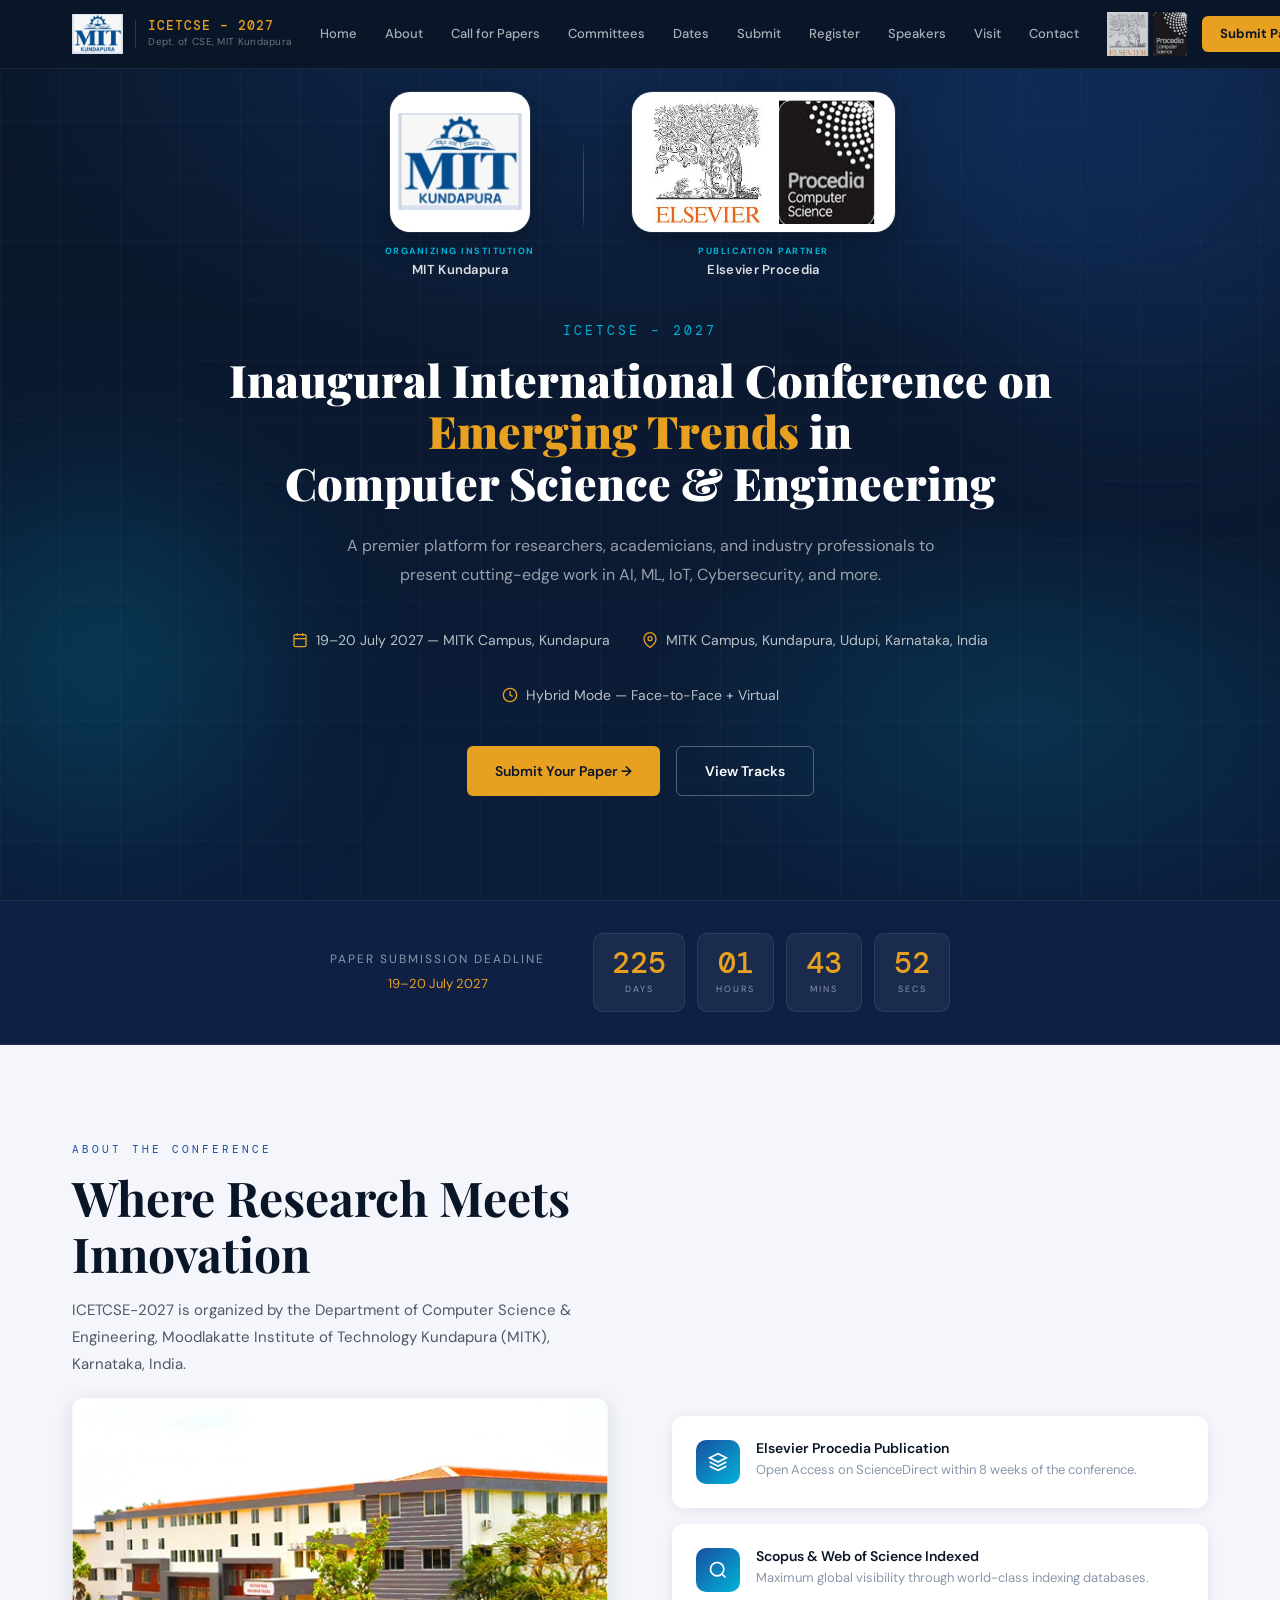
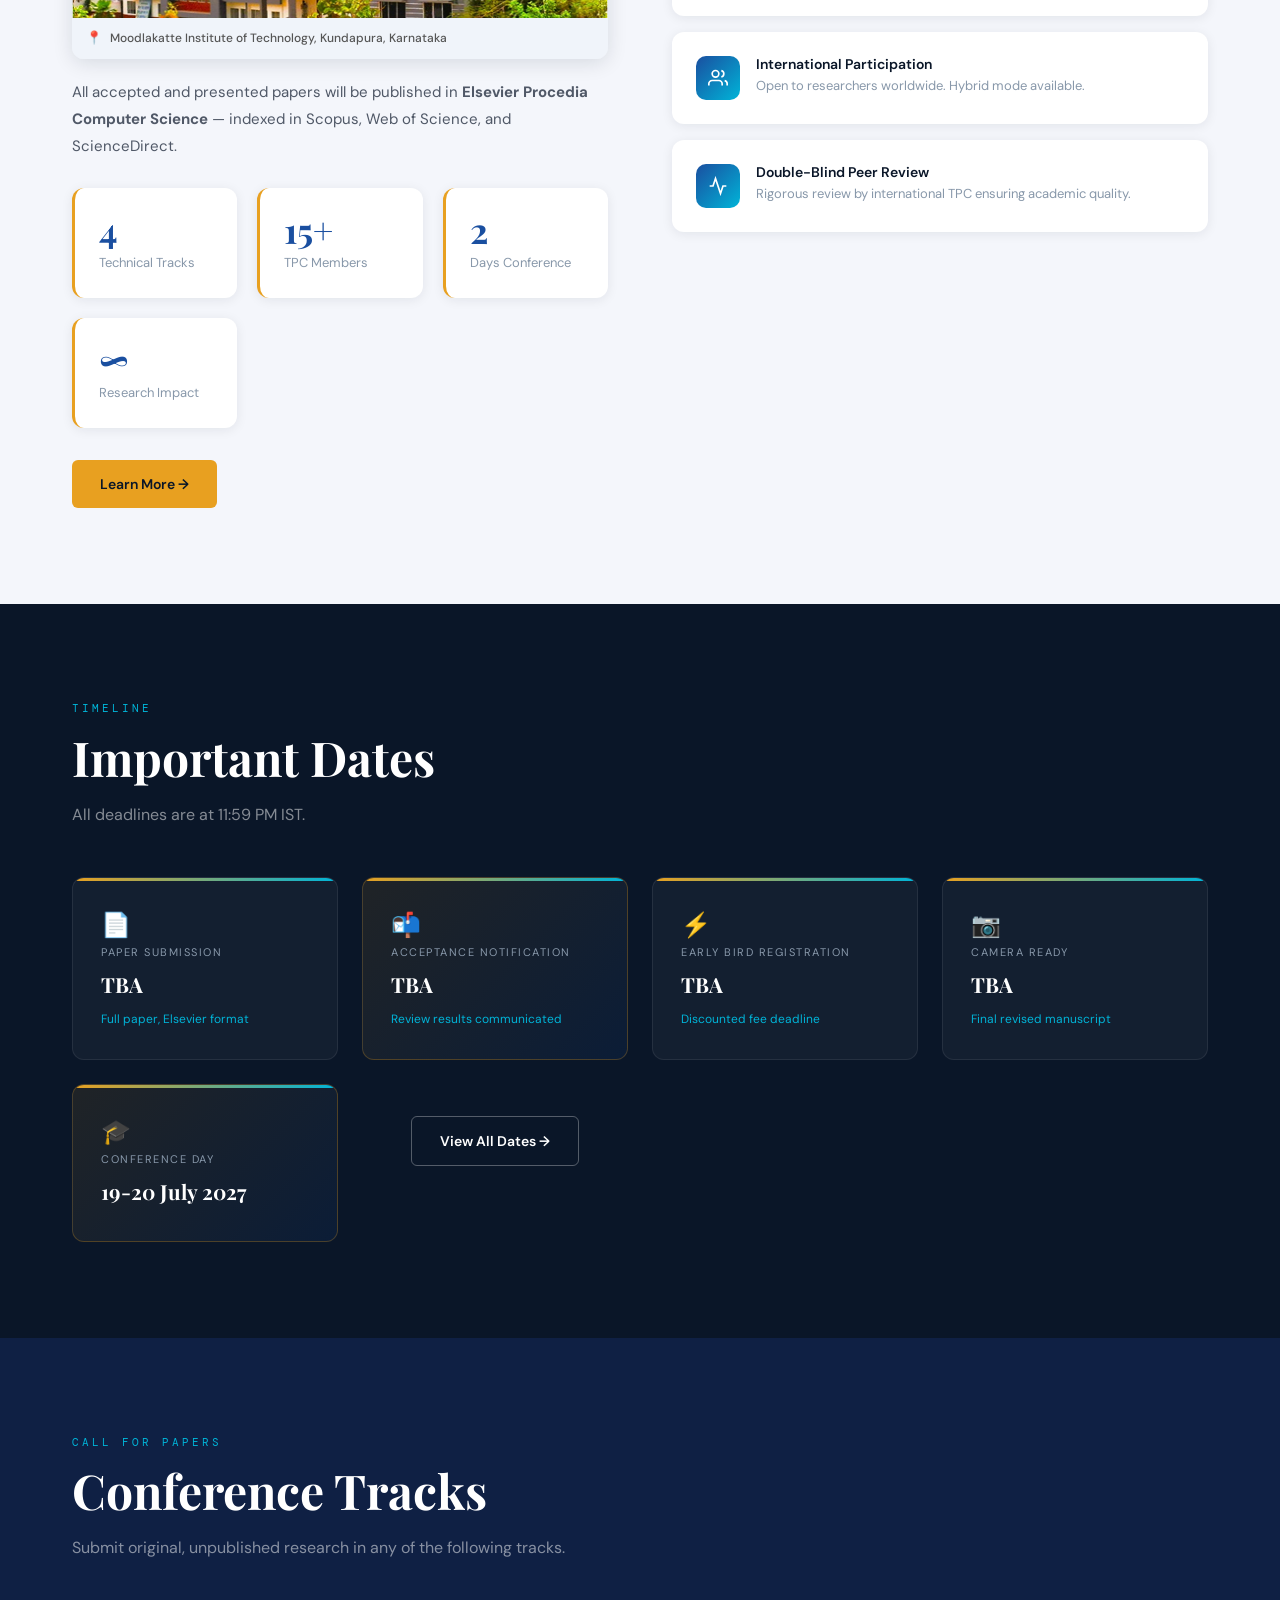
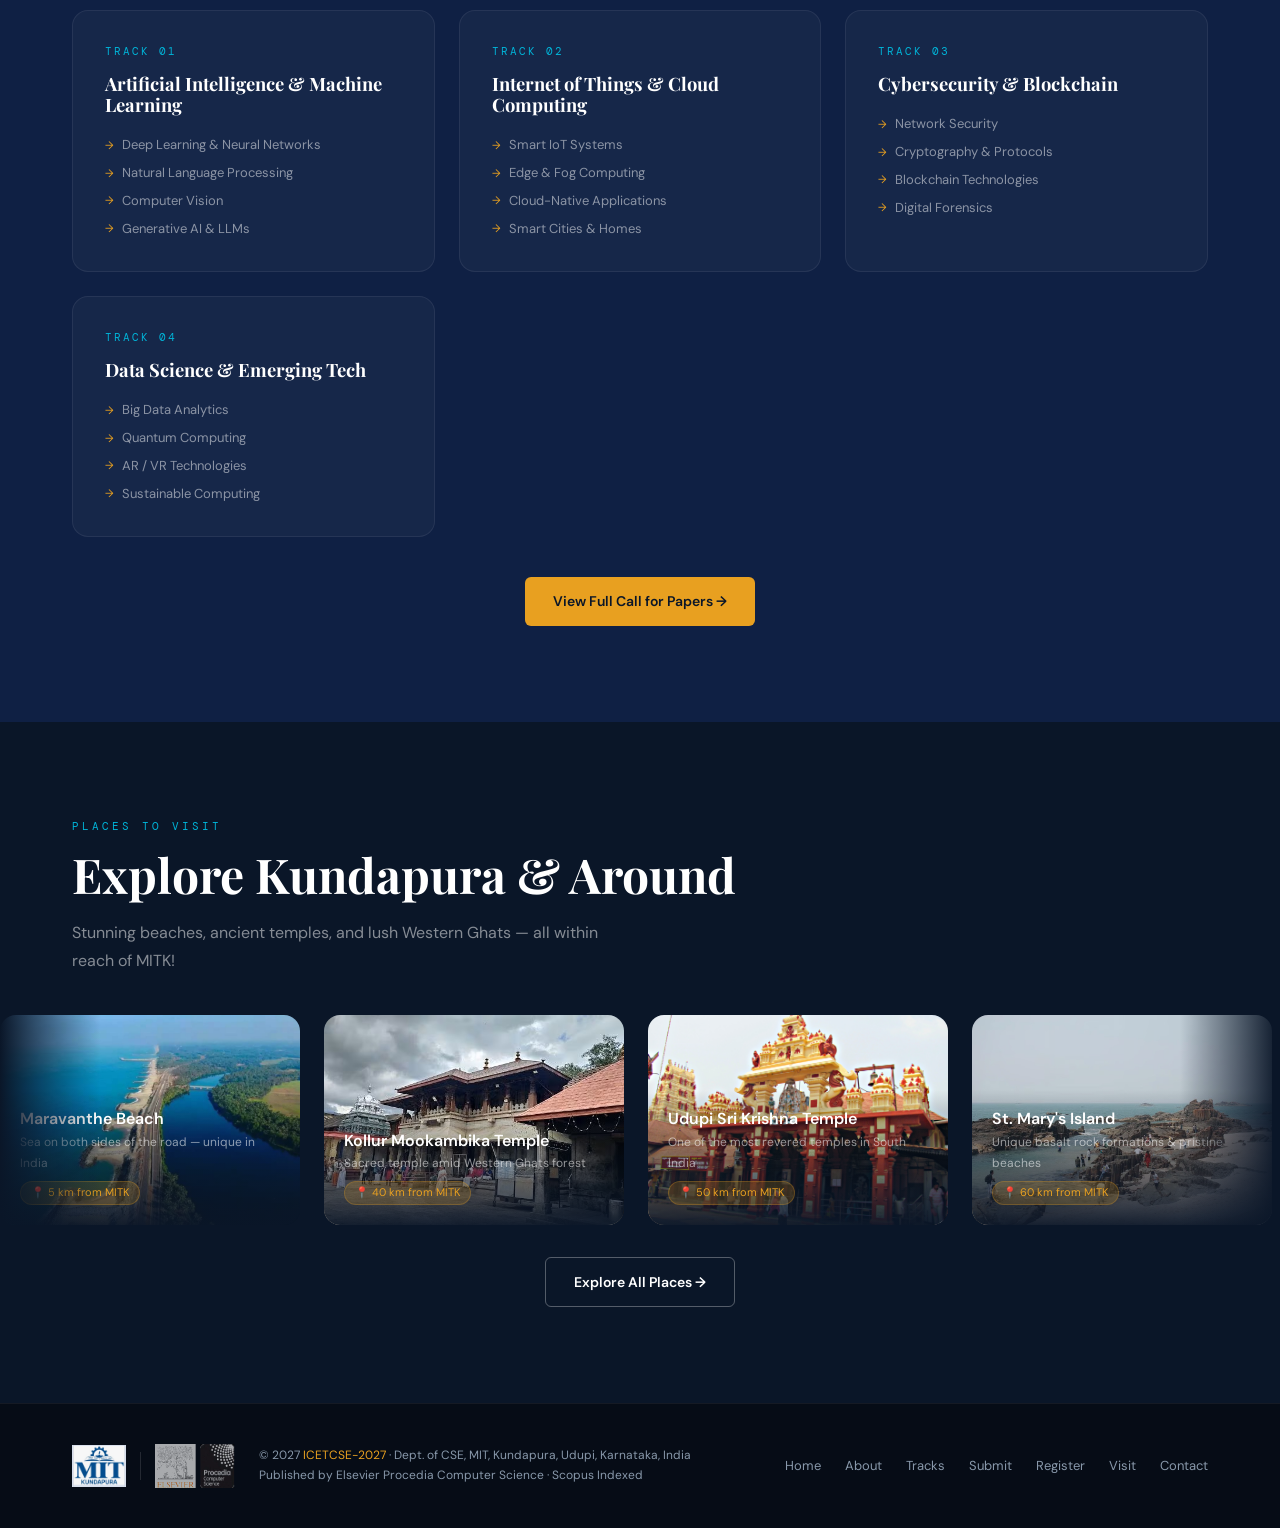
==== index.html @ ea771470 "Update the date" ====
<!DOCTYPE html>
<html lang="en">
<head>
  <meta charset="UTF-8">
  <meta name="viewport" content="width=device-width, initial-scale=1.0">
  <title>ICETCSE-2027 | International Conference on Emerging Trends in CSE</title>
  <meta name="description" content="International Conference on Emerging Trends in Computer Science & Engineering — MITK Kundapura. Published by Elsevier Procedia Computer Science (Scopus Indexed).">
  <link rel="stylesheet" href="assets/css/style.css">
  <link rel="stylesheet" href="assets/css/navbar.css">
  <link rel="stylesheet" href="assets/css/components.css">
  <style>
    /* ── HERO ── */
    #hero {
      min-height: 100vh;
      display: flex;
      align-items: center;
      justify-content: center;
      position: relative;
      overflow: hidden;
      padding-top: 68px;
    }
    .hero-bg {
      position: absolute; inset: 0;
      background:
        radial-gradient(ellipse 80% 60% at 50% 0%, rgba(26,79,160,0.35) 0%, transparent 70%),
        radial-gradient(ellipse 50% 40% at 80% 80%, rgba(0,180,216,0.15) 0%, transparent 60%),
        linear-gradient(180deg, #0a1628 0%, #0b1d3a 100%);
    }
    .hero-grid {
      position: absolute; inset: 0;
      background-image:
        linear-gradient(rgba(255,255,255,0.025) 1px, transparent 1px),
        linear-gradient(90deg, rgba(255,255,255,0.025) 1px, transparent 1px);
      background-size: 60px 60px;
    }
    .hero-orb {
      position: absolute; border-radius: 50%;
      filter: blur(80px);
      animation: pulse 6s ease-in-out infinite;
    }
    .orb1 { width:500px; height:500px; background:rgba(26,79,160,0.28); top:-120px; right:-120px; }
    .orb2 { width:320px; height:320px; background:rgba(0,180,216,0.18); bottom:80px; left:-60px; animation-delay:3s; }
    @keyframes pulse { 0%,100%{transform:scale(1);opacity:.6;} 50%{transform:scale(1.1);opacity:1;} }

    .hero-content {
      position: relative; z-index: 2;
      text-align: center;
      max-width: 940px;
      padding: 0 2rem;
    }

.hero-top-brands {
  display: flex;
  align-items: center;
  justify-content: center;
  gap: 3rem;
  margin-top: 1rem; 
  margin-bottom: 2.5rem; 
  opacity: 0;
  animation: fadeUp 0.8s cubic-bezier(0.16, 1, 0.3, 1) 0.1s forwards;
}

.hero-top-brands .brand-card {
  display: flex;
  flex-direction: column;
  align-items: center;
  gap: 12px;
  transition: transform 0.3s ease;
}

.hero-top-brands .brand-card:hover {
  transform: translateY(-5px);
}

.hero-top-brands .brand-logo-wrapper {
  height: 140px;
  background: #ffffff;
  border-radius: 20px;
  box-shadow: 0 10px 30px rgba(0, 0, 0, 0.25), 0 0 0 1px rgba(255, 255, 255, 0.1);
  display: flex;
  align-items: center;
  justify-content: center;
  transition: all 0.3s ease;
}

.hero-top-brands .brand-logo-wrapper:hover {
  box-shadow: 0 15px 40px rgba(0, 0, 0, 0.35), 0 0 20px rgba(0, 180, 216, 0.2);
}

.hero-top-brands .mitk-wrapper {
  aspect-ratio: 1 / 1;
  padding: 8px;
}

.hero-top-brands .elsevier-wrapper {
  padding: 8px 18px;
  width: auto;
}

.hero-top-brands .brand-img {
  height: 100%;
  width: auto;
  object-fit: contain;
}

.hero-top-brands .brand-meta {
  display: flex;
  flex-direction: column;
  align-items: center;
  text-align: center;
}

.hero-top-brands .brand-role {
  font-size: 9px;
  text-transform: uppercase;
  letter-spacing: 1.5px;
  color: var(--teal);
  font-weight: 700;
  margin-bottom: 2px;
}

.hero-top-brands .brand-name {
  font-size: 13px;
  font-weight: 600;
  color: rgba(255, 255, 255, 0.85);
  letter-spacing: 0.3px;
}

.hero-top-brands .brand-divider {
  width: 1px;
  height: 90px;
  background: linear-gradient(180deg, transparent, rgba(255, 255, 255, 0.18) 20%, rgba(255, 255, 255, 0.18) 80%, transparent);
  flex-shrink: 0;
}

/* Tablet Media Query */
@media (max-width: 768px) {
  .hero-top-brands {
    gap: 1.5rem;
    margin-top: 0.75rem;
    margin-bottom: 1.5rem;
  }
  .hero-top-brands .brand-logo-wrapper {
    height: 100px;
    border-radius: 14px;
  }
  .hero-top-brands .mitk-wrapper {
    padding: 6px;
  }
  .hero-top-brands .elsevier-wrapper {
    padding: 6px 12px;
  }
  .hero-top-brands .brand-divider {
    height: 70px;
  }
  .hero-top-brands .brand-name {
    font-size: 11px;
  }
}

/* Mobile Media Query */
@media (max-width: 480px) {
  .hero-top-brands {
    flex-direction: column;
    gap: 1.5rem;
  }
  .hero-top-brands .brand-divider {
    width: 60px;
    height: 1px;
    background: linear-gradient(90deg, transparent, rgba(255, 255, 255, 0.18) 20%, rgba(255, 255, 255, 0.18) 80%, transparent);
  }
}

    .hero-tag {
      display: inline-flex; align-items: center; gap: 8px;
      background: rgba(232,160,32,0.14); border: 1px solid rgba(232,160,32,0.28);
      color: var(--accent); padding: 6px 16px; border-radius: 100px;
      font-size: 12px; font-weight: 600; letter-spacing: 1.5px; text-transform: uppercase;
      margin-bottom: 1.25rem;
      opacity: 0; animation: fadeUp .8s ease .1s forwards;
    }
    .hero-tag::before { content:''; width:6px; height:6px; background:var(--accent); border-radius:50%; animation:blink 1.5s ease infinite; }
    @keyframes blink { 0%,100%{opacity:1;} 50%{opacity:.25;} }

    .hero-conf {
      font-family: var(--font-mono); font-size: 13px; letter-spacing: 3px;
      color: var(--teal); text-transform: uppercase; margin-bottom: .75rem;
      opacity: 0; animation: fadeUp .8s ease .2s forwards;
    }
    .hero-title {
      margin-bottom: 1.5rem;
      opacity: 0; animation: fadeUp .8s ease .35s forwards;
        font-size: clamp(1.8rem, 3.5vw, 3rem);

    }
    
    .hero-title em { color: var(--accent); font-style: normal; }
    .hero-sub {
      font-size: 16px; color: rgba(255,255,255,0.58);
      max-width: 600px; margin: 0 auto 2.5rem; line-height: 1.78;
      opacity: 0; animation: fadeUp .8s ease .5s forwards;
    }
    .hero-meta {
      display: flex; align-items: center; justify-content: center;
      gap: 2rem; flex-wrap: wrap; margin-bottom: 2.5rem;
      opacity: 0; animation: fadeUp .8s ease .65s forwards;
    }
    .hero-meta-item { display: flex; align-items: center; gap: 8px; font-size: 14px; color: rgba(255,255,255,.72); }
    .hero-meta-item svg { color: var(--accent); flex-shrink: 0; }
    .hero-btns {
      display: flex; gap: 1rem; justify-content: center; flex-wrap: wrap;
      opacity: 0; animation: fadeUp .8s ease .8s forwards;
    }
    @keyframes fadeUp { from{opacity:0;transform:translateY(20px);} to{opacity:1;transform:translateY(0);} }

    /* ── HOME ABOUT STRIP ── */
    #home-about { background: var(--off); }
    .about-grid  { display: grid; grid-template-columns: 1fr 1fr; gap: 4rem; align-items: center; }
    .info-cards-col { display: flex; flex-direction: column; gap: 1rem; }

    /* ── HOME DATES STRIP ── */
    #home-dates { background: var(--navy); }

    /* ── HOME TRACKS ── */
    #home-tracks { background: var(--navy2); }

    /* ── HOME TOURISM ── */
    #home-tourism { background: var(--navy); overflow: hidden; }

    @media(max-width:768px){
      .about-grid { grid-template-columns: 1fr; gap: 2.5rem; }
      .hero-meta { gap: 1rem; }
    }
  </style>
</head>
<body>

<!-- navbar injected by navbar.js -->

<!-- ══════════════════════════════
     HERO
══════════════════════════════ -->
<section id="hero">
  <div class="hero-bg"></div>
  <div class="hero-grid"></div>
  <div class="hero-orb orb1"></div>
  <div class="hero-orb orb2"></div>
  <div class="hero-content">
    <div class="hero-top-brands">
      <!-- MITK Brand Card -->
      <div class="brand-card">
        <div class="brand-logo-wrapper mitk-wrapper">
          <img src="assets/images/logo-mitk.png" alt="MIT Kundapura" class="brand-img">
        </div>
        <div class="brand-meta">
          <span class="brand-role">Organizing Institution</span>
          <span class="brand-name">MIT Kundapura</span>
        </div>
      </div>
      
      <!-- Sleek Vertical Divider -->
      <div class="brand-divider"></div>
      
      <!-- Elsevier Brand Card -->
      <div class="brand-card">
        <div class="brand-logo-wrapper elsevier-wrapper">
          <img src="assets/images/logo-elsevier.png" alt="Elsevier Procedia" class="brand-img">
        </div>
        <div class="brand-meta">
          <span class="brand-role">Publication Partner</span>
          <span class="brand-name">Elsevier Procedia</span>
        </div>
      </div>
    </div>
    <!-- <div class="hero-tag">✦ Call for Papers Open</div> -->
    <div class="hero-conf">ICETCSE – 2027</div>
    <h1 class="hero-title">
    Inaugural   International Conference on<br>
      <em>Emerging Trends</em> in<br>
      Computer Science & Engineering
    </h1>
    <p class="hero-sub">A premier platform for researchers, academicians, and industry professionals to present cutting-edge work in AI, ML, IoT, Cybersecurity, and more.</p>
   


    <div class="hero-meta">
      <div class="hero-meta-item">
        <svg width="16" height="16" viewBox="0 0 24 24" fill="none" stroke="currentColor" stroke-width="2"><rect x="3" y="4" width="18" height="18" rx="2"/><line x1="16" y1="2" x2="16" y2="6"/><line x1="8" y1="2" x2="8" y2="6"/><line x1="3" y1="10" x2="21" y2="10"/></svg>
<span>19–20 July 2027 — MITK Campus, Kundapura</span>
      </div>
      <div class="hero-meta-item">
        <svg width="16" height="16" viewBox="0 0 24 24" fill="none" stroke="currentColor" stroke-width="2"><path d="M21 10c0 7-9 13-9 13s-9-6-9-13a9 9 0 0 1 18 0z"/><circle cx="12" cy="10" r="3"/></svg>
        <span>MITK Campus, Kundapura, Udupi, Karnataka, India</span>
      </div>
      <div class="hero-meta-item">
        <svg width="16" height="16" viewBox="0 0 24 24" fill="none" stroke="currentColor" stroke-width="2"><circle cx="12" cy="12" r="10"/><polyline points="12 6 12 12 16 14"/></svg>
        <span>Hybrid Mode — Face-to-Face + Virtual</span>
      </div>
    </div>
    <div class="hero-btns">
      <a href="pages/submission.html" class="btn btn-primary">Submit Your Paper →</a>
      <a href="pages/call-for-papers.html" class="btn btn-outline">View Tracks</a>
    </div>
  </div>
</section>

<!-- ══════════════════════════════
     COUNTDOWN
══════════════════════════════ -->
<div class="countdown-bar">
  <div class="countdown-inner">
    <div class="countdown-label">
      <span class="label-text">Paper Submission Deadline</span>
<span class="label-sub">19–20 July 2027</span>
    </div>
    <div class="countdown-boxes">
      <div class="cd-box"><span class="cd-num" id="cd-days">--</span><span class="cd-unit">Days</span></div>
      <div class="cd-box"><span class="cd-num" id="cd-hrs">--</span><span class="cd-unit">Hours</span></div>
      <div class="cd-box"><span class="cd-num" id="cd-min">--</span><span class="cd-unit">Mins</span></div>
      <div class="cd-box"><span class="cd-num" id="cd-sec">--</span><span class="cd-unit">Secs</span></div>
    </div>
  </div>
</div>

<!-- ══════════════════════════════
     ABOUT STRIP
══════════════════════════════ -->
<section id="home-about" class="section-light">
  <div class="container">
    <div class="about-grid reveal">
      <div>
        <span class="section-tag">About the Conference</span>
        <h2 class="section-title" style="color:var(--navy);">Where Research Meets Innovation</h2>
        <p style="color:rgba(10,22,40,0.7);margin-bottom:1rem;">ICETCSE-2027 is organized by the Department of Computer Science & Engineering, Moodlakatte Institute of Technology Kundapura (MITK), Karnataka, India.</p>
        
        <div style="margin:1.25rem 0;border-radius:12px;overflow:hidden;box-shadow:0 4px 20px rgba(10,22,40,0.12);">
  <img 
    src="assets/images/mitk-campus.png" 
    alt="MITK Campus, Kundapura"
    style="width:100%;height:220px;object-fit:cover;display:block;"
  >
  <div style="background:#f0f4fa;padding:10px 14px;display:flex;align-items:center;gap:8px;">
    <span style="font-size:13px;">📍</span>
    <span style="font-size:12px;color:#555;font-weight:500;">Moodlakatte Institute of Technology, Kundapura, Karnataka</span>
  </div>
</div>
        <p style="color:rgba(10,22,40,0.7);margin-bottom:1rem;">All accepted and presented papers will be published in <strong>Elsevier Procedia Computer Science</strong> — indexed in Scopus, Web of Science, and ScienceDirect.</p>
        <div class="stats-grid" style="margin-top:1.75rem;">
          <div class="stat-card"><div class="stat-num">4</div><div class="stat-label">Technical Tracks</div></div>
          <div class="stat-card"><div class="stat-num">15+</div><div class="stat-label">TPC Members</div></div>
          <div class="stat-card"><div class="stat-num">2</div><div class="stat-label">Days Conference</div></div>
          <div class="stat-card"><div class="stat-num">∞</div><div class="stat-label">Research Impact</div></div>
        </div>
        <a href="pages/about.html" class="btn btn-primary" style="margin-top:2rem;">Learn More →</a>
      </div>
      <div class="info-cards-col">
        <div class="info-card">
          <div class="info-icon"><svg width="20" height="20" viewBox="0 0 24 24" fill="none" stroke="white" stroke-width="2"><path d="M12 2L2 7l10 5 10-5-10-5z"/><path d="M2 17l10 5 10-5"/><path d="M2 12l10 5 10-5"/></svg></div>
          <div><h4>Elsevier Procedia Publication</h4><p>Open Access on ScienceDirect within 8 weeks of the conference.</p></div>
        </div>
        <div class="info-card">
          <div class="info-icon"><svg width="20" height="20" viewBox="0 0 24 24" fill="none" stroke="white" stroke-width="2"><circle cx="11" cy="11" r="8"/><line x1="21" y1="21" x2="16.65" y2="16.65"/></svg></div>
          <div><h4>Scopus & Web of Science Indexed</h4><p>Maximum global visibility through world-class indexing databases.</p></div>
        </div>
        <div class="info-card">
          <div class="info-icon"><svg width="20" height="20" viewBox="0 0 24 24" fill="none" stroke="white" stroke-width="2"><path d="M17 21v-2a4 4 0 0 0-4-4H5a4 4 0 0 0-4 4v2"/><circle cx="9" cy="7" r="4"/><path d="M23 21v-2a4 4 0 0 0-3-3.87"/><path d="M16 3.13a4 4 0 0 1 0 7.75"/></svg></div>
          <div><h4>International Participation</h4><p>Open to researchers worldwide. Hybrid mode available.</p></div>
        </div>
        <div class="info-card">
          <div class="info-icon"><svg width="20" height="20" viewBox="0 0 24 24" fill="none" stroke="white" stroke-width="2"><polyline points="22 12 18 12 15 21 9 3 6 12 2 12"/></svg></div>
          <div><h4>Double-Blind Peer Review</h4><p>Rigorous review by international TPC ensuring academic quality.</p></div>
        </div>
      </div>
    </div>
  </div>
</section>

<!-- ══════════════════════════════
     DATES STRIP
══════════════════════════════ -->
<section id="home-dates">
  <div class="container">
    <div class="reveal">
      <span class="section-tag">Timeline</span>
      <h2 class="section-title">Important Dates</h2>
      <p class="section-sub">All deadlines are at 11:59 PM IST.</p>
    </div>
    <div class="timeline reveal">
      <div class="timeline-card"><span class="t-icon">📄</span><span class="t-label">Paper Submission</span><span class="t-date">TBA</span><span class="t-note">Full paper, Elsevier format</span></div>
      <div class="timeline-card highlight"><span class="t-icon">📬</span><span class="t-label">Acceptance Notification</span><span class="t-date">TBA</span><span class="t-note">Review results communicated</span></div>
      <div class="timeline-card"><span class="t-icon">⚡</span><span class="t-label">Early Bird Registration</span><span class="t-date">TBA</span><span class="t-note">Discounted fee deadline</span></div>
      <div class="timeline-card"><span class="t-icon">📷</span><span class="t-label">Camera Ready</span><span class="t-date">TBA</span><span class="t-note">Final revised manuscript</span></div>
<div class="timeline-card highlight"><span class="t-icon">🎓</span><span class="t-label">Conference Day</span><span class="t-date">19-20 July 2027</span>
    </div>
    <div style="text-align:center;margin-top:2rem;" class="reveal">
      <a href="pages/important-dates.html" class="btn btn-outline">View All Dates →</a>
    </div>
  </div>
</section>

<!-- ══════════════════════════════
     TRACKS STRIP
══════════════════════════════ -->
<section id="home-tracks">
  <div class="container">
    <div class="reveal">
      <span class="section-tag">Call for Papers</span>
      <h2 class="section-title">Conference Tracks</h2>
      <p class="section-sub">Submit original, unpublished research in any of the following tracks.</p>
    </div>
    <div class="tracks-grid reveal">
      <div class="track-card">
        <span class="track-num">TRACK 01</span>
        <h3>Artificial Intelligence & Machine Learning</h3>
        <ul class="track-topics">
          <li>Deep Learning & Neural Networks</li>
          <li>Natural Language Processing</li>
          <li>Computer Vision</li>
          <li>Generative AI & LLMs</li>
        </ul>
      </div>
      <div class="track-card">
        <span class="track-num">TRACK 02</span>
        <h3>Internet of Things & Cloud Computing</h3>
        <ul class="track-topics">
          <li>Smart IoT Systems</li>
          <li>Edge & Fog Computing</li>
          <li>Cloud-Native Applications</li>
          <li>Smart Cities & Homes</li>
        </ul>
      </div>
      <div class="track-card">
        <span class="track-num">TRACK 03</span>
        <h3>Cybersecurity & Blockchain</h3>
        <ul class="track-topics">
          <li>Network Security</li>
          <li>Cryptography & Protocols</li>
          <li>Blockchain Technologies</li>
          <li>Digital Forensics</li>
        </ul>
      </div>
      <div class="track-card">
        <span class="track-num">TRACK 04</span>
        <h3>Data Science & Emerging Tech</h3>
        <ul class="track-topics">
          <li>Big Data Analytics</li>
          <li>Quantum Computing</li>
          <li>AR / VR Technologies</li>
          <li>Sustainable Computing</li>
        </ul>
      </div>
    </div>
    <div style="text-align:center;margin-top:2.5rem;" class="reveal">
      <a href="pages/call-for-papers.html" class="btn btn-primary">View Full Call for Papers →</a>
    </div>
  </div>
</section>

<!-- ══════════════════════════════
     TOURISM STRIP
══════════════════════════════ -->
<section id="home-tourism">
  <div class="container reveal">
    <span class="section-tag">Places to Visit</span>
    <h2 class="section-title">Explore Kundapura & Around</h2>
    <p class="section-sub">Stunning beaches, ancient temples, and lush Western Ghats — all within reach of MITK!</p>
  </div>
  <div class="tourism-slider-wrap" style="margin-top:2.5rem;">
    <div class="tourism-slides" id="tourSlides"></div>
  </div>
  <div style="text-align:center;margin-top:2rem;" class="container reveal">
    <a href="pages/tourism.html" class="btn btn-outline">Explore All Places →</a>
  </div>
</section>

<!-- footer injected by navbar.js -->

<script src="assets/js/navbar.js"></script>
<script src="assets/js/main.js"></script>
</body>
</html>
---- assets/css/style.css ----
/* ═══════════════════════════════════════════
   ICETCSE-2027 | Global Stylesheet
   style.css — variables, reset, typography
═══════════════════════════════════════════ */

@import url('https://fonts.googleapis.com/css2?family=Playfair+Display:wght@400;700;900&family=DM+Sans:wght@300;400;500;600&family=DM+Mono:wght@400;500&display=swap');

/* ── CSS VARIABLES ── */
:root {
  --navy:        #0a1628;
  --navy2:       #0f2044;
  --navy3:       #0d1a35;
  --blue:        #1a4fa0;
  --blue-light:  #2563c4;
  --accent:      #e8a020;
  --accent2:     #f0c040;
  --teal:        #00b4d8;
  --teal-dark:   #007a94;
  --white:       #ffffff;
  --off:         #f4f6fb;
  --gray:        #8898aa;
  --light:       #e2e8f4;
  --red:         #c0392b;
  --green:       #27ae60;

  --font-display: 'Playfair Display', serif;
  --font-body:    'DM Sans', sans-serif;
  --font-mono:    'DM Mono', monospace;

  --shadow-sm:  0 2px 12px rgba(10,22,40,0.08);
  --shadow-md:  0 4px 24px rgba(10,22,40,0.12);
  --shadow-lg:  0 8px 40px rgba(10,22,40,0.18);
  --radius-sm:  6px;
  --radius-md:  12px;
  --radius-lg:  16px;
  --radius-xl:  24px;

  --transition: all 0.25s ease;
}

/* ── RESET ── */
*, *::before, *::after { margin: 0; padding: 0; box-sizing: border-box; }
html { scroll-behavior: smooth; font-size: 16px; }
body {
  font-family: var(--font-body);
  background: var(--navy);
  color: var(--white);
  overflow-x: hidden;
  line-height: 1.6;
}
img { max-width: 100%; height: auto; display: block; }
a { color: inherit; text-decoration: none; }
ul { list-style: none; }
button { cursor: pointer; font-family: inherit; border: none; background: none; }

/* ── TYPOGRAPHY ── */
h1, h2, h3, h4, h5 { font-family: var(--font-display); line-height: 1.15; }
h1 { font-size: clamp(2.4rem, 5.5vw, 4.5rem); font-weight: 900; }
h2 { font-size: clamp(1.8rem, 3.5vw, 2.8rem); font-weight: 700; }
h3 { font-size: clamp(1.2rem, 2vw, 1.5rem); font-weight: 700; }
h4 { font-size: 1rem; font-weight: 600; font-family: var(--font-body); }
p  { font-size: 15px; color: rgba(255,255,255,0.65); line-height: 1.8; }

/* ── LAYOUT ── */
.container {
  max-width: 1200px;
  margin: 0 auto;
  padding: 0 2rem;
}
section { padding: 6rem 0; }

/* ── SECTION LABELS ── */
.section-tag {
  font-family: var(--font-mono);
  font-size: 11px;
  letter-spacing: 3px;
  color: var(--teal);
  text-transform: uppercase;
  margin-bottom: 0.75rem;
  display: block;
}
.section-title {
  font-family: var(--font-display);
  font-size: clamp(2rem, 4vw, 3rem);
  font-weight: 700;
  margin-bottom: 1rem;
  color: var(--white);
}
.section-sub {
  color: rgba(255,255,255,0.5);
  font-size: 16px;
  max-width: 560px;
  line-height: 1.75;
}

/* Light section overrides */
.section-light .section-title { color: var(--navy); }
.section-light .section-tag   { color: var(--blue); }
.section-light .section-sub   { color: rgba(10,22,40,0.55); }
.section-light p               { color: rgba(10,22,40,0.7); }

/* ── BUTTONS ── */
.btn {
  display: inline-flex;
  align-items: center;
  gap: 8px;
  padding: 13px 28px;
  border-radius: var(--radius-sm);
  font-size: 14px;
  font-weight: 600;
  transition: var(--transition);
  cursor: pointer;
  border: none;
}
.btn-primary {
  background: var(--accent);
  color: var(--navy);
}
.btn-primary:hover {
  background: var(--accent2);
  transform: translateY(-2px);
  box-shadow: 0 8px 30px rgba(232,160,32,0.3);
}
.btn-outline {
  border: 1.5px solid rgba(255,255,255,0.3);
  color: var(--white);
  background: transparent;
}
.btn-outline:hover {
  border-color: var(--teal);
  color: var(--teal);
}
.btn-teal {
  background: var(--teal);
  color: var(--navy);
}
.btn-teal:hover {
  background: #00c8f0;
  transform: translateY(-2px);
}

/* ── BADGES ── */
.badge {
  display: inline-block;
  padding: 3px 12px;
  border-radius: 100px;
  font-size: 11px;
  font-weight: 600;
  letter-spacing: 0.5px;
}
.badge-blue  { background: rgba(26,79,160,0.15); color: var(--blue-light); }
.badge-gold  { background: rgba(232,160,32,0.15); color: #c88010; }
.badge-teal  { background: rgba(0,180,216,0.12);  color: var(--teal-dark); }
.badge-green { background: rgba(39,174,96,0.15);  color: var(--green); }

/* ── CARDS ── */
.card {
  background: rgba(255,255,255,0.04);
  border: 1px solid rgba(255,255,255,0.08);
  border-radius: var(--radius-lg);
  padding: 1.75rem;
  transition: var(--transition);
}
.card:hover {
  background: rgba(255,255,255,0.07);
  border-color: rgba(0,180,216,0.25);
  transform: translateY(-4px);
}
.card-light {
  background: var(--white);
  border: none;
  box-shadow: var(--shadow-sm);
  border-radius: var(--radius-md);
  padding: 1.5rem;
}

/* ── DIVIDER ── */
.divider {
  border: none;
  border-top: 1px solid rgba(255,255,255,0.07);
  margin: 3rem 0;
}
.divider-light {
  border-top: 1px solid rgba(10,22,40,0.08);
}

/* ── REVEAL ANIMATION ── */
.reveal {
  opacity: 0;
  transform: translateY(28px);
  transition: opacity 0.65s ease, transform 0.65s ease;
}
.reveal.visible {
  opacity: 1;
  transform: translateY(0);
}
.reveal-delay-1 { transition-delay: 0.1s; }
.reveal-delay-2 { transition-delay: 0.2s; }
.reveal-delay-3 { transition-delay: 0.3s; }
.reveal-delay-4 { transition-delay: 0.4s; }

/* ── PAGE HERO (inner pages) ── */
.page-hero {
  background: linear-gradient(135deg, var(--navy2) 0%, var(--navy) 100%);
  padding: 9rem 0 4rem;
  border-bottom: 1px solid rgba(255,255,255,0.06);
  position: relative;
  overflow: hidden;
}
.page-hero::before {
  content: '';
  position: absolute;
  inset: 0;
  background: radial-gradient(ellipse 60% 80% at 80% 50%, rgba(26,79,160,0.2) 0%, transparent 70%);
  pointer-events: none;
}
.page-hero-grid {
  position: absolute;
  inset: 0;
  background-image:
    linear-gradient(rgba(255,255,255,0.025) 1px, transparent 1px),
    linear-gradient(90deg, rgba(255,255,255,0.025) 1px, transparent 1px);
  background-size: 60px 60px;
  pointer-events: none;
}
.page-hero-content { position: relative; z-index: 2; }
.page-hero .breadcrumb {
  display: flex;
  align-items: center;
  gap: 8px;
  font-size: 13px;
  color: rgba(255,255,255,0.45);
  margin-bottom: 1.25rem;
}
.page-hero .breadcrumb a:hover { color: var(--teal); }
.page-hero .breadcrumb span   { color: var(--teal); }
.page-hero h1 {
  font-size: clamp(2rem, 4.5vw, 3.5rem);
  font-weight: 900;
  margin-bottom: 1rem;
}
.page-hero h1 em { color: var(--accent); font-style: normal; }
.page-hero p {
  font-size: 16px;
  color: rgba(255,255,255,0.55);
  max-width: 560px;
}

/* ── TABLE ── */
.data-table {
  width: 100%;
  border-collapse: collapse;
  background: var(--white);
  border-radius: var(--radius-md);
  overflow: hidden;
  box-shadow: var(--shadow-sm);
}
.data-table thead tr { background: var(--navy); }
.data-table th {
  padding: 14px 20px;
  text-align: left;
  font-size: 11px;
  font-weight: 600;
  color: rgba(255,255,255,0.75);
  letter-spacing: 1.5px;
  text-transform: uppercase;
}
.data-table td {
  padding: 14px 20px;
  font-size: 14px;
  color: rgba(10,22,40,0.75);
  border-bottom: 1px solid rgba(10,22,40,0.06);
}
.data-table tr:last-child td { border-bottom: none; }
.data-table tbody tr:nth-child(even) td { background: rgba(10,22,40,0.02); }
.data-table tbody tr:hover td { background: rgba(26,79,160,0.04); }

/* ── NOTICE BOX ── */
.notice {
  border-radius: var(--radius-md);
  padding: 1.25rem 1.5rem;
  font-size: 14px;
  display: flex;
  gap: 12px;
  align-items: flex-start;
  margin: 1.5rem 0;
}
.notice-info   { background: rgba(0,180,216,0.1);  border: 1px solid rgba(0,180,216,0.2);  color: #b0eaf8; }
.notice-warn   { background: rgba(232,160,32,0.1); border: 1px solid rgba(232,160,32,0.2); color: #f5d98a; }
.notice-success{ background: rgba(39,174,96,0.1);  border: 1px solid rgba(39,174,96,0.2);  color: #a8edbe; }

/* ── RESPONSIVE ── */
@media (max-width: 1024px) {
  .container { padding: 0 1.5rem; }
}
@media (max-width: 768px) {
  section { padding: 4rem 0; }
  .container { padding: 0 1.25rem; }
  h2 { font-size: 1.75rem; }
}
@media (max-width: 480px) {
  section { padding: 3rem 0; }
}
---- assets/css/navbar.css ----
/* ═══════════════════════════════════════════
   ICETCSE-2027 | Navbar Styles
   navbar.css
═══════════════════════════════════════════ */

/* ── NAVBAR ── */
#navbar {
  position: fixed;
  top: 0; left: 0;
  width: 100%;
  z-index: 1000;
  background: rgba(10,22,40,0.96);
  backdrop-filter: blur(14px);
  -webkit-backdrop-filter: blur(14px);
  border-bottom: 1px solid rgba(255,255,255,0.07);
  transition: all 0.3s ease;
}
#navbar.scrolled {
  background: rgba(10,22,40,0.99);
  box-shadow: 0 4px 30px rgba(0,0,0,0.3);
}
.nav-inner {
  max-width: 1200px;
  margin: 0 auto;
  padding: 0 2rem;
  display: flex;
  align-items: center;
  justify-content: space-between;
  height: 68px;
  gap: 1rem;
}

/* Brand */
.nav-brand {
  display: flex;
  align-items: center;
  gap: 12px;
  flex-shrink: 0;
}
.nav-mitk-logo {
  height: 40px;
  width: auto;
  object-fit: contain;
}
.nav-brand-sep {
  width: 1px;
  height: 28px;
  background: rgba(255,255,255,0.15);
}
.nav-brand-text { display: flex; flex-direction: column; }
.nav-brand-name {
  font-family: var(--font-mono);
  font-size: 13px;
  font-weight: 500;
  color: var(--accent);
  letter-spacing: 1px;
  line-height: 1.2;
}
.nav-brand-sub {
  font-size: 10px;
  color: rgba(255,255,255,0.4);
  letter-spacing: 0.3px;
}

/* Links */
.nav-links {
  display: flex;
  align-items: center;
  gap: 0.25rem;
  flex: 1;
  justify-content: center;
}
.nav-links a {
  color: rgba(255,255,255,0.65);
  font-size: 13px;
  font-weight: 500;
  padding: 6px 12px;
  border-radius: 6px;
  transition: all 0.2s ease;
  white-space: nowrap;
}
.nav-links a:hover,
.nav-links a.active {
  color: var(--accent);
  background: rgba(232,160,32,0.08);
}

/* Right side */
.nav-right {
  display: flex;
  align-items: center;
  gap: 14px;
  flex-shrink: 0;
}
.nav-elsevier-logo {
  height: 44px;
  width: auto;
  object-fit: contain;
  opacity: 0.8;
  filter: brightness(1.15);
  transition: opacity 0.2s;
}
.nav-elsevier-logo:hover { opacity: 1; }
.nav-cta {
  background: var(--accent);
  color: var(--navy) !important;
  padding: 8px 18px !important;
  border-radius: 6px !important;
  font-weight: 700 !important;
  font-size: 13px !important;
  white-space: nowrap;
}
.nav-cta:hover {
  background: var(--accent2) !important;
  color: var(--navy) !important;
}

/* Mobile hamburger */
.nav-hamburger {
  display: none;
  flex-direction: column;
  gap: 5px;
  cursor: pointer;
  padding: 6px;
}
.nav-hamburger span {
  display: block;
  width: 22px;
  height: 2px;
  background: var(--white);
  border-radius: 2px;
  transition: all 0.3s ease;
}
.nav-hamburger.open span:nth-child(1) { transform: rotate(45deg) translate(5px, 5px); }
.nav-hamburger.open span:nth-child(2) { opacity: 0; }
.nav-hamburger.open span:nth-child(3) { transform: rotate(-45deg) translate(5px, -5px); }

/* Mobile menu */
.nav-mobile {
  display: none;
  flex-direction: column;
  background: rgba(10,22,40,0.99);
  border-top: 1px solid rgba(255,255,255,0.07);
  padding: 1rem 2rem 1.5rem;
  gap: 0.25rem;
}
.nav-mobile.open { display: flex; }
.nav-mobile a {
  color: rgba(255,255,255,0.7);
  font-size: 14px;
  font-weight: 500;
  padding: 10px 0;
  border-bottom: 1px solid rgba(255,255,255,0.05);
  transition: color 0.2s;
}
.nav-mobile a:hover { color: var(--accent); }
.nav-mobile .nav-cta {
  background: var(--accent);
  color: var(--navy) !important;
  text-align: center;
  border-radius: 6px !important;
  padding: 12px !important;
  margin-top: 0.5rem;
  border-bottom: none !important;
}

/* ── RESPONSIVE ── */
@media (max-width: 1024px) {
  .nav-links { gap: 0; }
  .nav-links a { font-size: 12px; padding: 6px 8px; }
}
@media (max-width: 768px) {
  .nav-links, .nav-right { display: none; }
  .nav-hamburger { display: flex; }
  .nav-inner { height: 60px; }
}
---- assets/css/components.css ----
/* ═══════════════════════════════════════════
   ICETCSE-2027 | Components CSS
   components.css — reusable UI components
═══════════════════════════════════════════ */

/* ── COUNTDOWN BAR ── */
.countdown-bar {
  background: var(--navy2);
  border-top: 1px solid rgba(255,255,255,0.06);
  border-bottom: 1px solid rgba(255,255,255,0.06);
  padding: 2rem 0;
}
.countdown-inner {
  max-width: 1200px;
  margin: 0 auto;
  padding: 0 2rem;
  display: flex;
  align-items: center;
  justify-content: center;
  gap: 3rem;
  flex-wrap: wrap;
}
.countdown-label {
  text-align: center;
}
.countdown-label .label-text {
  font-size: 12px;
  color: var(--gray);
  letter-spacing: 2px;
  text-transform: uppercase;
  display: block;
}
.countdown-label .label-sub {
  font-size: 13px;
  color: var(--accent);
  margin-top: 4px;
  display: block;
}
.countdown-boxes {
  display: flex;
  gap: 0.75rem;
}
.cd-box {
  text-align: center;
  background: rgba(255,255,255,0.05);
  border: 1px solid rgba(255,255,255,0.08);
  border-radius: 10px;
  padding: 14px 18px;
  min-width: 76px;
}
.cd-num {
  font-family: var(--font-mono);
  font-size: 1.9rem;
  font-weight: 500;
  color: var(--accent);
  line-height: 1;
  display: block;
}
.cd-unit {
  font-size: 9px;
  color: var(--gray);
  letter-spacing: 2px;
  text-transform: uppercase;
  margin-top: 4px;
  display: block;
}

/* ── COMMITTEE TABS ── */
.tab-group {
  display: flex;
  gap: 0.5rem;
  flex-wrap: wrap;
  margin: 2rem 0 2.5rem;
}
.tab-btn {
  padding: 8px 20px;
  border-radius: 100px;
  font-size: 13px;
  font-weight: 500;
  cursor: pointer;
  border: 1px solid rgba(10,22,40,0.15);
  background: transparent;
  color: rgba(10,22,40,0.55);
  transition: all 0.2s ease;
}
.tab-btn:hover { border-color: var(--blue); color: var(--blue); }
.tab-btn.active { background: var(--blue); color: var(--white); border-color: var(--blue); }
.tab-panel { display: none; }
.tab-panel.active { display: block; }

/* ── TIMELINE (dates) ── */
.timeline {
  display: grid;
  grid-template-columns: repeat(auto-fit, minmax(210px, 1fr));
  gap: 1.5rem;
  margin-top: 3rem;
}
.timeline-card {
  background: rgba(255,255,255,0.04);
  border: 1px solid rgba(255,255,255,0.08);
  border-radius: var(--radius-md);
  padding: 1.75rem;
  position: relative;
  overflow: hidden;
  transition: var(--transition);
}
.timeline-card::before {
  content: '';
  position: absolute;
  top: 0; left: 0; right: 0;
  height: 3px;
  background: linear-gradient(90deg, var(--accent), var(--teal));
}
.timeline-card:hover {
  border-color: rgba(232,160,32,0.4);
  transform: translateY(-4px);
}
.timeline-card.highlight {
  background: linear-gradient(135deg, rgba(232,160,32,0.1), rgba(26,79,160,0.12));
  border-color: rgba(232,160,32,0.25);
}
.timeline-card .t-icon { font-size: 24px; margin-bottom: 1rem; }
.timeline-card .t-label {
  font-size: 11px;
  color: var(--gray);
  letter-spacing: 1.5px;
  text-transform: uppercase;
  margin-bottom: 0.4rem;
  display: block;
}
.timeline-card .t-date {
  font-family: var(--font-display);
  font-size: 1.3rem;
  font-weight: 700;
  color: var(--white);
  margin-bottom: 0.25rem;
  display: block;
}
.timeline-card .t-note {
  font-size: 12px;
  color: var(--teal);
}

/* ── TRACK CARDS ── */
.tracks-grid {
  display: grid;
  grid-template-columns: repeat(auto-fit, minmax(280px, 1fr));
  gap: 1.5rem;
  margin-top: 3rem;
}
.track-card {
  background: rgba(255,255,255,0.03);
  border: 1px solid rgba(255,255,255,0.07);
  border-radius: var(--radius-lg);
  padding: 2rem;
  transition: var(--transition);
}
.track-card:hover {
  background: rgba(255,255,255,0.06);
  border-color: rgba(0,180,216,0.3);
  transform: translateY(-4px);
}
.track-num {
  font-family: var(--font-mono);
  font-size: 11px;
  color: var(--teal);
  letter-spacing: 2px;
  margin-bottom: 0.75rem;
  display: block;
}
.track-card h3 {
  font-family: var(--font-display);
  font-size: 1.15rem;
  margin-bottom: 1.25rem;
}
.track-topics { display: flex; flex-direction: column; gap: 7px; }
.track-topics li {
  font-size: 13px;
  color: rgba(255,255,255,0.5);
  display: flex;
  align-items: center;
  gap: 8px;
}
.track-topics li::before {
  content: '→';
  color: var(--accent);
  font-size: 11px;
  flex-shrink: 0;
}

/* ── INFO CARD (about page) ── */
.info-card {
  background: var(--white);
  border-radius: var(--radius-md);
  padding: 1.5rem;
  box-shadow: var(--shadow-sm);
  display: flex;
  gap: 1rem;
  align-items: flex-start;
}
.info-icon {
  width: 44px;
  height: 44px;
  background: linear-gradient(135deg, var(--blue), var(--teal));
  border-radius: 10px;
  display: flex;
  align-items: center;
  justify-content: center;
  flex-shrink: 0;
}
.info-card h4 { font-size: 14px; font-weight: 600; color: var(--navy); margin-bottom: 4px; }
.info-card p  { font-size: 13px; color: var(--gray); line-height: 1.55; }

/* ── STAT CARDS ── */
.stats-grid {
  display: grid;
  grid-template-columns: repeat(auto-fit, minmax(150px, 1fr));
  gap: 1.25rem;
  margin-top: 2rem;
}
.stat-card {
  background: var(--white);
  border-radius: var(--radius-md);
  padding: 1.5rem;
  box-shadow: var(--shadow-sm);
  border-left: 3px solid var(--accent);
}
.stat-num {
  font-family: var(--font-display);
  font-size: 2.2rem;
  font-weight: 700;
  color: var(--blue);
  line-height: 1;
}
.stat-label { font-size: 13px; color: var(--gray); margin-top: 6px; }

/* ── REGISTRATION CARDS ── */
.reg-grid {
  display: grid;
  grid-template-columns: repeat(auto-fit, minmax(240px, 1fr));
  gap: 1.5rem;
  margin-top: 3rem;
}
.reg-card {
  background: rgba(255,255,255,0.04);
  border: 1px solid rgba(255,255,255,0.08);
  border-radius: var(--radius-lg);
  padding: 2rem;
  text-align: center;
  transition: var(--transition);
  position: relative;
}
.reg-card:hover { transform: translateY(-4px); }
.reg-card.featured {
  background: linear-gradient(135deg, rgba(26,79,160,0.25), rgba(0,180,216,0.12));
  border-color: rgba(0,180,216,0.35);
}
.reg-card.featured::before {
  content: 'POPULAR';
  position: absolute;
  top: -12px;
  left: 50%;
  transform: translateX(-50%);
  background: var(--teal);
  color: var(--navy);
  font-size: 10px;
  font-weight: 700;
  padding: 3px 14px;
  border-radius: 100px;
  letter-spacing: 1px;
}
.reg-category { font-size: 11px; color: var(--gray); letter-spacing: 1px; text-transform: uppercase; margin-bottom: 0.4rem; }
.reg-type     { font-size: 14px; font-weight: 600; color: var(--white); margin-bottom: 1.25rem; }
.reg-price    { font-family: var(--font-display); font-size: 2.4rem; font-weight: 700; color: var(--accent); line-height: 1; }
.reg-currency { font-size: 15px; vertical-align: top; margin-top: 8px; display: inline-block; }
.reg-note     { font-size: 12px; color: var(--gray); margin-top: 0.5rem; }
.reg-divider  { border: none; border-top: 1px solid rgba(255,255,255,0.08); margin: 1.25rem 0; }
.reg-detail   { font-size: 12px; color: rgba(255,255,255,0.35); }

/* ── TOURISM SLIDER ── */
.tourism-slider-wrap {
  position: relative;
  overflow: hidden;
  margin-top: 3rem;
}
.tourism-slider-wrap::before,
.tourism-slider-wrap::after {
  content: '';
  position: absolute;
  top: 0; bottom: 0;
  width: 100px;
  z-index: 2;
  pointer-events: none;
}
.tourism-slider-wrap::before { left: 0;  background: linear-gradient(90deg,  var(--navy), transparent); }
.tourism-slider-wrap::after  { right: 0; background: linear-gradient(270deg, var(--navy), transparent); }
.tourism-slides {
  display: flex;
  gap: 1.5rem;
  animation: tourSlide 35s linear infinite;
  width: max-content;
}
.tourism-slides:hover { animation-play-state: paused; }
@keyframes tourSlide {
  0%   { transform: translateX(0); }
  100% { transform: translateX(-50%); }
}
.tour-card {
  flex-shrink: 0;
  width: 300px;
  border-radius: var(--radius-lg);
  overflow: hidden;
  position: relative;
  cursor: pointer;
  transition: transform 0.3s ease;
}
.tour-card:hover { transform: scale(1.04); }
.tour-img {
  width: 100%;
  height: 210px;
  object-fit: cover;
  display: flex;
  align-items: center;
  justify-content: center;
  font-size: 4.5rem;
}
.tour-overlay {
  position: absolute;
  bottom: 0; left: 0; right: 0;
  padding: 1.25rem;
  background: linear-gradient(0deg, rgba(10,22,40,0.95) 0%, transparent 100%);
}
.tour-overlay h4 { font-size: 16px; font-weight: 600; color: var(--white); font-family: var(--font-body); }
.tour-overlay p  { font-size: 12px; color: rgba(255,255,255,0.55); margin-top: 3px; }
.tour-dist {
  display: inline-block;
  margin-top: 6px;
  font-size: 11px;
  background: rgba(232,160,32,0.18);
  color: var(--accent);
  padding: 2px 10px;
  border-radius: 100px;
  border: 1px solid rgba(232,160,32,0.25);
}

/* ── SPEAKER CARD ── */
.speaker-card {
  background: rgba(255,255,255,0.04);
  border: 1px solid rgba(255,255,255,0.08);
  border-radius: var(--radius-lg);
  padding: 2rem;
  text-align: center;
  transition: var(--transition);
}
.speaker-card:hover { border-color: rgba(232,160,32,0.3); transform: translateY(-4px); }
.speaker-avatar {
  width: 90px;
  height: 90px;
  border-radius: 50%;
  background: linear-gradient(135deg, var(--blue), var(--teal));
  display: flex;
  align-items: center;
  justify-content: center;
  font-size: 2rem;
  margin: 0 auto 1rem;
}
.speaker-card h4 { font-size: 16px; font-weight: 600; margin-bottom: 4px; }
.speaker-card .designation { font-size: 13px; color: var(--teal); margin-bottom: 4px; }
.speaker-card .affiliation { font-size: 12px; color: var(--gray); }
.speaker-card .topic {
  margin-top: 1rem;
  font-size: 12px;
  background: rgba(232,160,32,0.1);
  color: var(--accent);
  padding: 6px 12px;
  border-radius: 6px;
  border: 1px solid rgba(232,160,32,0.15);
}

/* ── STEPS (submission) ── */
.steps { display: flex; flex-direction: column; gap: 1.5rem; }
.step  { display: flex; gap: 1.25rem; align-items: flex-start; }
.step-num {
  width: 38px;
  height: 38px;
  background: linear-gradient(135deg, var(--blue), var(--teal));
  border-radius: 50%;
  display: flex;
  align-items: center;
  justify-content: center;
  font-family: var(--font-mono);
  font-size: 13px;
  font-weight: 500;
  flex-shrink: 0;
  color: var(--white);
}
.step-content h4 { font-size: 15px; font-weight: 600; margin-bottom: 4px; color: var(--white); }
.step-content p  { font-size: 13px; color: rgba(255,255,255,0.5); line-height: 1.6; }

/* ── INFO BOX ── */
.info-box {
  background: rgba(255,255,255,0.04);
  border: 1px solid rgba(255,255,255,0.08);
  border-radius: var(--radius-md);
  padding: 1.75rem;
}
.info-box h4 {
  font-size: 14px;
  font-weight: 600;
  color: var(--accent);
  margin-bottom: 1rem;
  display: flex;
  align-items: center;
  gap: 8px;
}
.info-box ul { display: flex; flex-direction: column; gap: 8px; }
.info-box li {
  font-size: 13px;
  color: rgba(255,255,255,0.6);
  display: flex;
  gap: 8px;
  align-items: flex-start;
}
.info-box li::before { content: '✓'; color: var(--teal); flex-shrink: 0; }

/* ── CONTACT CARDS ── */
.contact-card {
  display: flex;
  gap: 1rem;
  align-items: flex-start;
  padding: 1.25rem;
  background: rgba(255,255,255,0.03);
  border: 1px solid rgba(255,255,255,0.07);
  border-radius: var(--radius-md);
  transition: var(--transition);
}
.contact-card:hover { border-color: rgba(0,180,216,0.25); }
.contact-icon {
  width: 44px;
  height: 44px;
  background: rgba(255,255,255,0.06);
  border-radius: 10px;
  display: flex;
  align-items: center;
  justify-content: center;
  font-size: 18px;
  flex-shrink: 0;
}
.contact-card h4 { font-size: 13px; font-weight: 600; color: var(--white); margin-bottom: 4px; }
.contact-card p, .contact-card a {
  font-size: 13px;
  color: rgba(255,255,255,0.5);
  line-height: 1.55;
}
.contact-card a:hover { color: var(--teal); }

/* ── PUBLISHER BADGE ── */
.publisher-badge {
  display: inline-flex;
  align-items: center;
  gap: 12px;
  background: rgba(255,255,255,0.05);
  border: 1px solid rgba(255,255,255,0.1);
  padding: 10px 20px;
  border-radius: 10px;
}
.scopus-tag {
  background: #e8630a;
  color: white;
  font-size: 10px;
  font-weight: 700;
  padding: 2px 8px;
  border-radius: 3px;
  letter-spacing: 1px;
}

/* ── FOOTER ── */
#footer {
  background: rgba(0,0,0,0.45);
  border-top: 1px solid rgba(255,255,255,0.06);
  padding: 2.5rem 0;
}
.footer-inner {
  max-width: 1200px;
  margin: 0 auto;
  padding: 0 2rem;
  display: flex;
  align-items: center;
  justify-content: space-between;
  flex-wrap: wrap;
  gap: 1.5rem;
}
.footer-brand {
  display: flex;
  align-items: center;
  gap: 14px;
}
.footer-mitk  { height: 42px; width: auto; object-fit: contain; }
.footer-sep   { width: 1px; height: 28px; background: rgba(255,255,255,0.12); }
.footer-elsevier { height: 44px; width: auto; object-fit: contain; opacity: 0.65; filter: brightness(1.2); }
.footer-text  { font-size: 12px; color: var(--gray); line-height: 1.65; }
.footer-text span { color: var(--accent); }
.footer-links { display: flex; gap: 1.5rem; flex-wrap: wrap; }
.footer-links a { font-size: 13px; color: var(--gray); transition: color 0.2s; }
.footer-links a:hover { color: var(--white); }

/* ── RESPONSIVE ── */
@media (max-width: 768px) {
  .countdown-inner { gap: 1.5rem; flex-direction: column; }
  .reg-card.featured::before { top: -10px; }
  .footer-inner { flex-direction: column; text-align: center; }
  .footer-links { justify-content: center; }
}
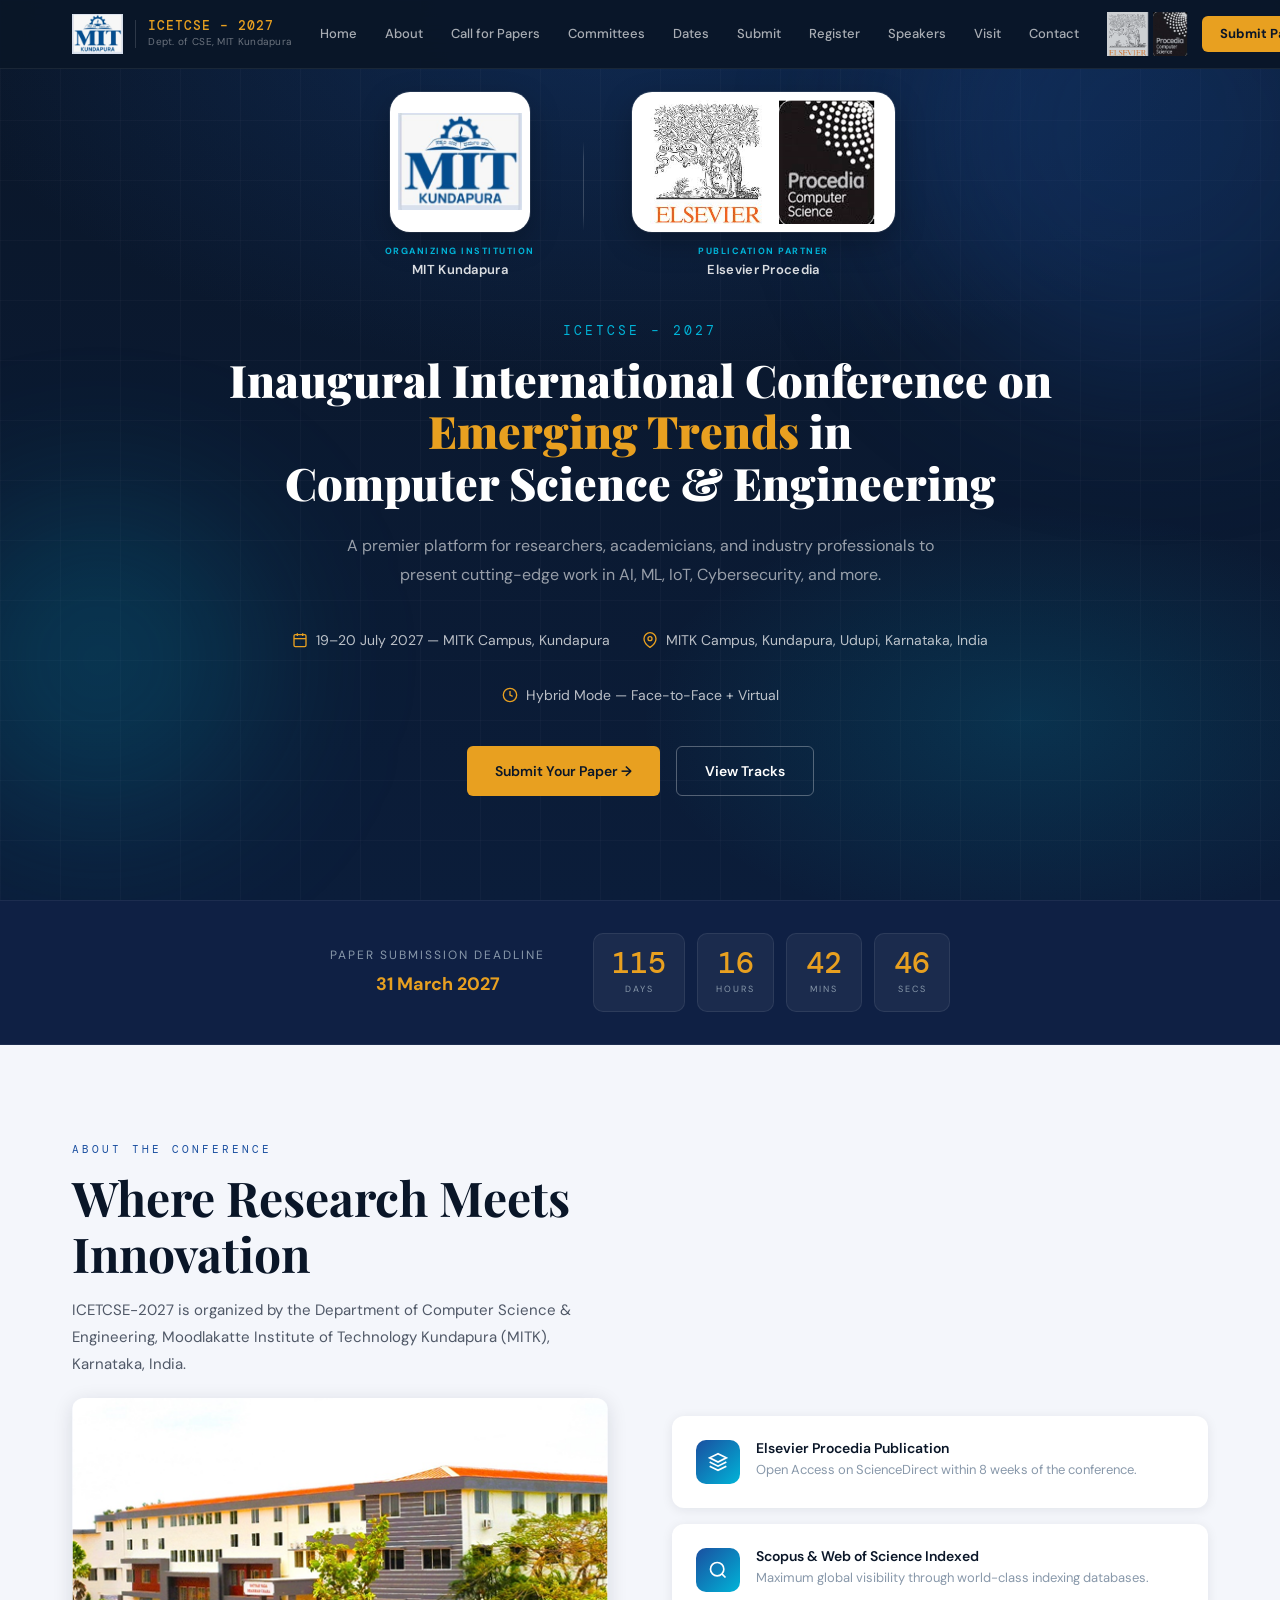
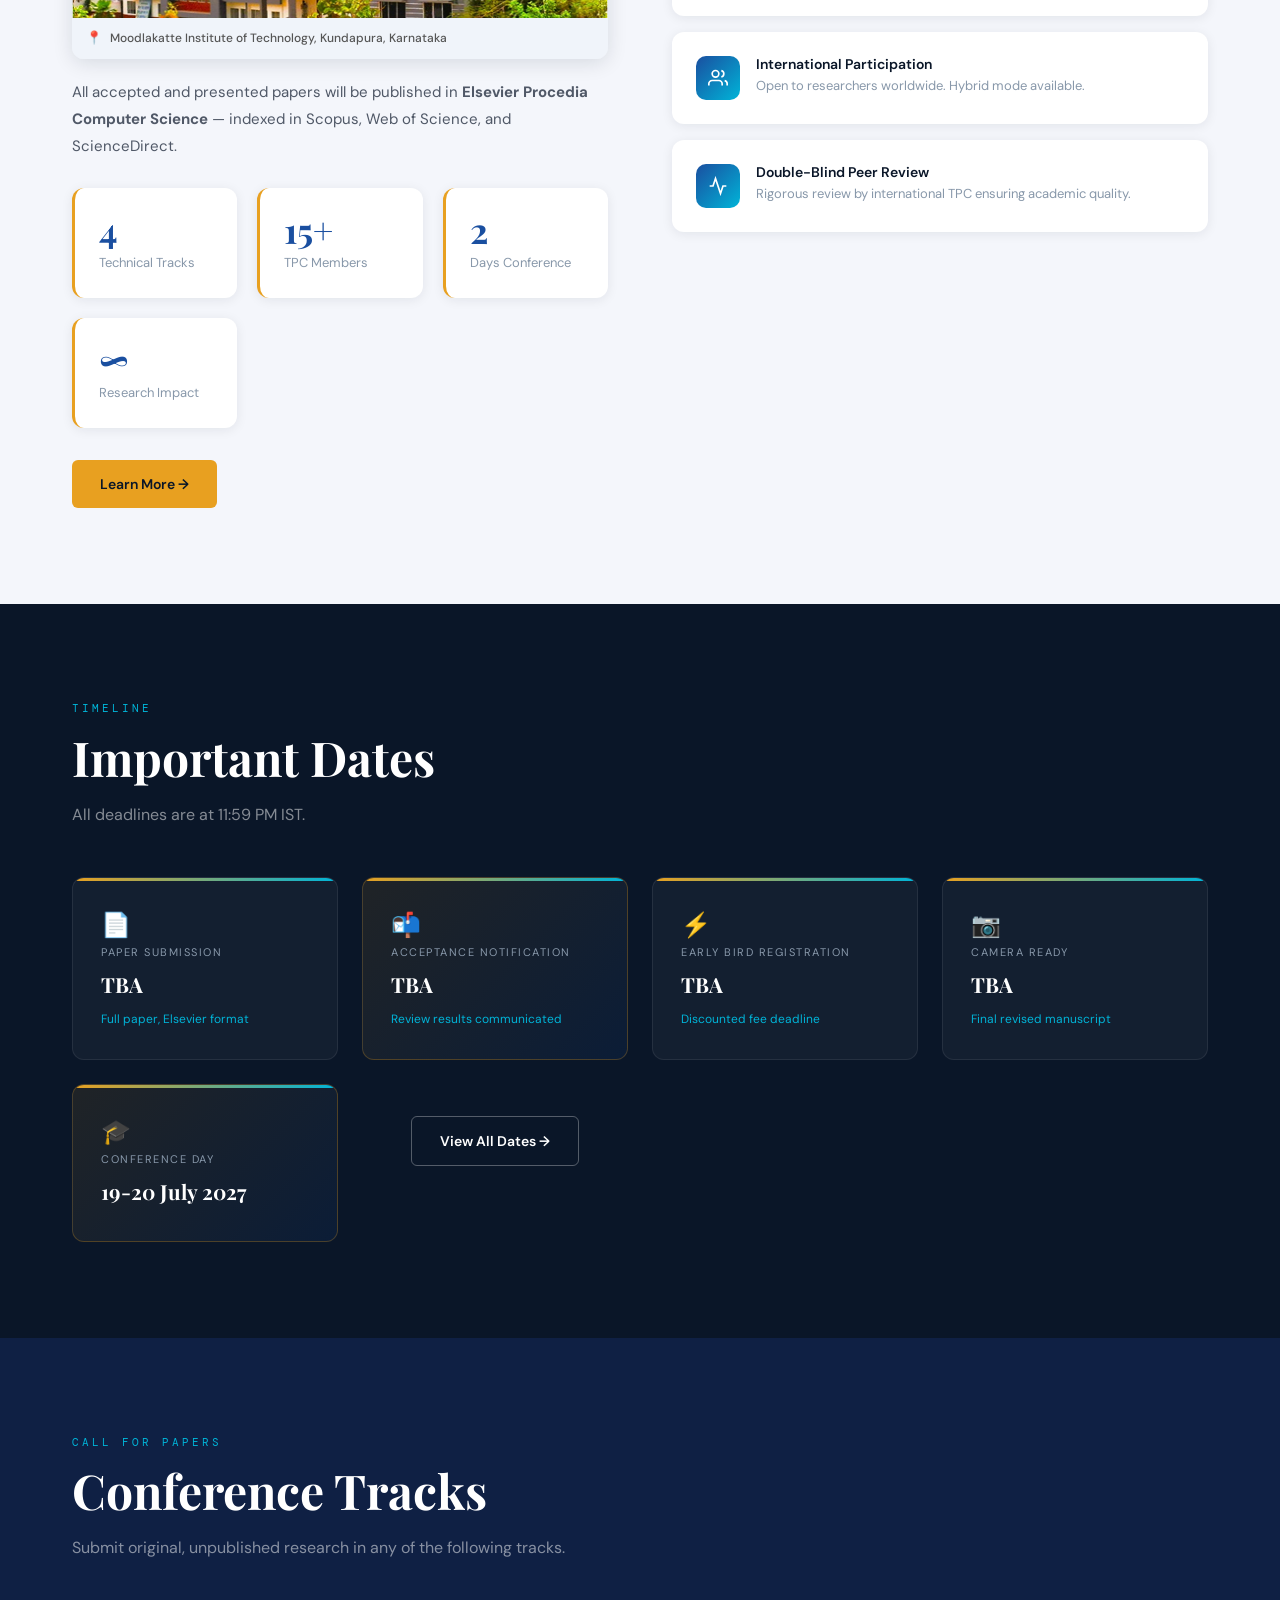
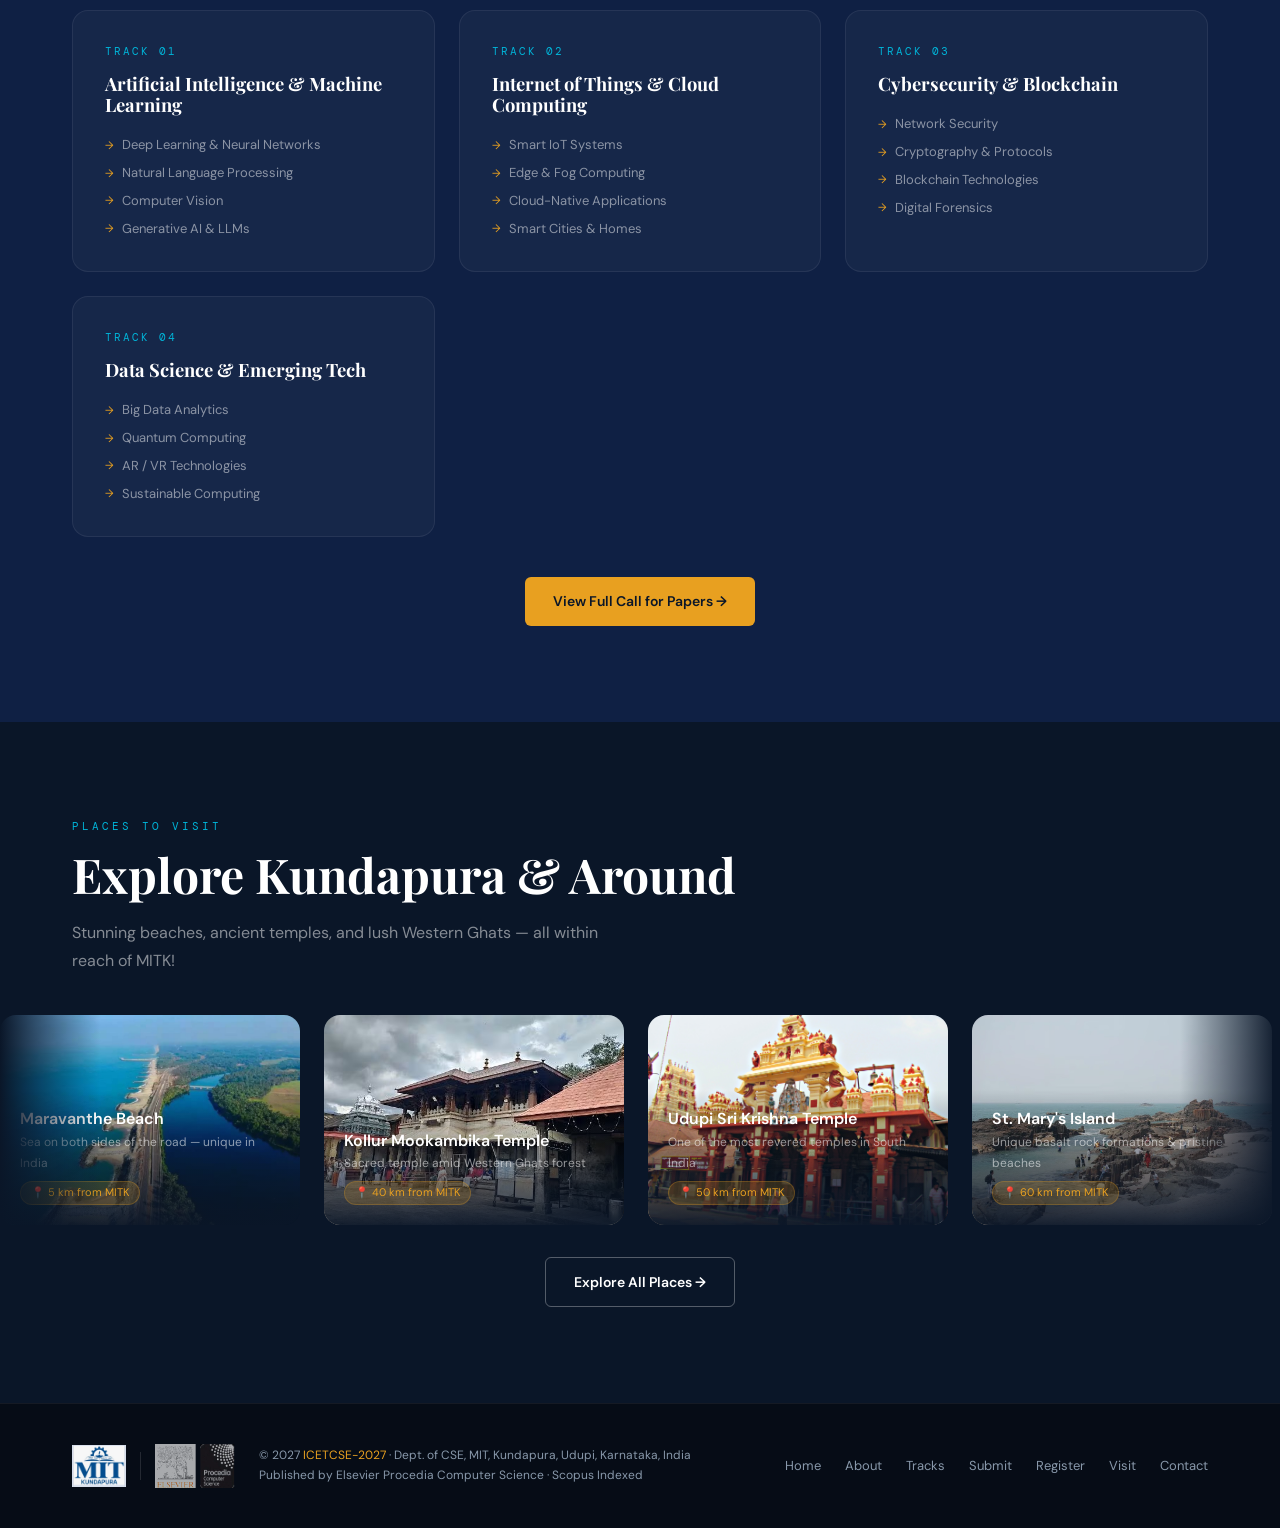
==== commit 51ee4ffb: "Update font" ====
--- a/index.html
+++ b/index.html
@@ -311,7 +311,7 @@
   <div class="countdown-inner">
     <div class="countdown-label">
       <span class="label-text">Paper Submission Deadline</span>
-<span class="label-sub">19–20 July 2027</span>
+<span class="label-sub" style="font-size:18px;font-weight:700;color:#e8a020;">31 March 2027</span>
     </div>
     <div class="countdown-boxes">
       <div class="cd-box"><span class="cd-num" id="cd-days">--</span><span class="cd-unit">Days</span></div>
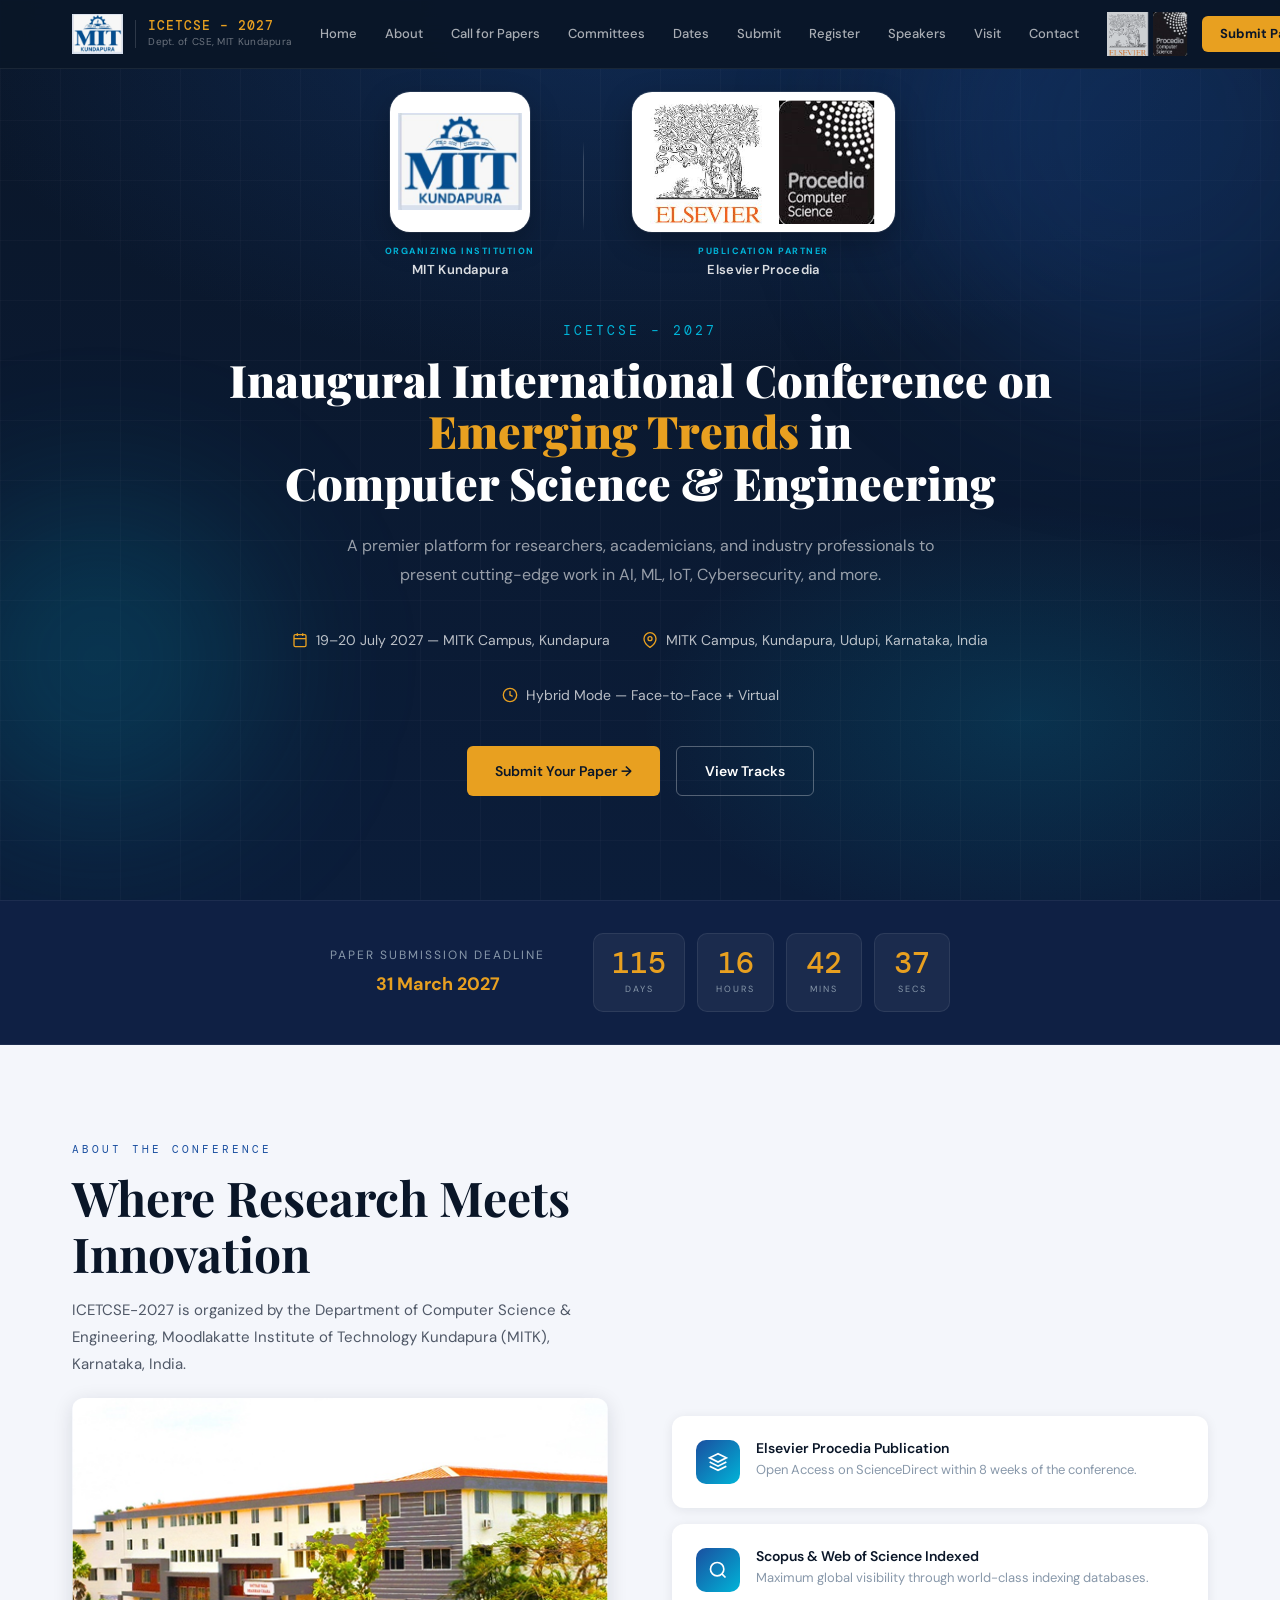
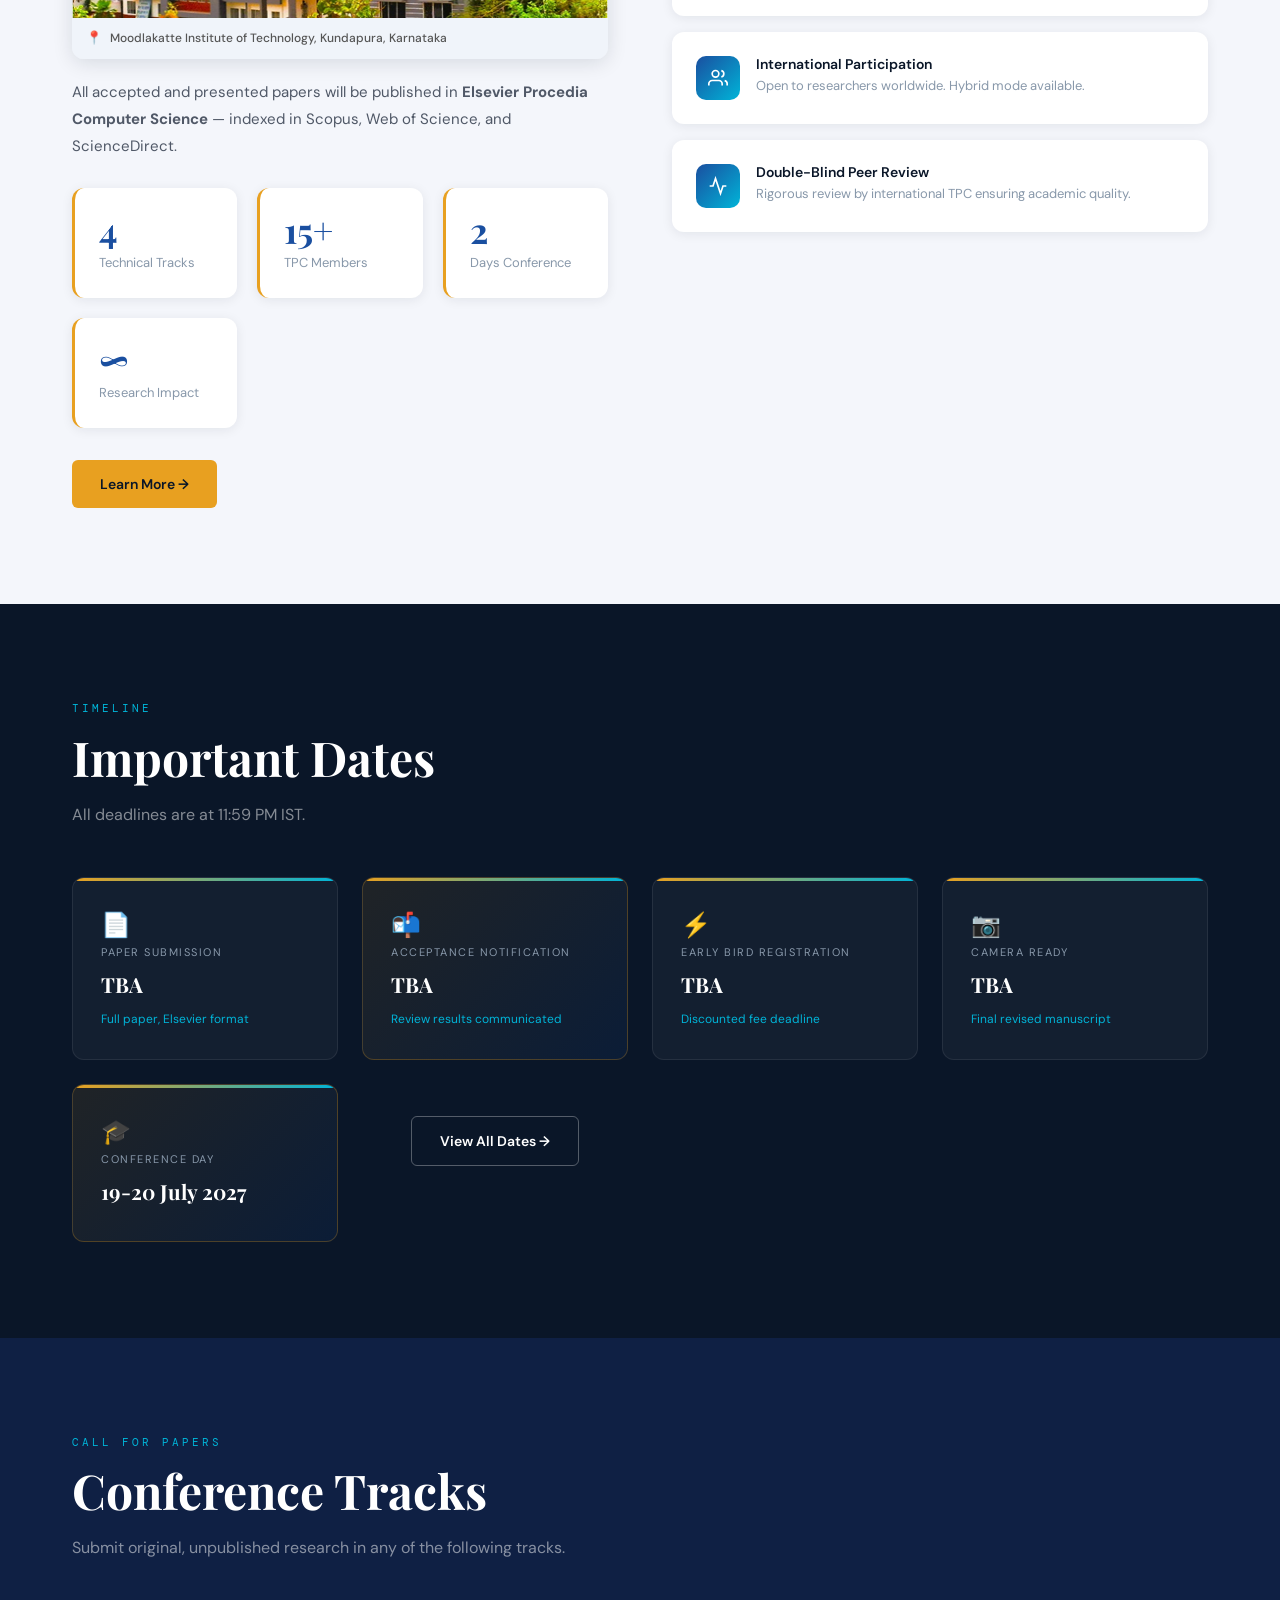
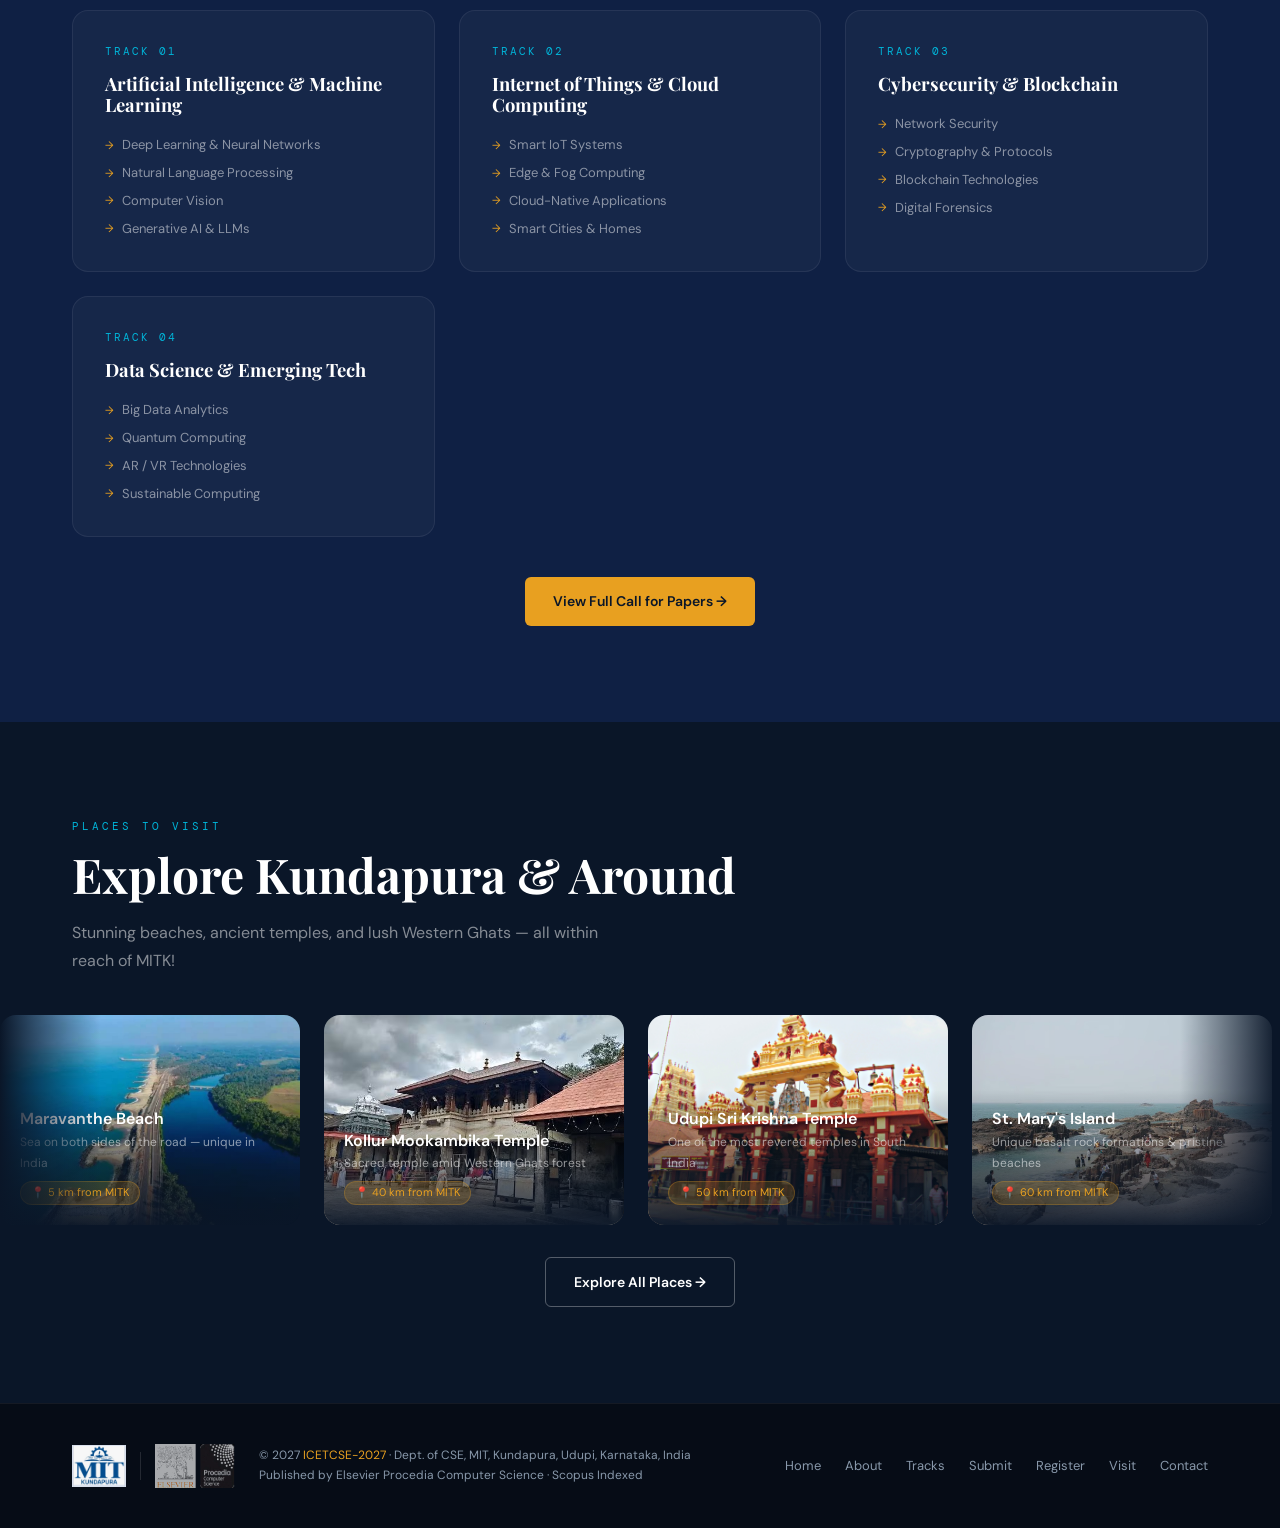
==== commit a57c3f7d: "Update the link" ====
--- a/index.html
+++ b/index.html
@@ -298,8 +298,9 @@
       </div>
     </div>
     <div class="hero-btns">
-      <a href="pages/submission.html" class="btn btn-primary">Submit Your Paper →</a>
-      <a href="pages/call-for-papers.html" class="btn btn-outline">View Tracks</a>
+<a href="https://easychair.org/conferences/?conf=icetcse2027" 
+   target="_blank" class="btn btn-primary">Submit Your Paper →</a>
+    <a href="pages/call-for-papers.html" class="btn btn-outline">View Tracks</a>
     </div>
   </div>
 </section>
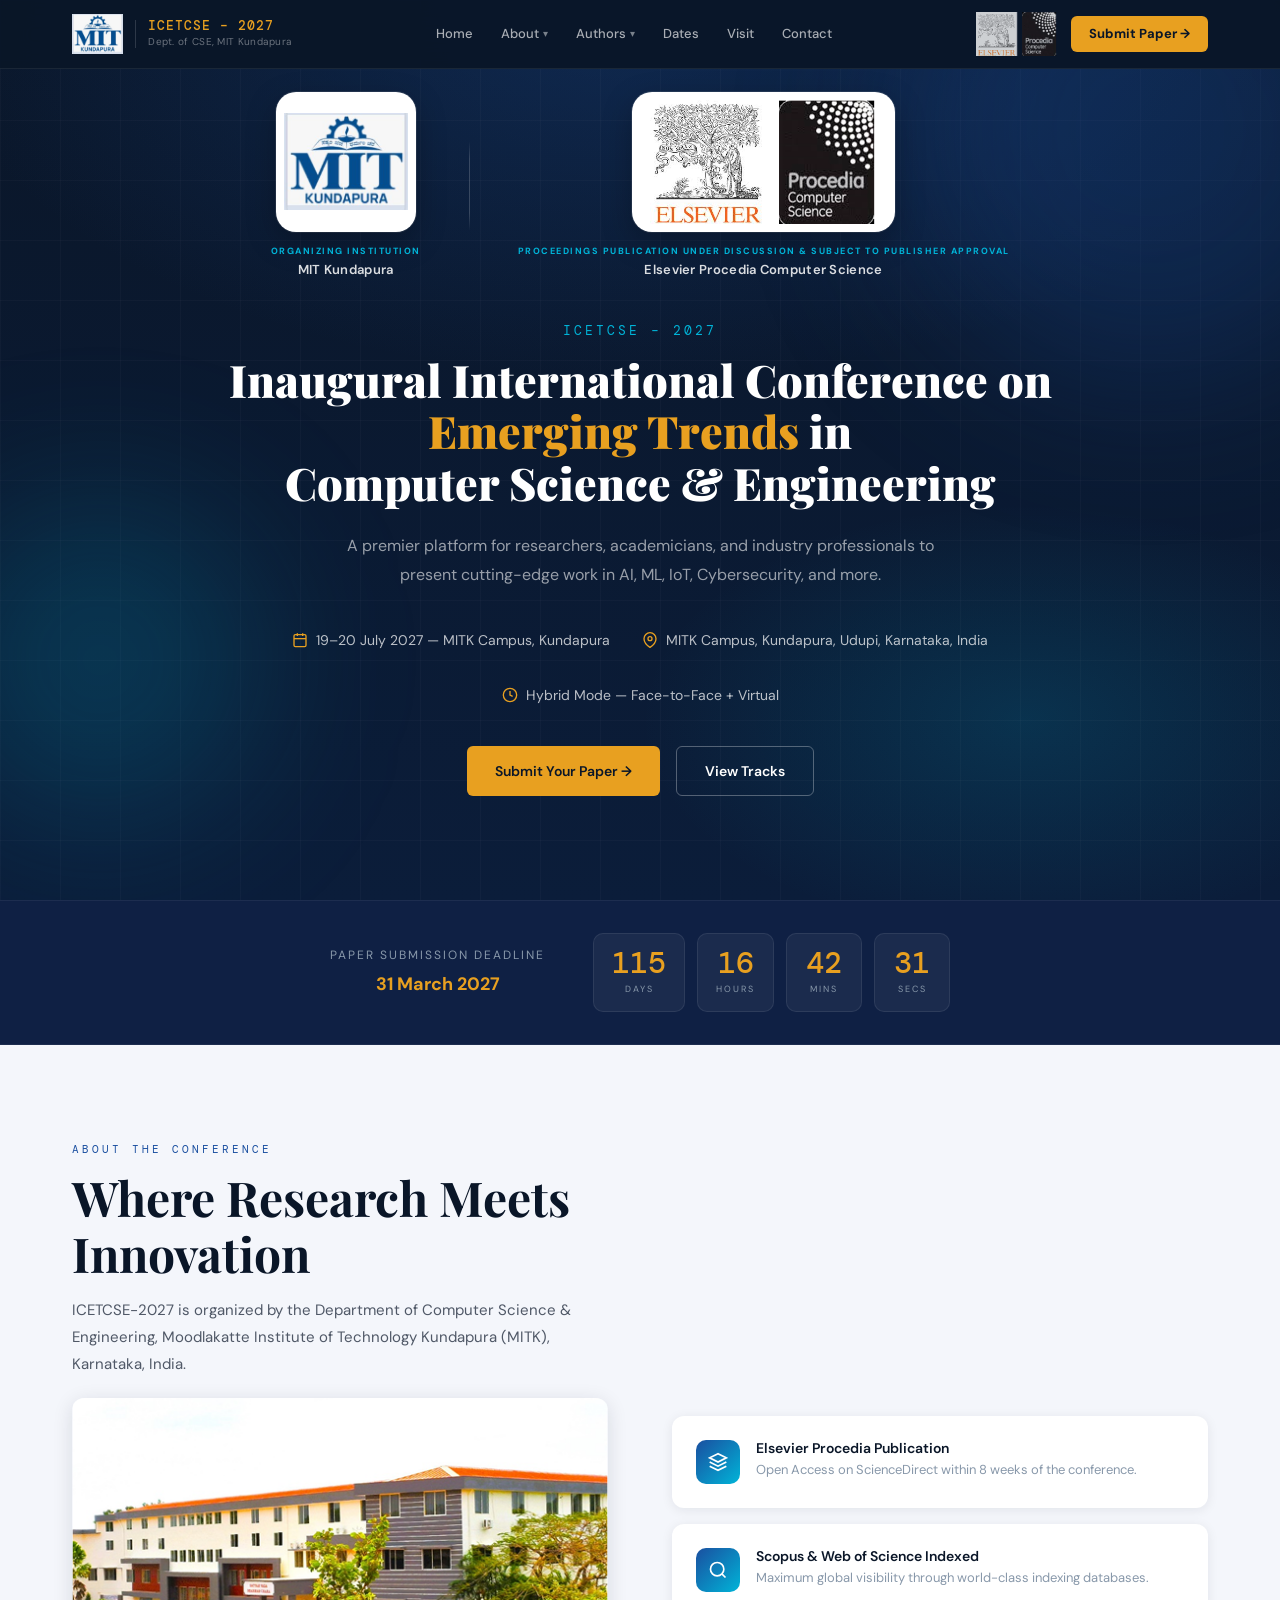
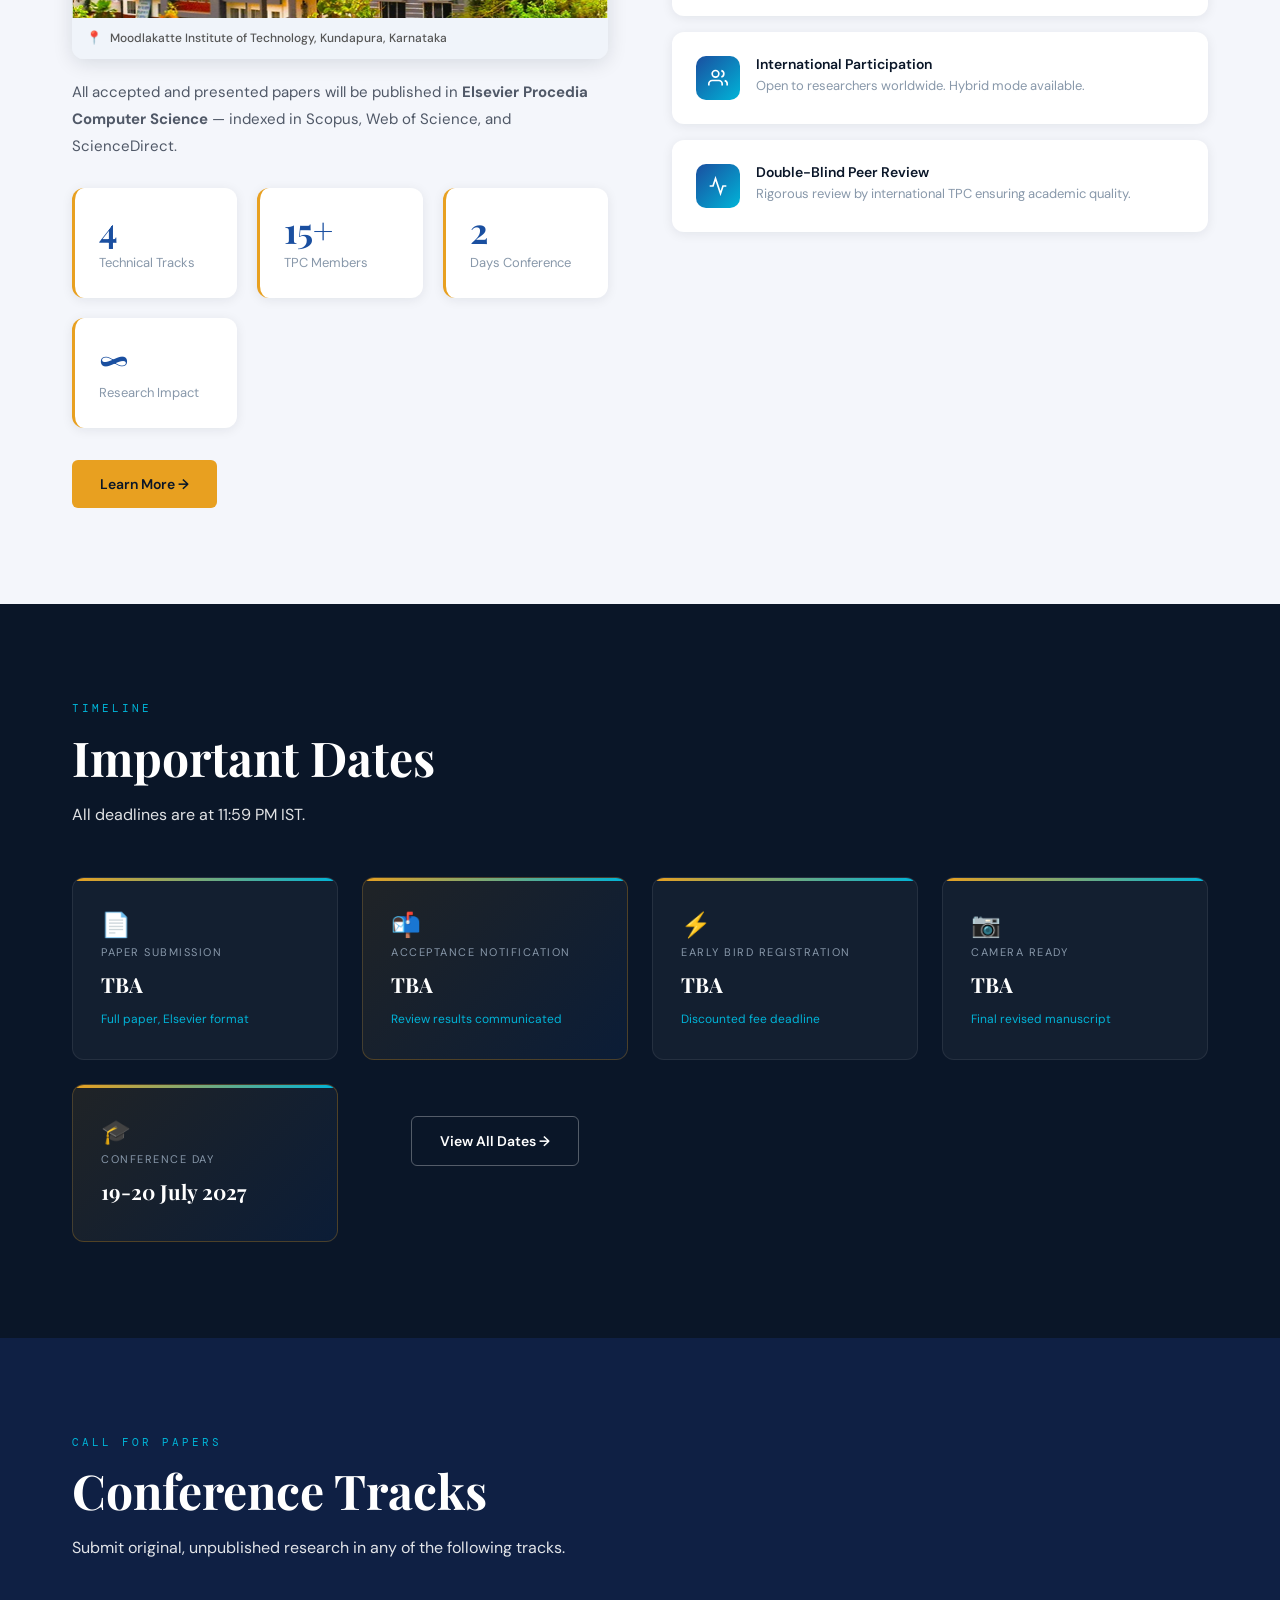
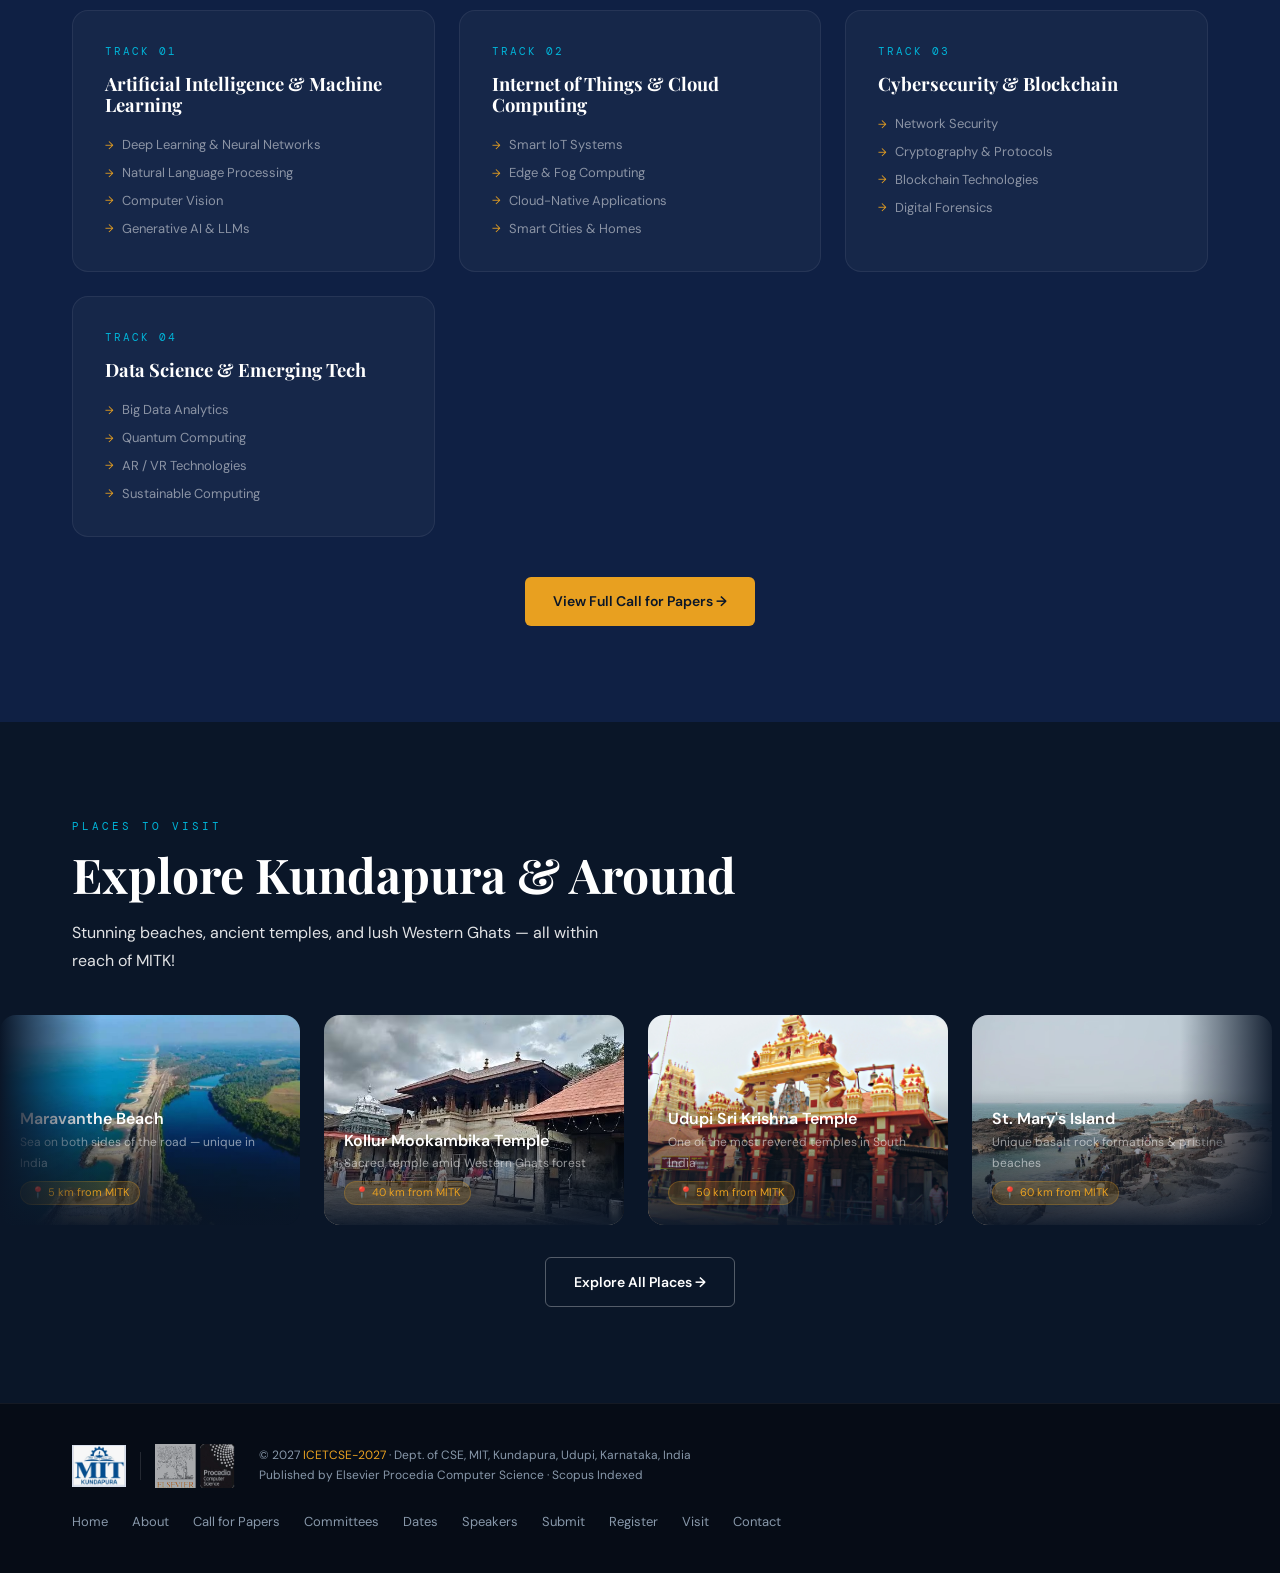
==== commit 6b026512: "Update committee" ====
--- a/index.html
+++ b/index.html
@@ -267,8 +267,11 @@
           <img src="assets/images/logo-elsevier.png" alt="Elsevier Procedia" class="brand-img">
         </div>
         <div class="brand-meta">
-          <span class="brand-role">Publication Partner</span>
-          <span class="brand-name">Elsevier Procedia</span>
+          <!-- <span class="brand-role">Publication Partner</span> -->
+               <span class="brand-role">PROCEEDINGS PUBLICATION UNDER DISCUSSION & SUBJECT TO PUBLISHER APPROVAL</span>
+    <span class="brand-name">Elsevier Procedia Computer Science</span>
+
+          <!-- <span class="brand-name">Elsevier Procedia</span> -->
         </div>
       </div>
     </div>
--- a/assets/css/style.css
+++ b/assets/css/style.css
@@ -59,8 +59,11 @@
 h2 { font-size: clamp(1.8rem, 3.5vw, 2.8rem); font-weight: 700; }
 h3 { font-size: clamp(1.2rem, 2vw, 1.5rem); font-weight: 700; }
 h4 { font-size: 1rem; font-weight: 600; font-family: var(--font-body); }
-p  { font-size: 15px; color: rgba(255,255,255,0.65); line-height: 1.8; }
-
+p  { 
+  font-size: 15px; 
+  color: rgba(255,255,255,0.92); 
+  line-height: 1.8; 
+}
 /* ── LAYOUT ── */
 .container {
   max-width: 1200px;
@@ -87,7 +90,7 @@
   color: var(--white);
 }
 .section-sub {
-  color: rgba(255,255,255,0.5);
+  color: rgba(255,255,255,0.88);
   font-size: 16px;
   max-width: 560px;
   line-height: 1.75;
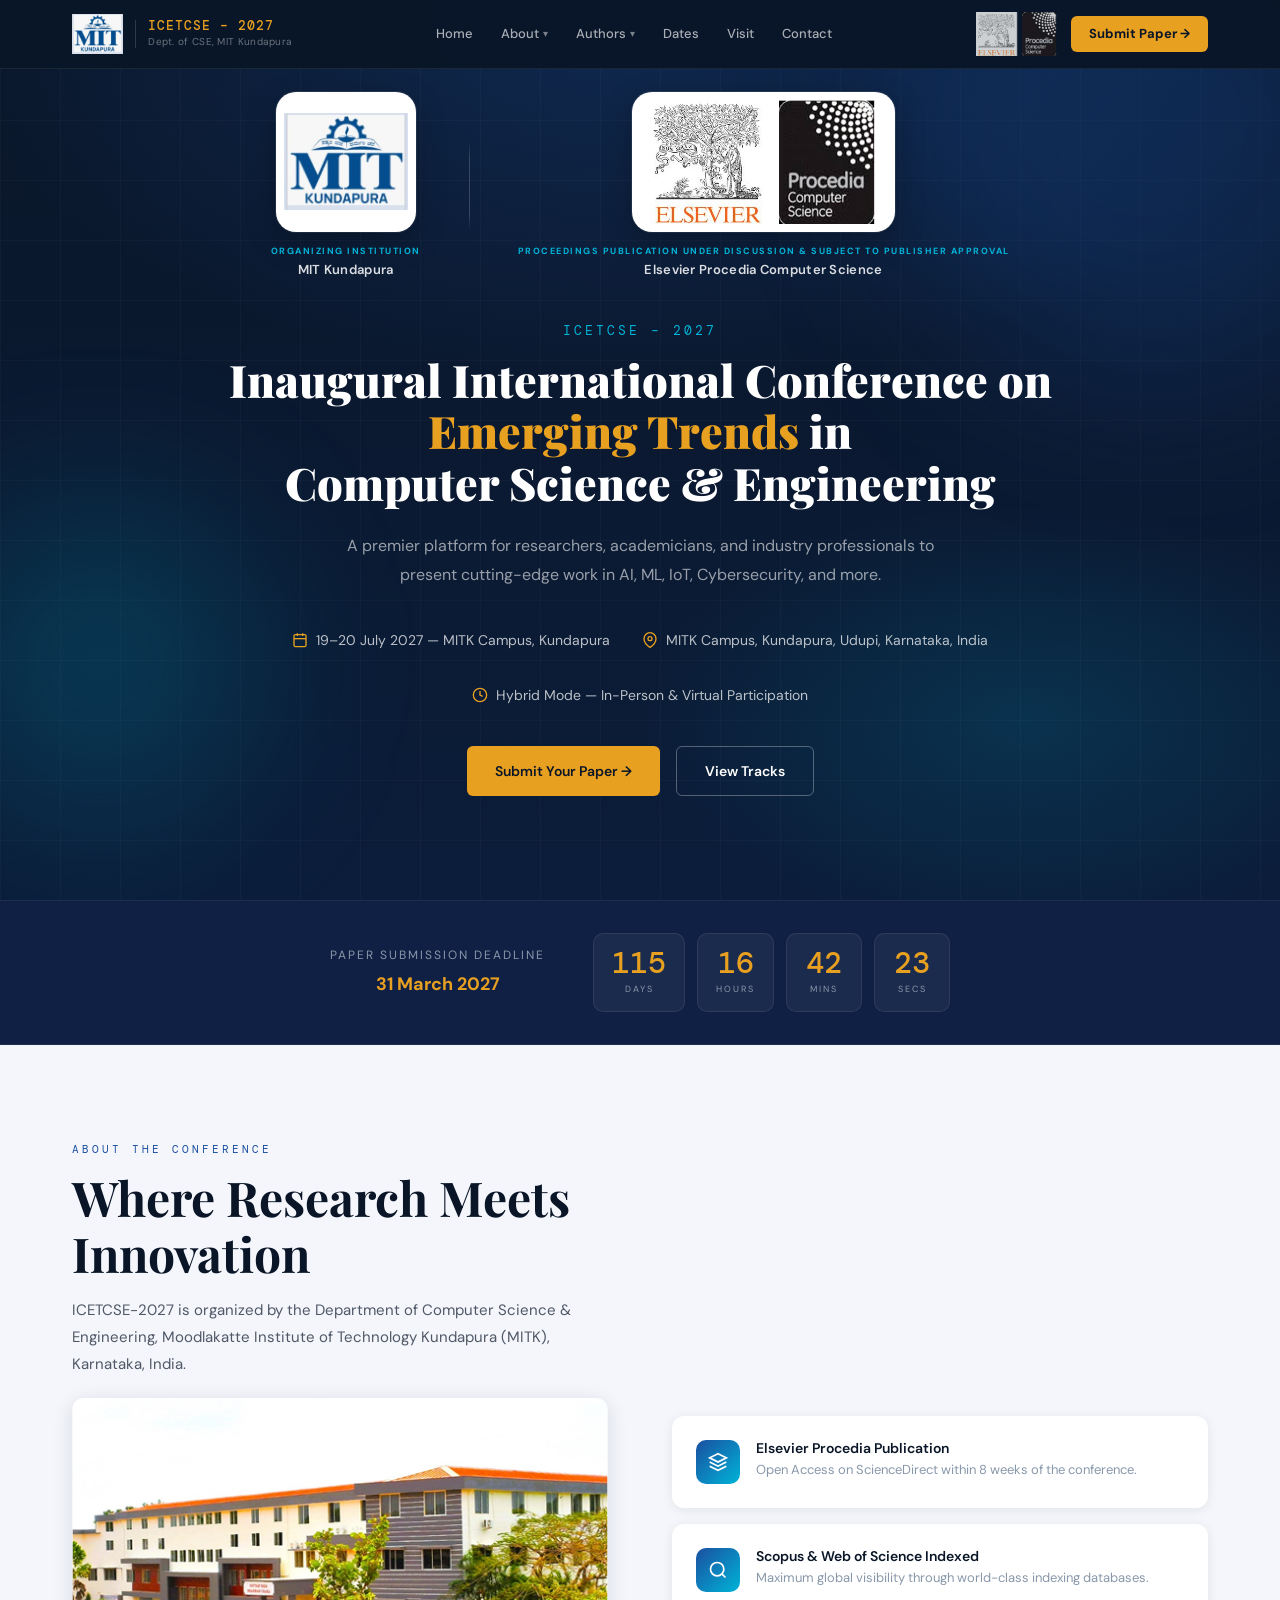
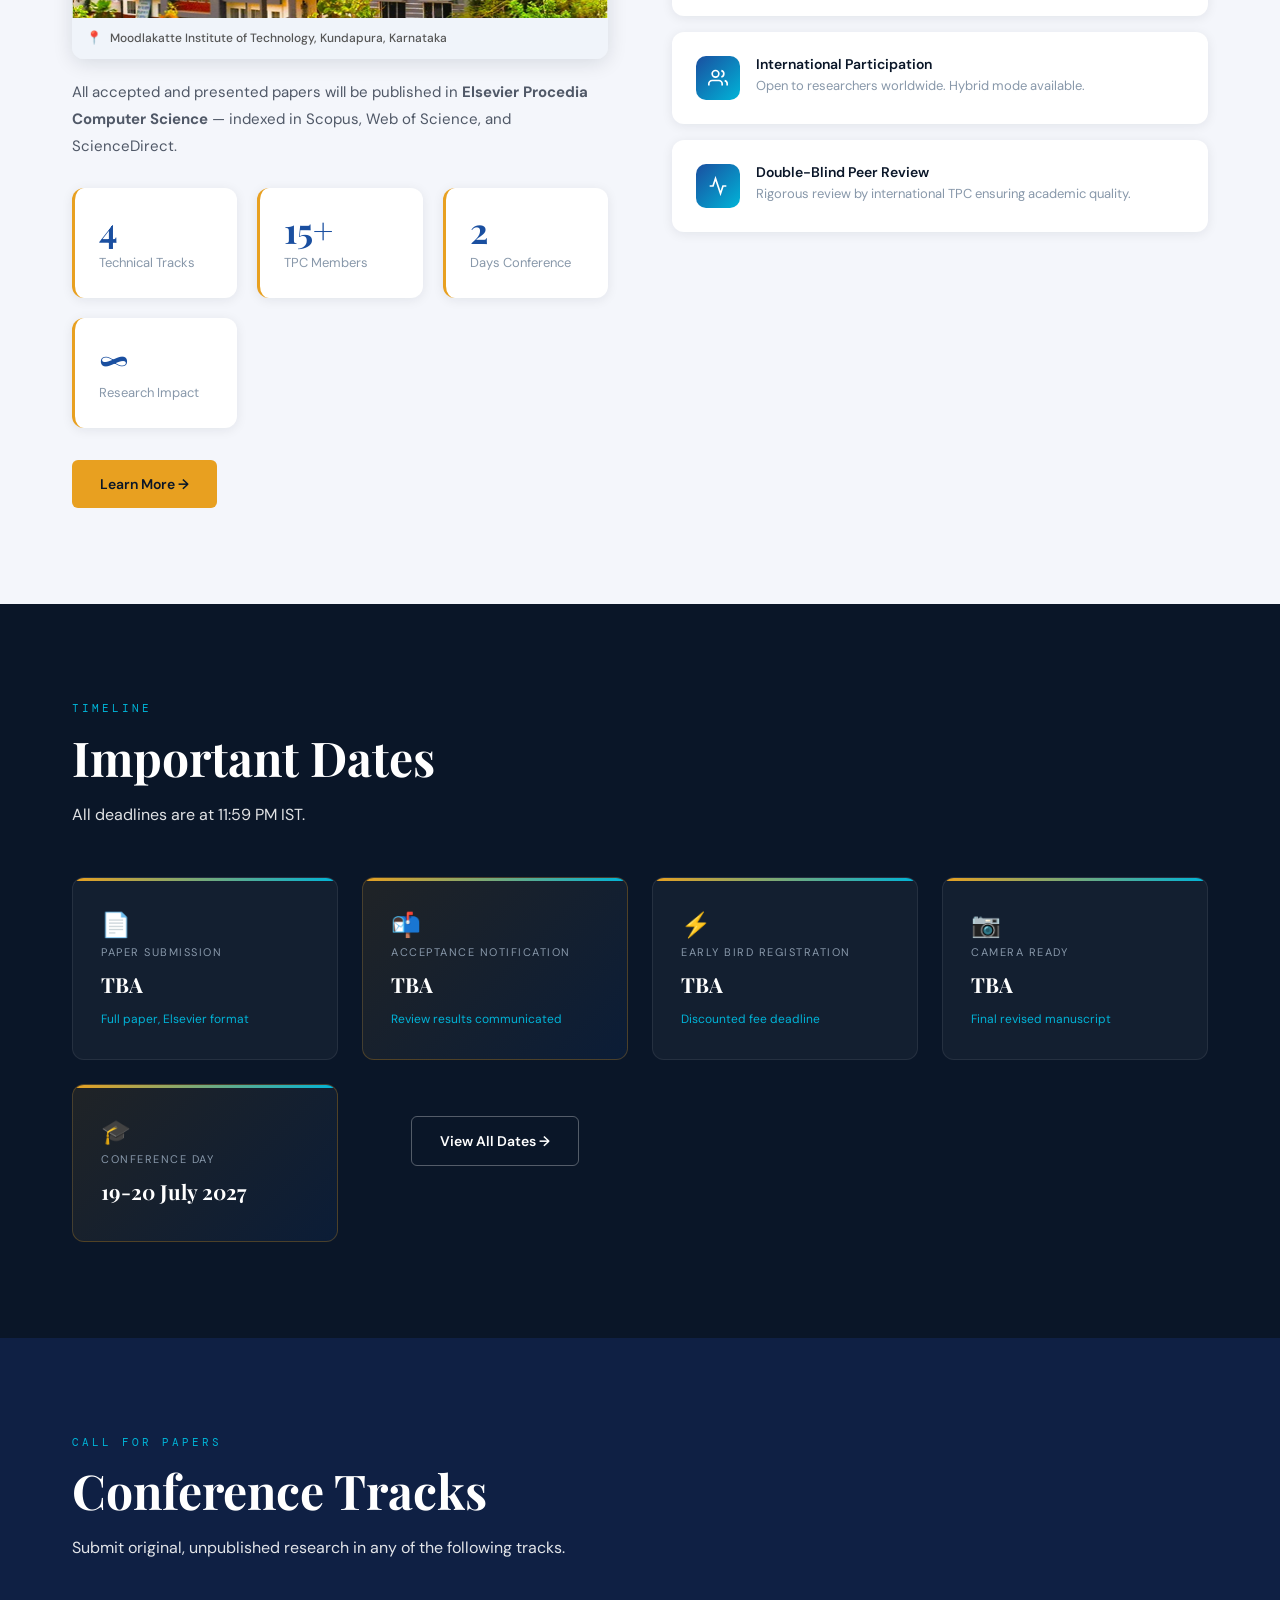
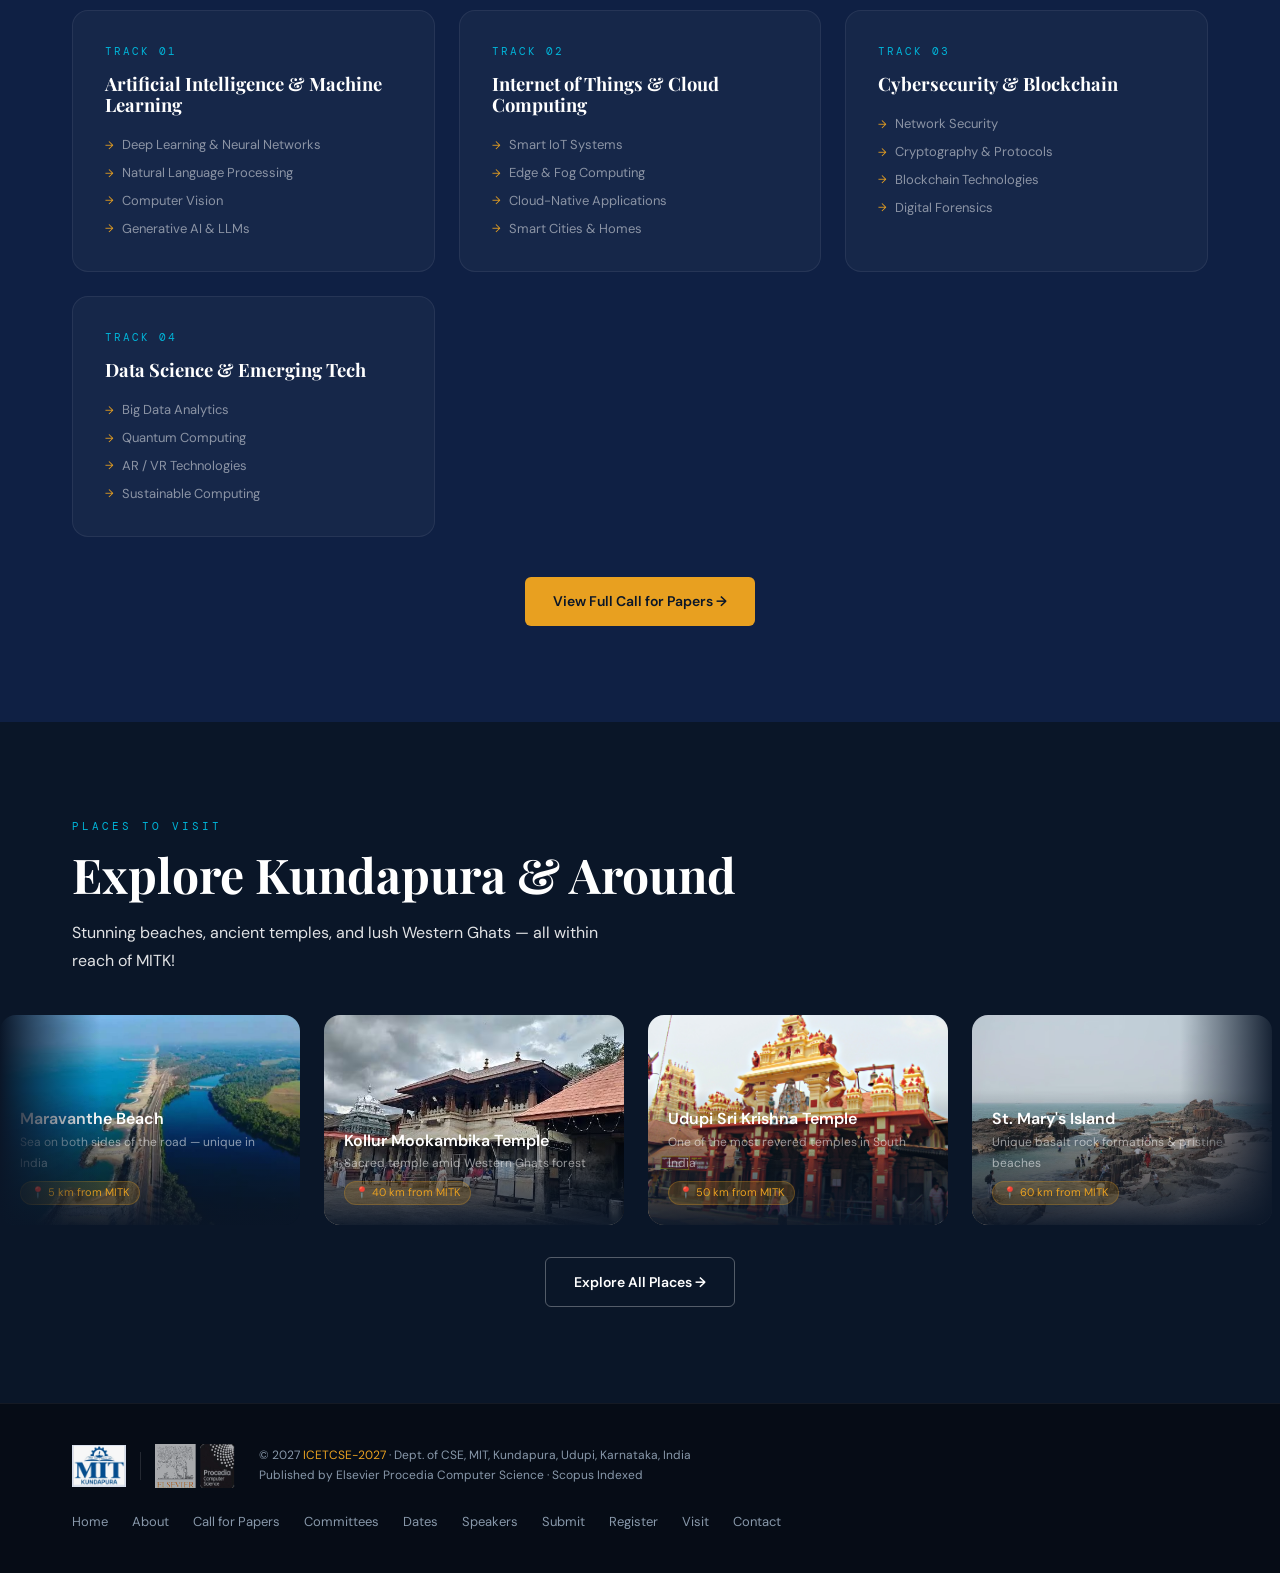
==== commit 8534040a: "Update committee" ====
--- a/index.html
+++ b/index.html
@@ -297,7 +297,7 @@
       </div>
       <div class="hero-meta-item">
         <svg width="16" height="16" viewBox="0 0 24 24" fill="none" stroke="currentColor" stroke-width="2"><circle cx="12" cy="12" r="10"/><polyline points="12 6 12 12 16 14"/></svg>
-        <span>Hybrid Mode — Face-to-Face + Virtual</span>
+        <span>Hybrid Mode — In-Person & Virtual Participation</span>
       </div>
     </div>
     <div class="hero-btns">
--- a/assets/css/style.css
+++ b/assets/css/style.css
@@ -304,3 +304,22 @@
 @media (max-width: 480px) {
   section { padding: 3rem 0; }
 }
+
+
+/* Mobile dropdown fix */
+@media (max-width: 768px) {
+  .nav-dropdown .dropdown-menu {
+    position: static;
+    transform: none !important;
+    opacity: 1 !important;
+    visibility: visible !important;
+    display: none;
+    background: rgba(255,255,255,0.05);
+    border-radius: 8px;
+    margin: 4px 0 4px 16px;
+    box-shadow: none;
+  }
+  .nav-dropdown .dropdown-menu::before {
+    display: none;
+  }
+}
--- a/assets/css/navbar.css
+++ b/assets/css/navbar.css
@@ -174,3 +174,4 @@
   .nav-hamburger { display: flex; }
   .nav-inner { height: 60px; }
 }
+
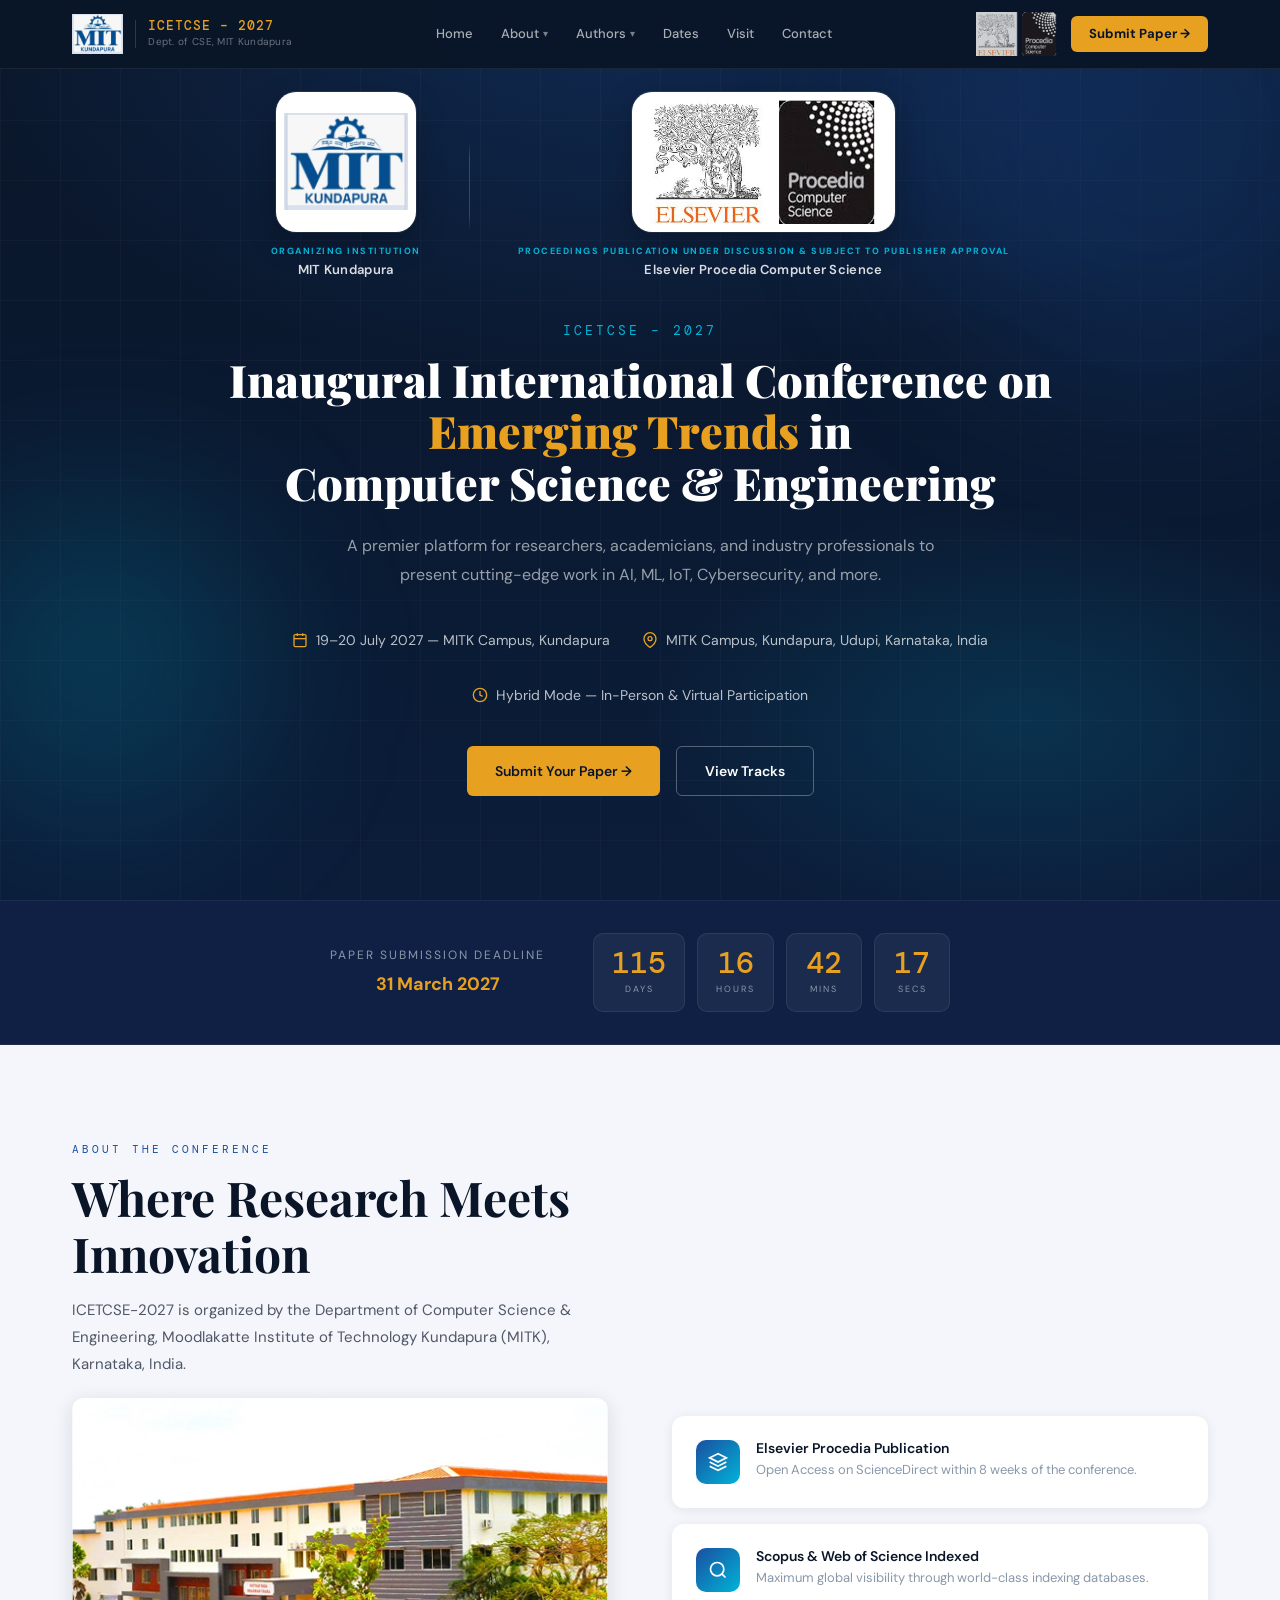
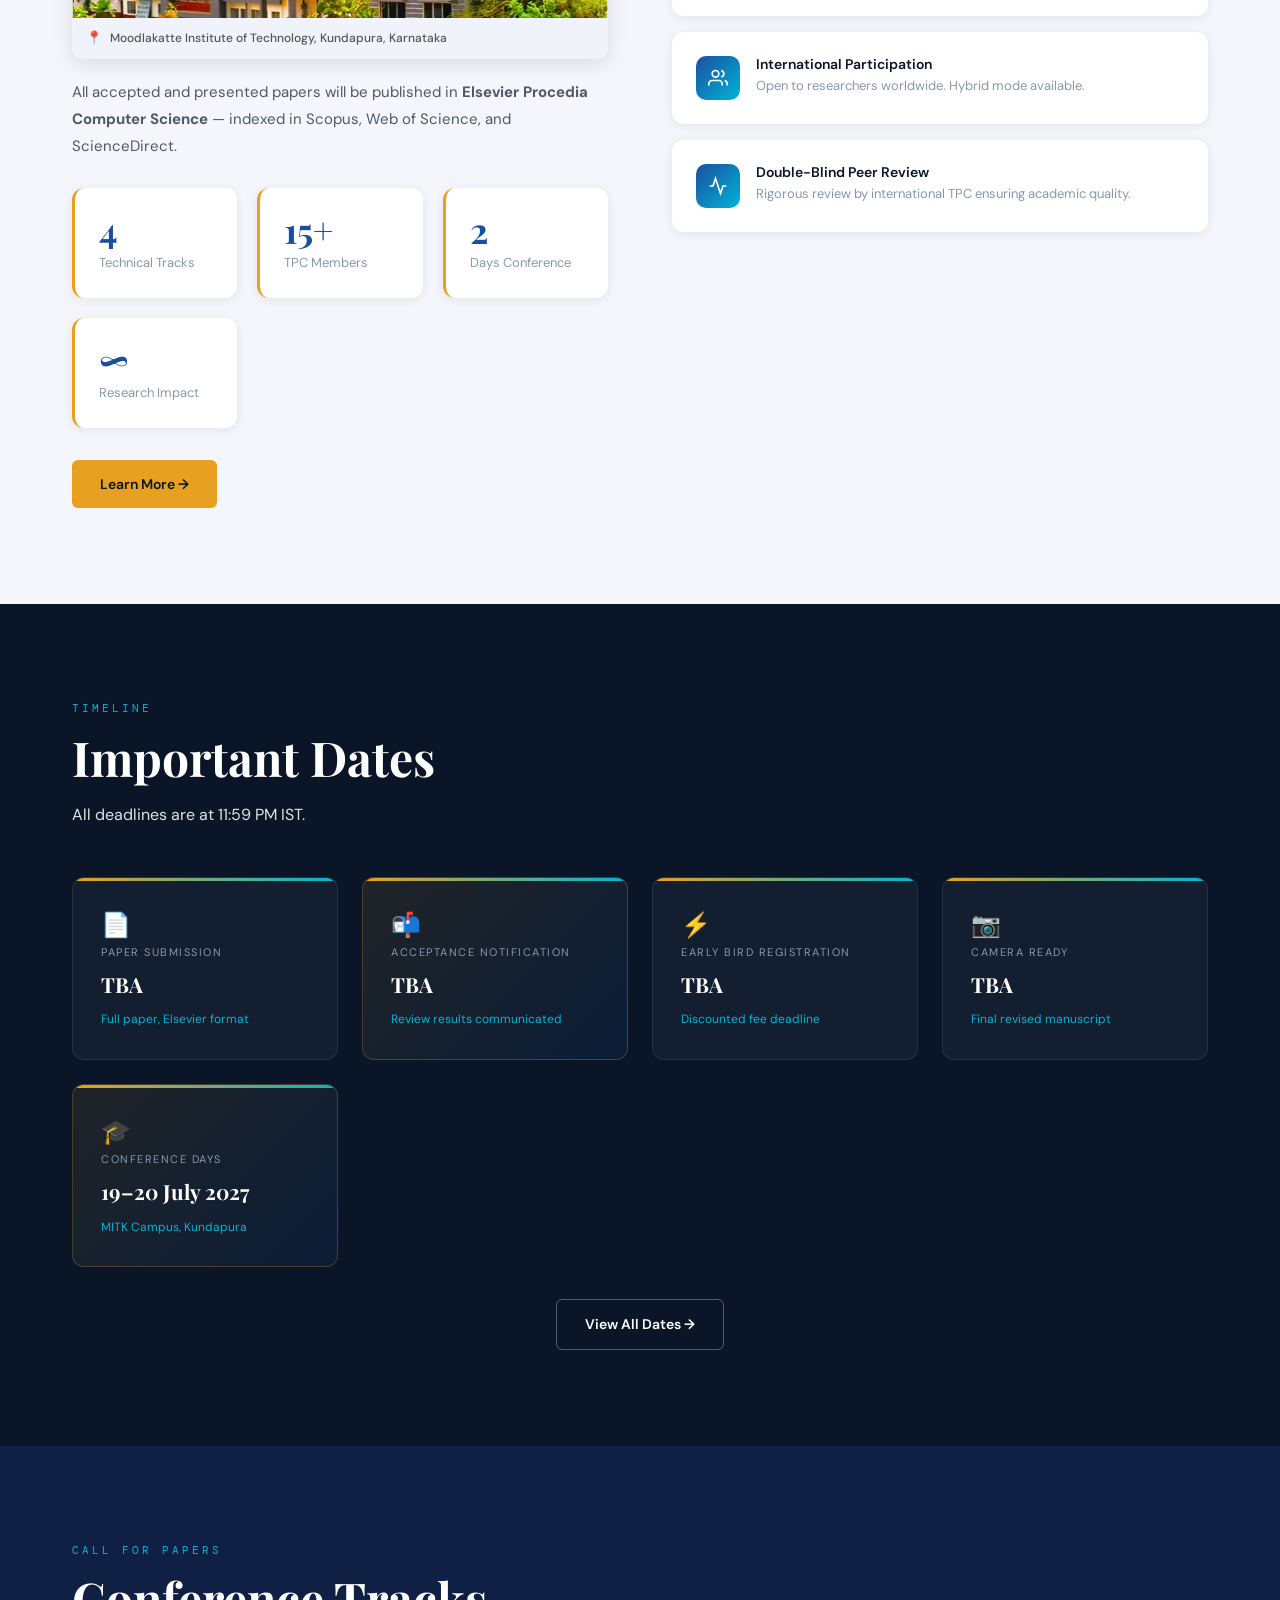
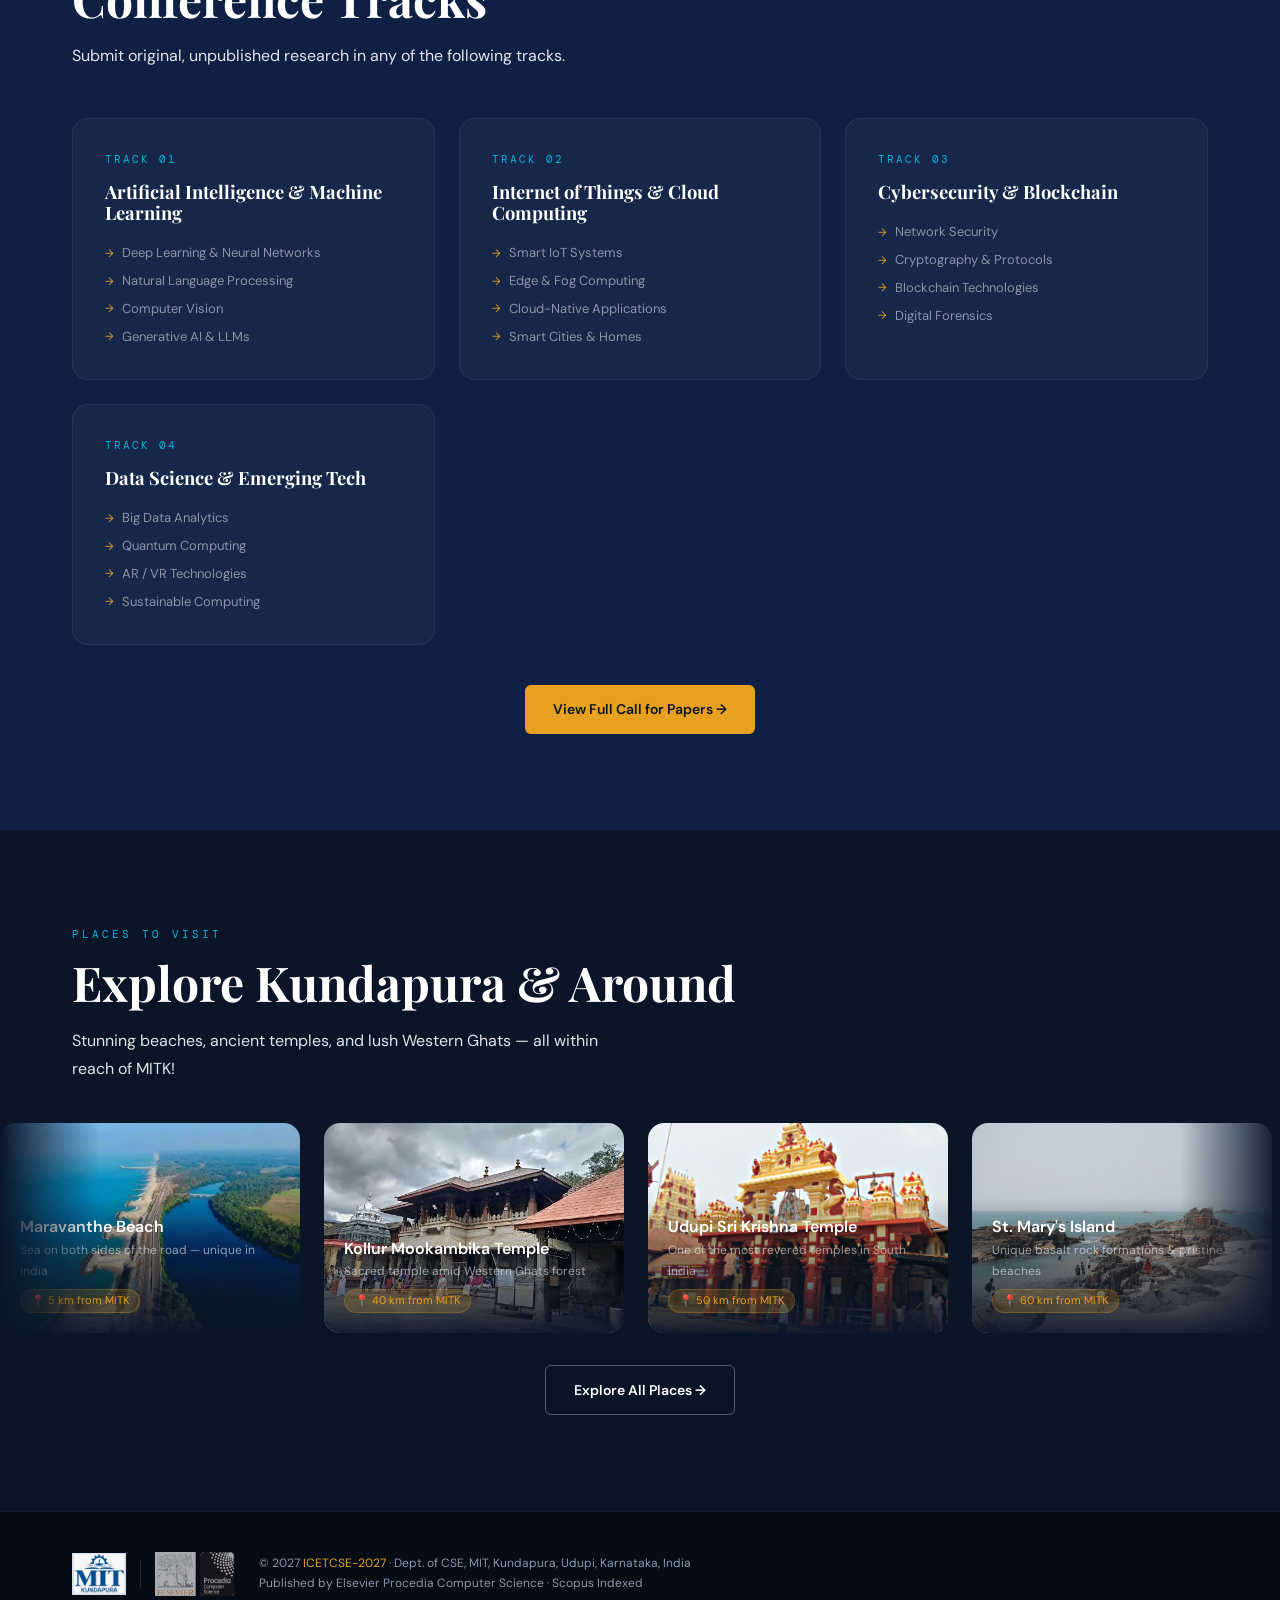
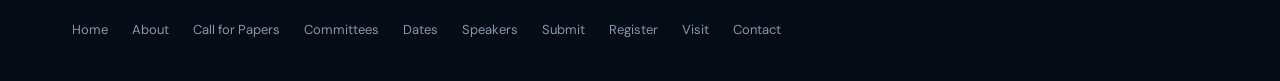
==== commit e8e2e54c: "Update mobail" ====
--- a/index.html
+++ b/index.html
@@ -379,7 +379,7 @@
   </div>
 </section>
 
-<!-- ══════════════════════════════
+<!-- <!-- ══════════════════════════════
      DATES STRIP
 ══════════════════════════════ -->
 <section id="home-dates">
@@ -394,8 +394,13 @@
       <div class="timeline-card highlight"><span class="t-icon">📬</span><span class="t-label">Acceptance Notification</span><span class="t-date">TBA</span><span class="t-note">Review results communicated</span></div>
       <div class="timeline-card"><span class="t-icon">⚡</span><span class="t-label">Early Bird Registration</span><span class="t-date">TBA</span><span class="t-note">Discounted fee deadline</span></div>
       <div class="timeline-card"><span class="t-icon">📷</span><span class="t-label">Camera Ready</span><span class="t-date">TBA</span><span class="t-note">Final revised manuscript</span></div>
-<div class="timeline-card highlight"><span class="t-icon">🎓</span><span class="t-label">Conference Day</span><span class="t-date">19-20 July 2027</span>
-    </div>
+      <div class="timeline-card highlight">
+        <span class="t-icon">🎓</span>
+        <span class="t-label">Conference Days</span>
+        <span class="t-date">19–20 July 2027</span>
+        <span class="t-note">MITK Campus, Kundapura</span>
+      </div>
+    </div><!-- end .timeline -->
     <div style="text-align:center;margin-top:2rem;" class="reveal">
       <a href="pages/important-dates.html" class="btn btn-outline">View All Dates →</a>
     </div>
--- a/assets/css/style.css
+++ b/assets/css/style.css
@@ -306,20 +306,3 @@
 }
 
 
-/* Mobile dropdown fix */
-@media (max-width: 768px) {
-  .nav-dropdown .dropdown-menu {
-    position: static;
-    transform: none !important;
-    opacity: 1 !important;
-    visibility: visible !important;
-    display: none;
-    background: rgba(255,255,255,0.05);
-    border-radius: 8px;
-    margin: 4px 0 4px 16px;
-    box-shadow: none;
-  }
-  .nav-dropdown .dropdown-menu::before {
-    display: none;
-  }
-}
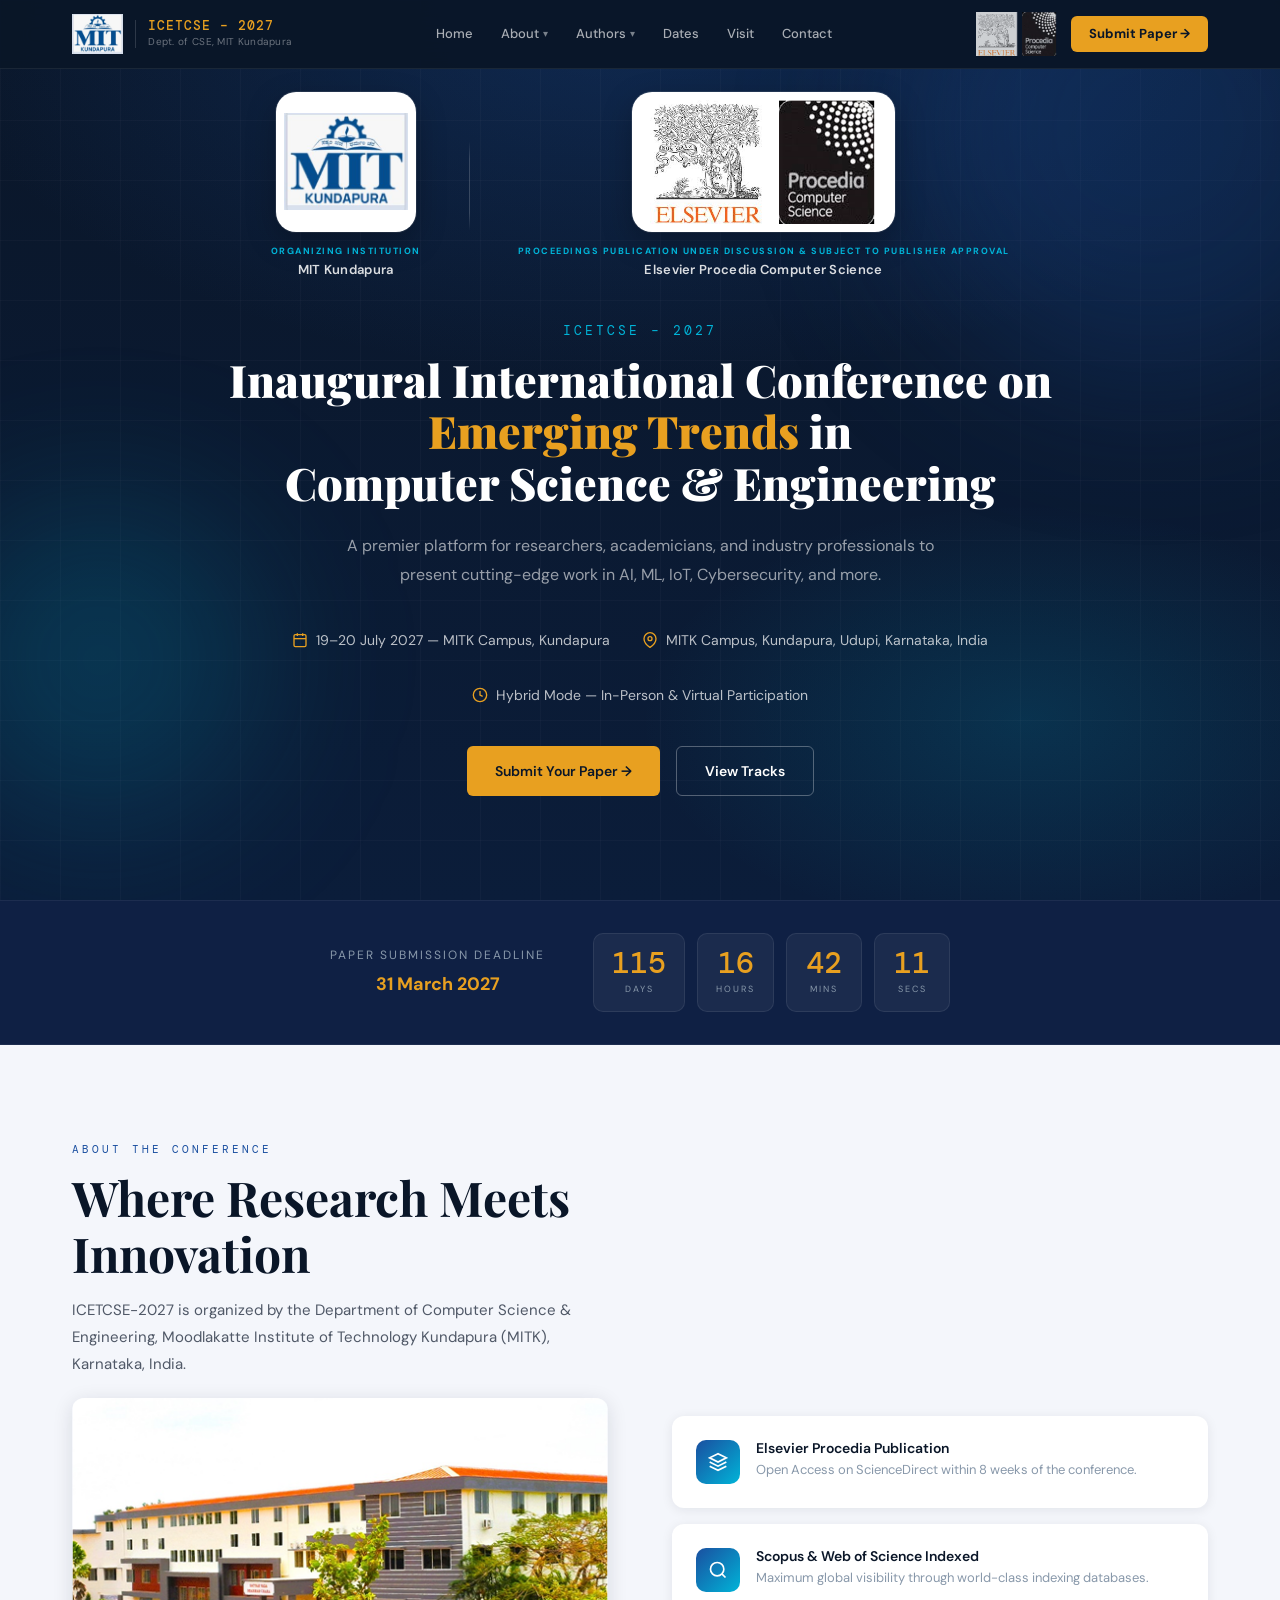
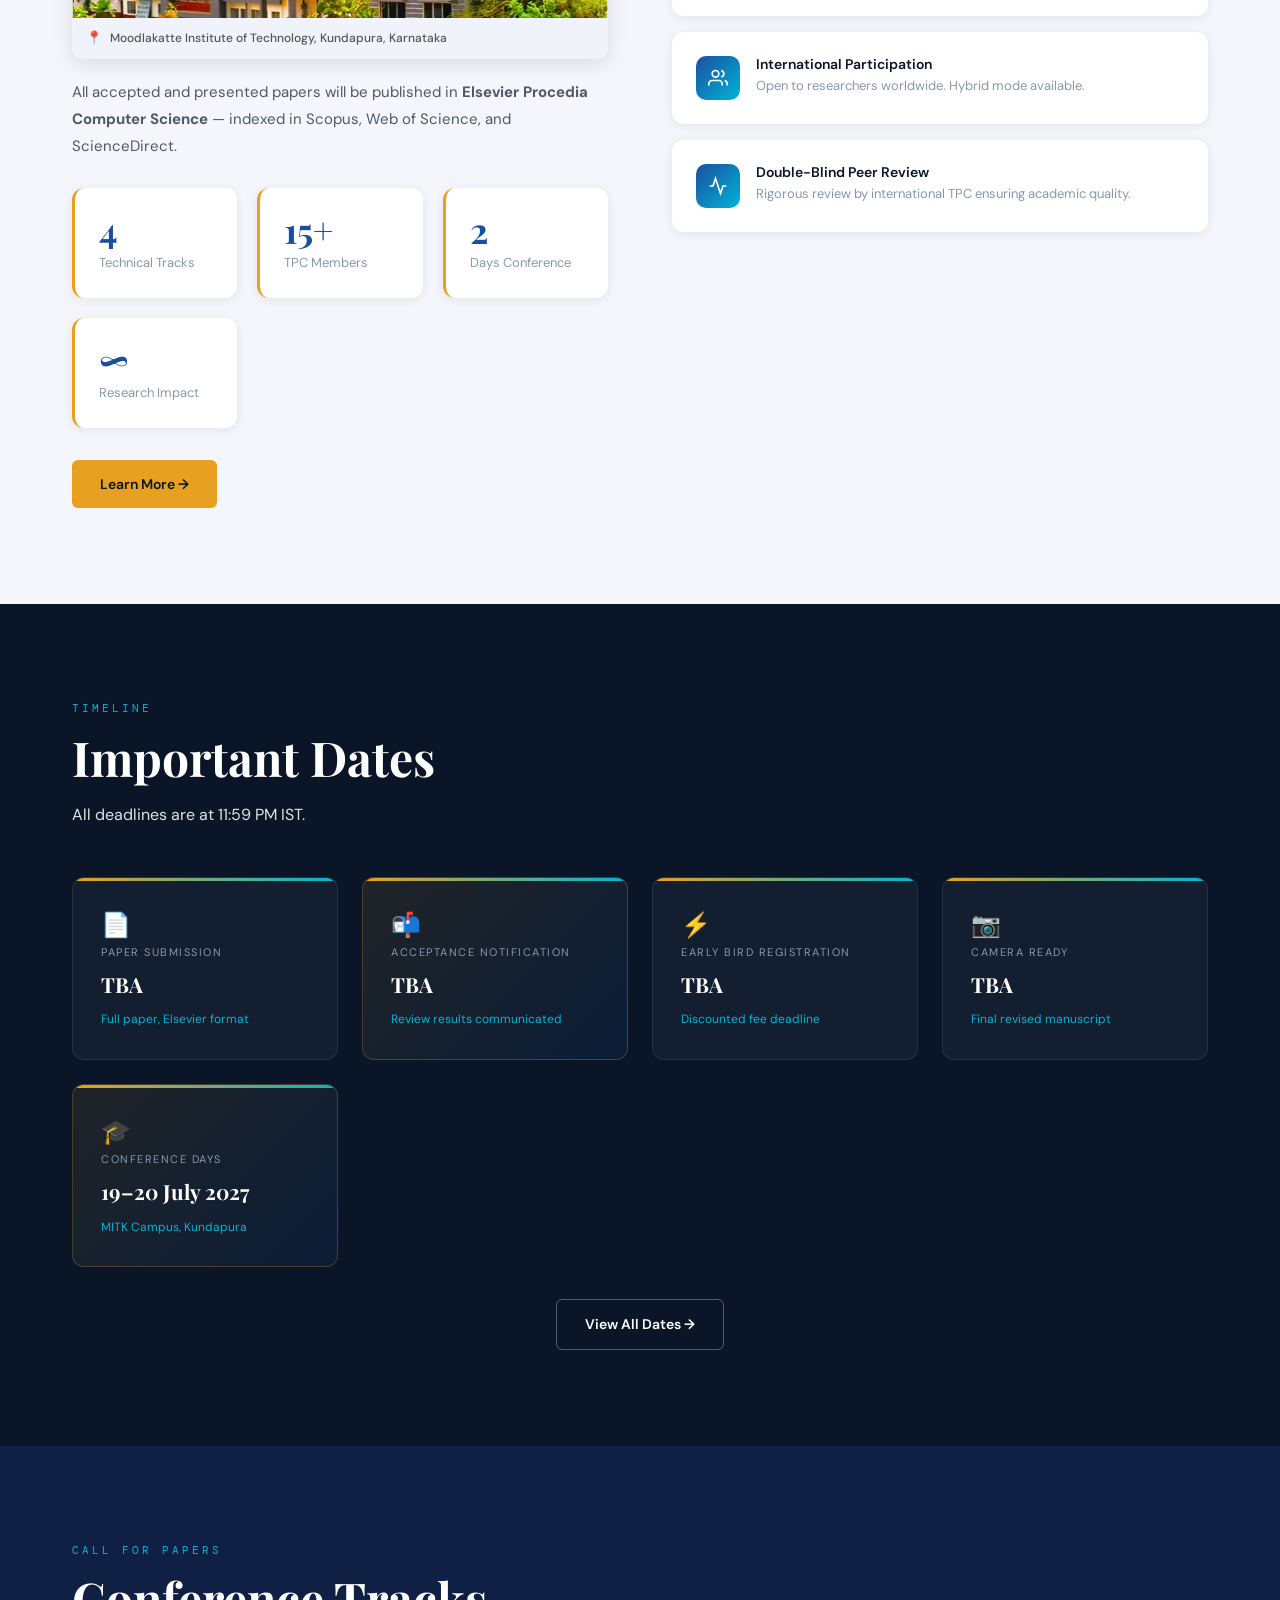
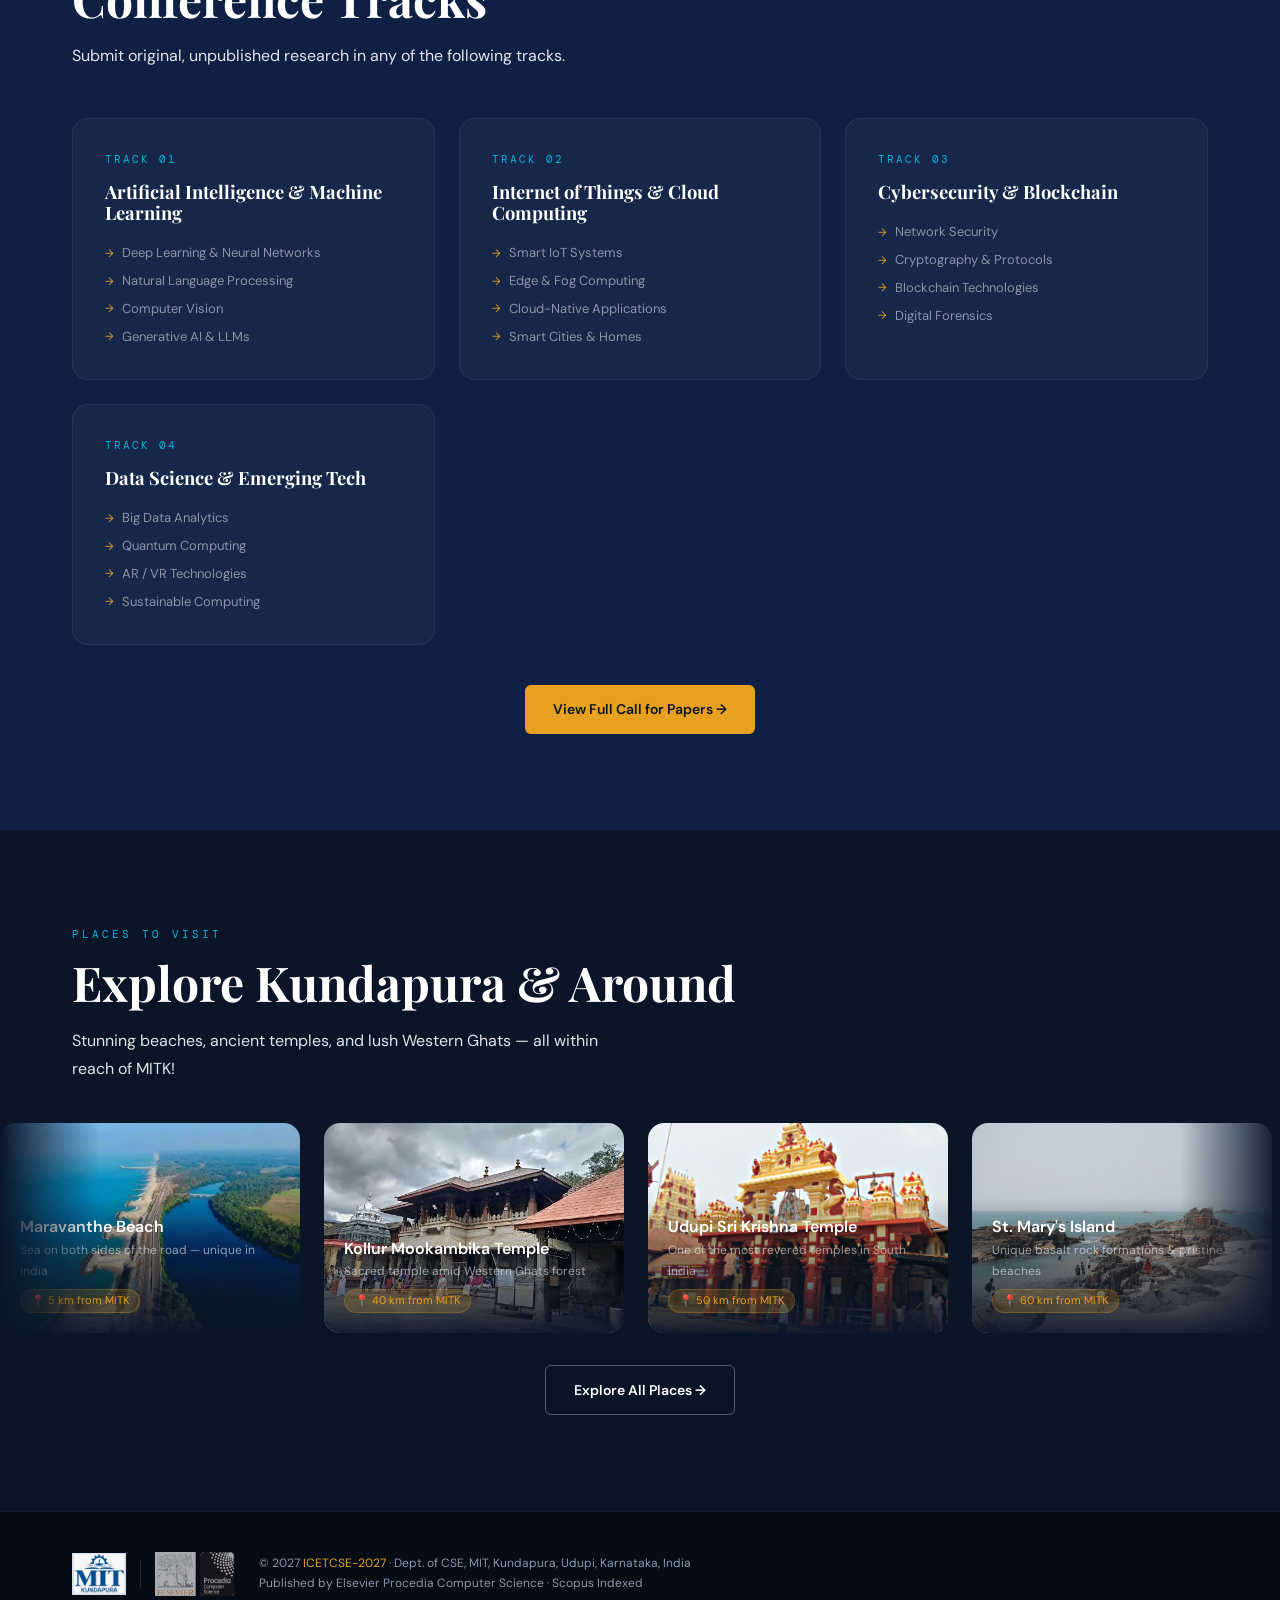
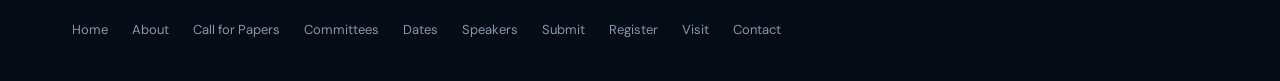
==== commit ce889b31: "Update mob" ====
--- a/index.html
+++ b/index.html
@@ -379,7 +379,7 @@
   </div>
 </section>
 
-<!-- <!-- ══════════════════════════════
+<!-- ══════════════════════════════
      DATES STRIP
 ══════════════════════════════ -->
 <section id="home-dates">
--- a/assets/css/navbar.css
+++ b/assets/css/navbar.css
@@ -115,13 +115,16 @@
   color: var(--navy) !important;
 }
 
-/* Mobile hamburger */
+/* ── HAMBURGER ── */
 .nav-hamburger {
   display: none;
   flex-direction: column;
   gap: 5px;
   cursor: pointer;
   padding: 6px;
+  background: none;
+  border: none;
+  z-index: 9999;
 }
 .nav-hamburger span {
   display: block;
@@ -135,33 +138,89 @@
 .nav-hamburger.open span:nth-child(2) { opacity: 0; }
 .nav-hamburger.open span:nth-child(3) { transform: rotate(-45deg) translate(5px, -5px); }
 
-/* Mobile menu */
+/* ── MOBILE MENU ── */
 .nav-mobile {
   display: none;
   flex-direction: column;
-  background: rgba(10,22,40,0.99);
-  border-top: 1px solid rgba(255,255,255,0.07);
-  padding: 1rem 2rem 1.5rem;
-  gap: 0.25rem;
-}
-.nav-mobile.open { display: flex; }
-.nav-mobile a {
-  color: rgba(255,255,255,0.7);
-  font-size: 14px;
+  background: rgba(8,18,35,0.99);
+  border-top: 1px solid rgba(255,255,255,0.08);
+  padding: 8px 0 20px;
+  width: 100%;
+}
+.nav-mobile.show { display: flex; }
+
+.nav-mobile > a {
+  color: rgba(255,255,255,0.85);
+  font-size: 15px;
   font-weight: 500;
-  padding: 10px 0;
-  border-bottom: 1px solid rgba(255,255,255,0.05);
+  padding: 13px 20px;
+  border-bottom: 1px solid rgba(255,255,255,0.06);
+  display: block;
   transition: color 0.2s;
 }
-.nav-mobile a:hover { color: var(--accent); }
-.nav-mobile .nav-cta {
+.nav-mobile > a:hover {
+  color: white;
+  background: rgba(255,255,255,0.04);
+}
+
+/* ── MOBILE DROPDOWN ── */
+.mob-dropdown { width: 100%; }
+.mob-dropdown-trigger {
+  display: flex;
+  align-items: center;
+  justify-content: space-between;
+  padding: 13px 20px;
+  color: rgba(255,255,255,0.85);
+  font-size: 15px;
+  cursor: pointer;
+  border-bottom: 1px solid rgba(255,255,255,0.06);
+  user-select: none;
+}
+.mob-dropdown-trigger:hover {
+  color: white;
+  background: rgba(255,255,255,0.04);
+}
+.mob-arrow {
+  font-size: 11px;
+  transition: transform 0.25s;
+  display: inline-block;
+}
+.mob-dropdown-trigger.open .mob-arrow { transform: rotate(180deg); }
+.mob-dropdown-menu {
+  display: none;
+  background: rgba(0,180,216,0.06);
+  border-left: 3px solid #00b4d8;
+  margin: 0 0 0 20px;
+}
+.mob-dropdown-menu.show { display: block !important; }
+.mob-dropdown-menu a {
+  display: block !important;
+  padding: 11px 18px !important;
+  font-size: 14px !important;
+  color: rgba(255,255,255,0.7) !important;
+  border-bottom: 1px solid rgba(255,255,255,0.04) !important;
+  font-weight: 400 !important;
+}
+.mob-dropdown-menu a:last-child { border-bottom: none !important; }
+.mob-dropdown-menu a:hover {
+  color: white !important;
+  background: rgba(255,255,255,0.05) !important;
+}
+
+/* Submit button in mobile */
+.mob-submit-btn {
+  margin: 14px 16px 0;
   background: var(--accent);
   color: var(--navy) !important;
+  padding: 12px 20px;
+  border-radius: 6px;
+  font-weight: 700;
+  font-size: 14px;
   text-align: center;
-  border-radius: 6px !important;
-  padding: 12px !important;
-  margin-top: 0.5rem;
-  border-bottom: none !important;
+  display: block;
+}
+.mob-submit-btn:hover {
+  background: var(--accent2) !important;
 }
 
 /* ── RESPONSIVE ── */
@@ -170,8 +229,7 @@
   .nav-links a { font-size: 12px; padding: 6px 8px; }
 }
 @media (max-width: 768px) {
-  .nav-links, .nav-right { display: none; }
-  .nav-hamburger { display: flex; }
+  .nav-links, .nav-right { display: none !important; }
+  .nav-hamburger { display: flex !important; }
   .nav-inner { height: 60px; }
-}
-
+}
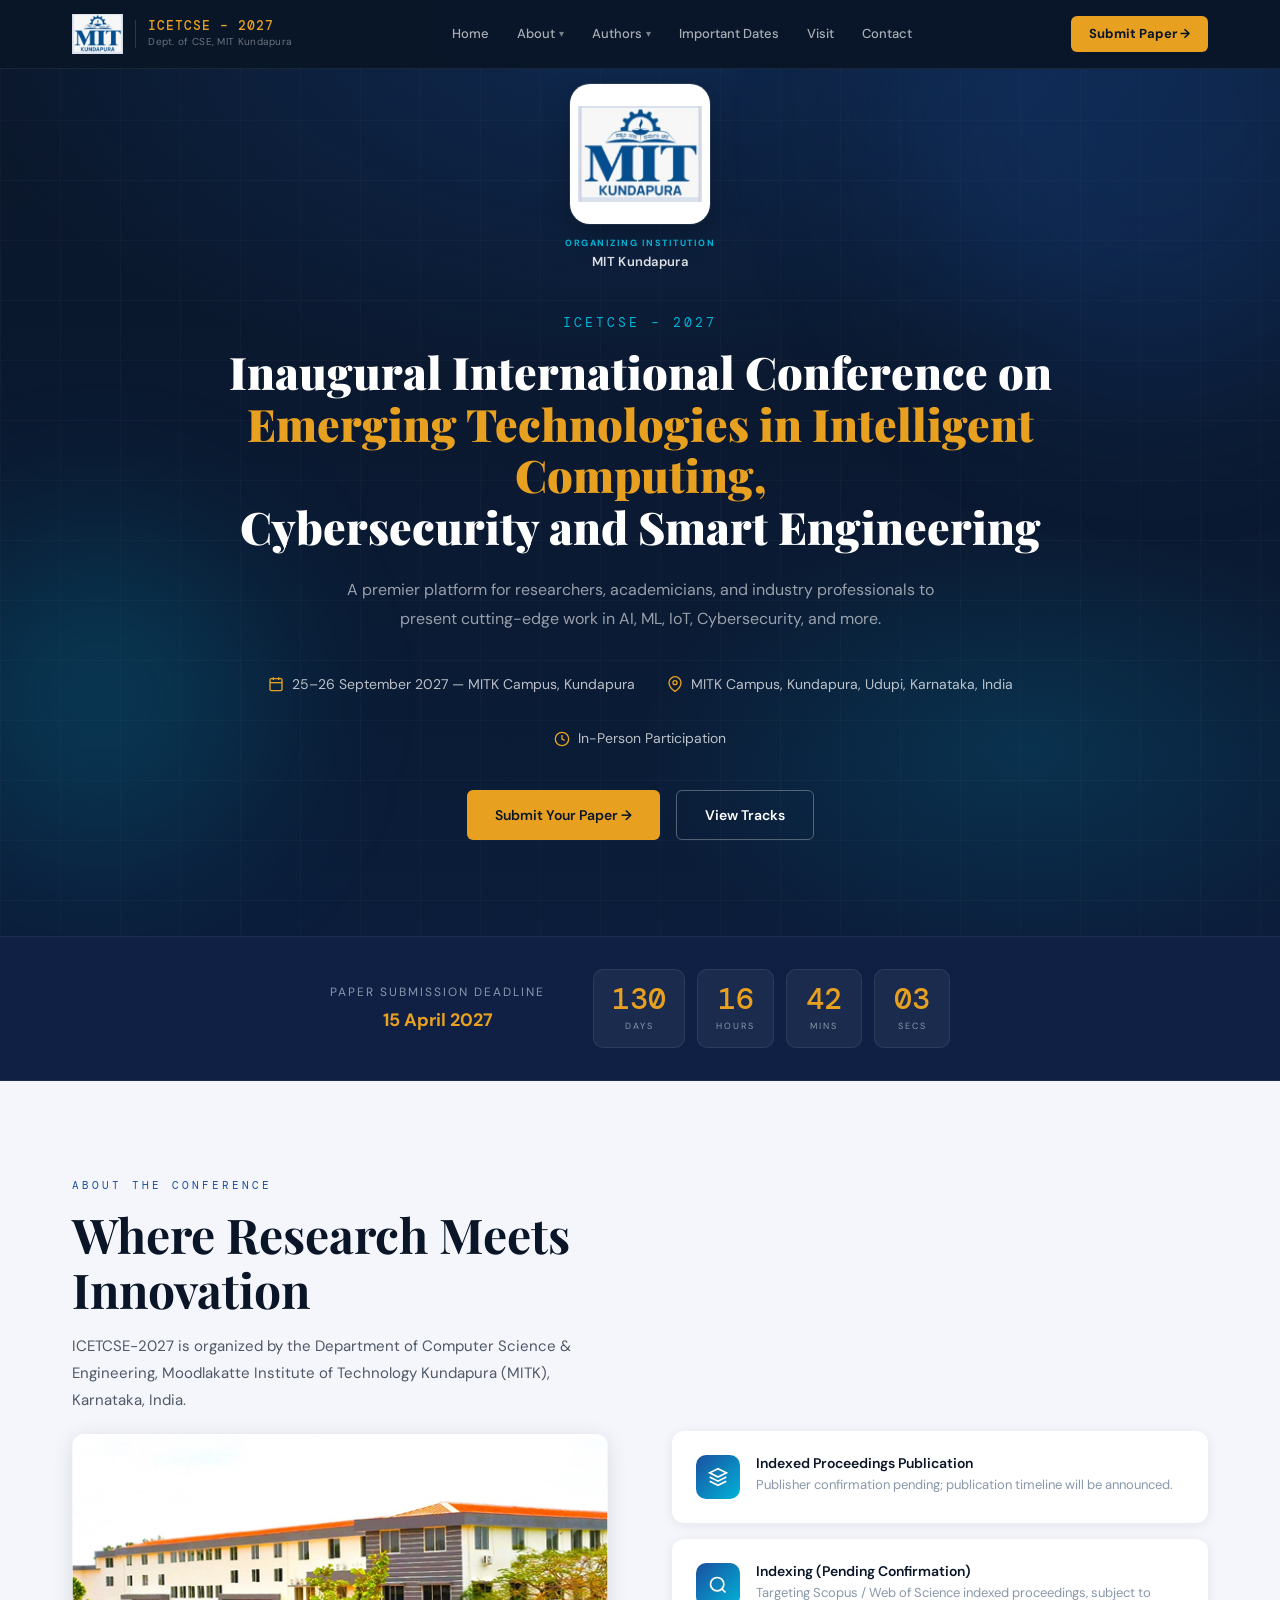
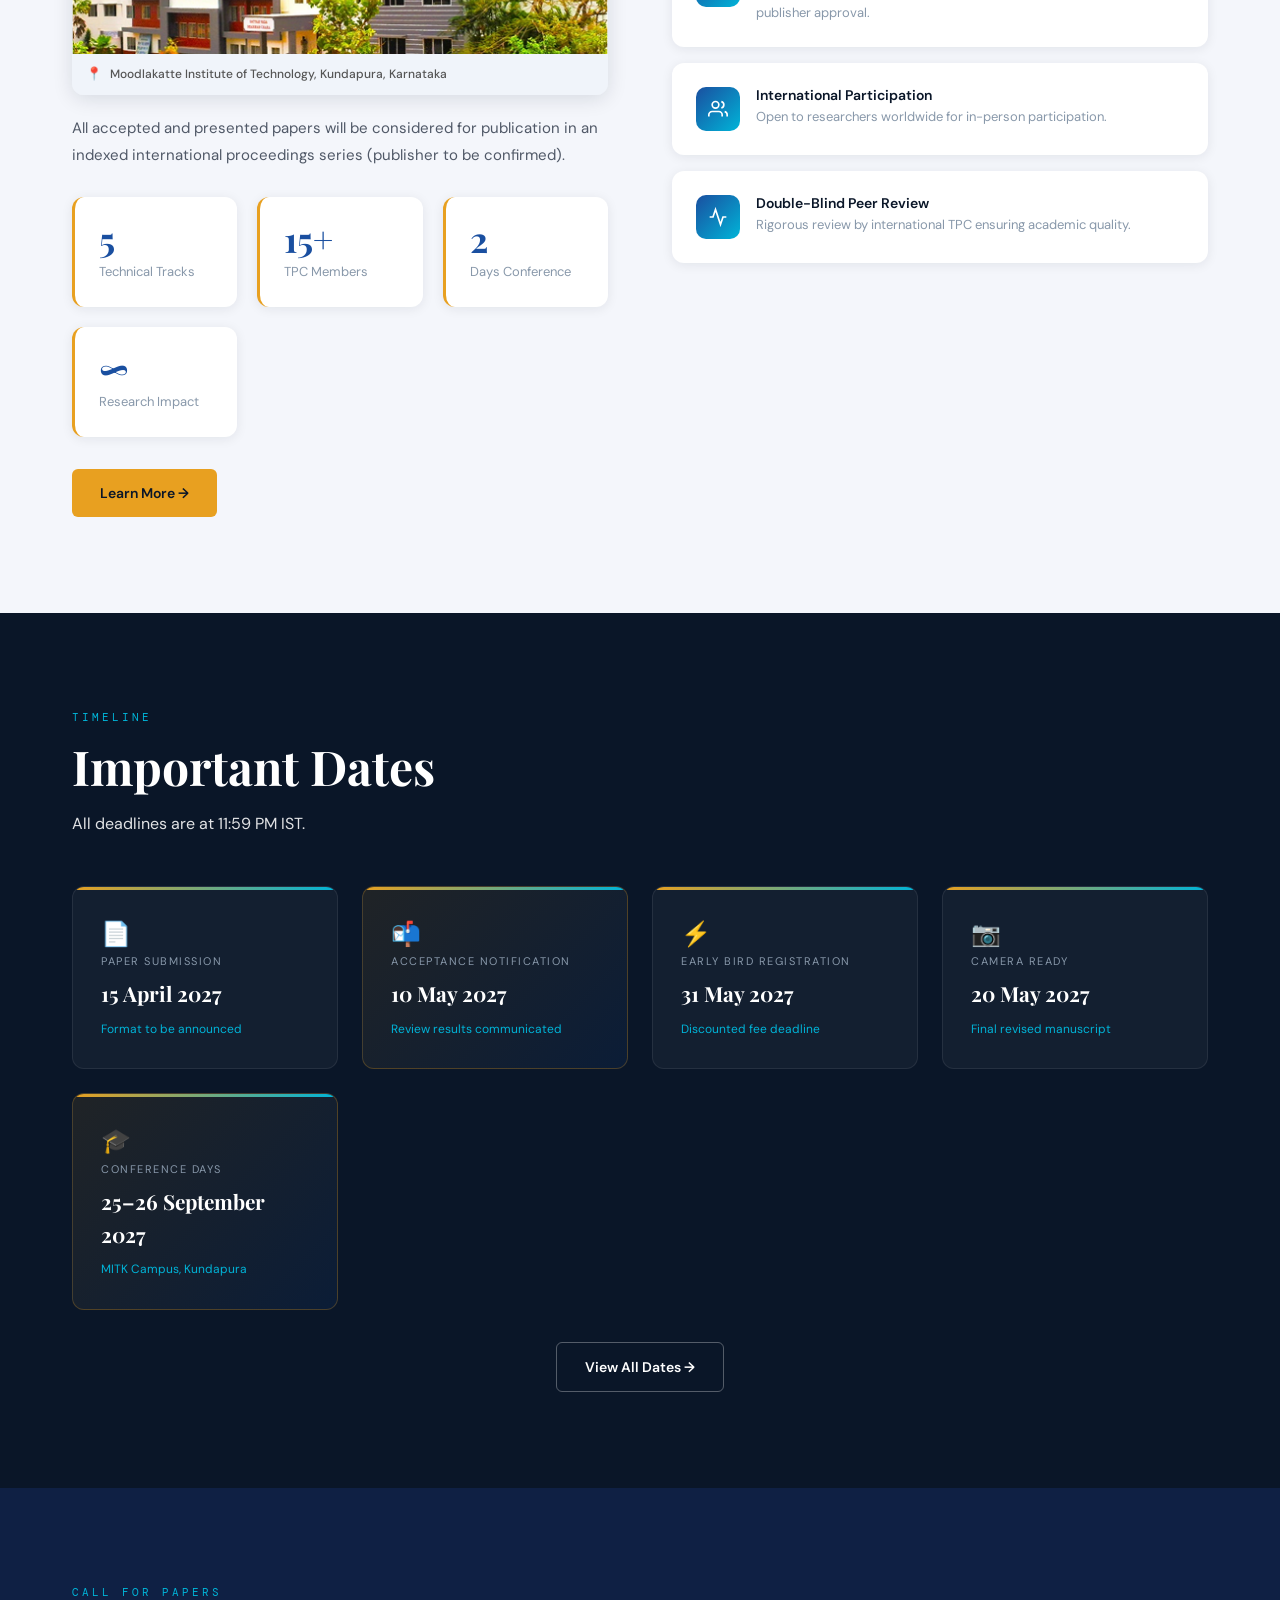
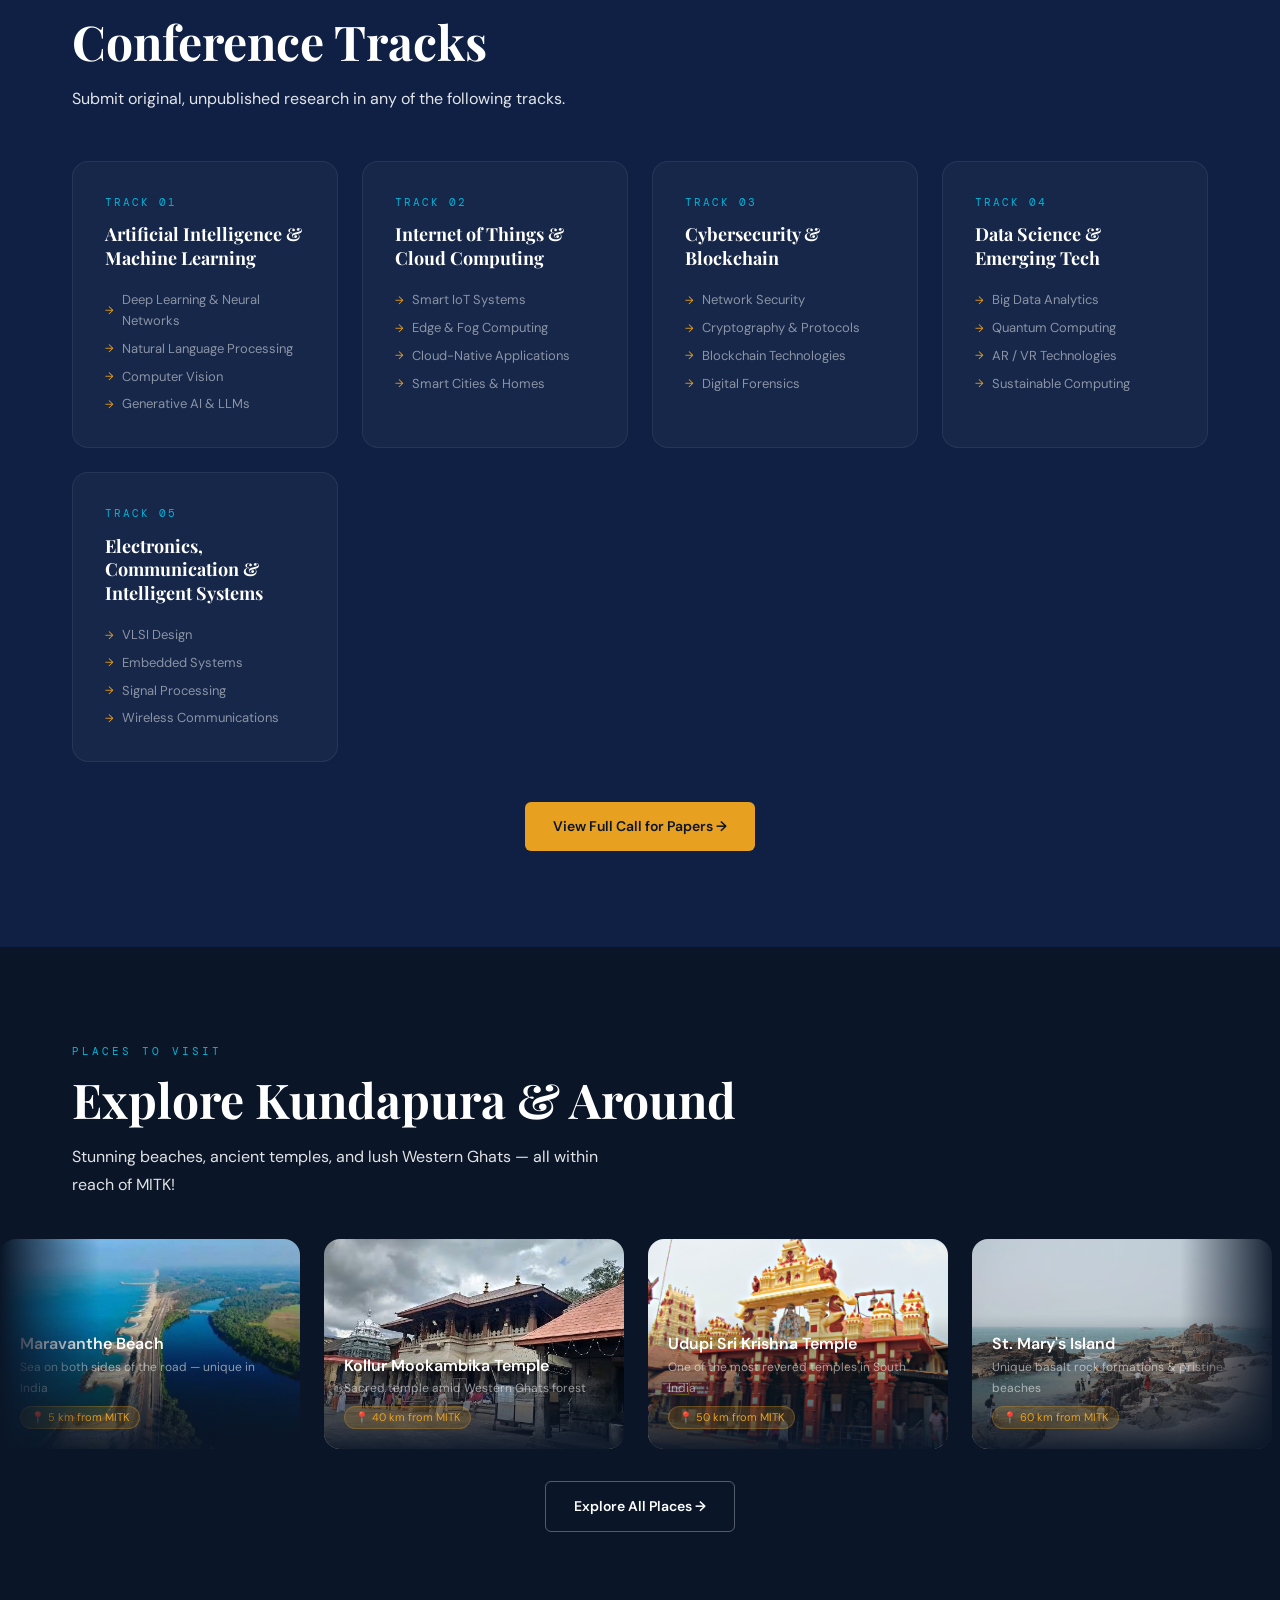
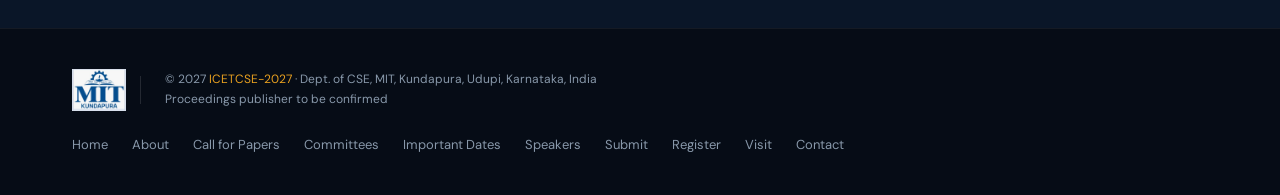
==== commit 1d5f72c4: "Update dates" ====
--- a/index.html
+++ b/index.html
@@ -3,8 +3,8 @@
 <head>
   <meta charset="UTF-8">
   <meta name="viewport" content="width=device-width, initial-scale=1.0">
-  <title>ICETCSE-2027 | International Conference on Emerging Trends in CSE</title>
-  <meta name="description" content="International Conference on Emerging Trends in Computer Science & Engineering — MITK Kundapura. Published by Elsevier Procedia Computer Science (Scopus Indexed).">
+  <title>ICETCSE-2027 | International Conference on Emerging Technologies in Intelligent Computing, Cybersecurity and Smart Engineering</title>
+  <meta name="description" content="International Conference on Emerging Technologies in Intelligent Computing, Cybersecurity and Smart Engineering — MITK Kundapura. Peer-reviewed indexed proceedings (publisher to be confirmed).">
   <link rel="stylesheet" href="assets/css/style.css">
   <link rel="stylesheet" href="assets/css/navbar.css">
   <link rel="stylesheet" href="assets/css/components.css">
@@ -258,30 +258,29 @@
         </div>
       </div>
       
-      <!-- Sleek Vertical Divider -->
+      <!--
+      Sleek Vertical Divider
       <div class="brand-divider"></div>
       
-      <!-- Elsevier Brand Card -->
+      Elsevier Brand Card
       <div class="brand-card">
         <div class="brand-logo-wrapper elsevier-wrapper">
           <img src="assets/images/logo-elsevier.png" alt="Elsevier Procedia" class="brand-img">
         </div>
         <div class="brand-meta">
-          <!-- <span class="brand-role">Publication Partner</span> -->
-               <span class="brand-role">PROCEEDINGS PUBLICATION UNDER DISCUSSION & SUBJECT TO PUBLISHER APPROVAL</span>
-    <span class="brand-name">Elsevier Procedia Computer Science</span>
-
-          <!-- <span class="brand-name">Elsevier Procedia</span> -->
-        </div>
-      </div>
+          <span class="brand-role">PROCEEDINGS PUBLICATION UNDER DISCUSSION & SUBJECT TO PUBLISHER APPROVAL</span>
+          <span class="brand-name">Elsevier Procedia Computer Science</span>
+        </div>
+      </div>
+      -->
     </div>
     <!-- <div class="hero-tag">✦ Call for Papers Open</div> -->
     <div class="hero-conf">ICETCSE – 2027</div>
-    <h1 class="hero-title">
-    Inaugural   International Conference on<br>
-      <em>Emerging Trends</em> in<br>
-      Computer Science & Engineering
-    </h1>
+   <h1 class="hero-title">
+  Inaugural International Conference on<br>
+  <em>Emerging Technologies in Intelligent Computing,</em><br>
+  Cybersecurity and Smart Engineering
+</h1>
     <p class="hero-sub">A premier platform for researchers, academicians, and industry professionals to present cutting-edge work in AI, ML, IoT, Cybersecurity, and more.</p>
    
 
@@ -289,7 +288,7 @@
     <div class="hero-meta">
       <div class="hero-meta-item">
         <svg width="16" height="16" viewBox="0 0 24 24" fill="none" stroke="currentColor" stroke-width="2"><rect x="3" y="4" width="18" height="18" rx="2"/><line x1="16" y1="2" x2="16" y2="6"/><line x1="8" y1="2" x2="8" y2="6"/><line x1="3" y1="10" x2="21" y2="10"/></svg>
-<span>19–20 July 2027 — MITK Campus, Kundapura</span>
+<span>25–26 September 2027 — MITK Campus, Kundapura</span>
       </div>
       <div class="hero-meta-item">
         <svg width="16" height="16" viewBox="0 0 24 24" fill="none" stroke="currentColor" stroke-width="2"><path d="M21 10c0 7-9 13-9 13s-9-6-9-13a9 9 0 0 1 18 0z"/><circle cx="12" cy="10" r="3"/></svg>
@@ -297,7 +296,7 @@
       </div>
       <div class="hero-meta-item">
         <svg width="16" height="16" viewBox="0 0 24 24" fill="none" stroke="currentColor" stroke-width="2"><circle cx="12" cy="12" r="10"/><polyline points="12 6 12 12 16 14"/></svg>
-        <span>Hybrid Mode — In-Person & Virtual Participation</span>
+        <span>In-Person Participation</span>
       </div>
     </div>
     <div class="hero-btns">
@@ -315,7 +314,7 @@
   <div class="countdown-inner">
     <div class="countdown-label">
       <span class="label-text">Paper Submission Deadline</span>
-<span class="label-sub" style="font-size:18px;font-weight:700;color:#e8a020;">31 March 2027</span>
+<span class="label-sub" style="font-size:18px;font-weight:700;color:#e8a020;">15 April 2027</span>
     </div>
     <div class="countdown-boxes">
       <div class="cd-box"><span class="cd-num" id="cd-days">--</span><span class="cd-unit">Days</span></div>
@@ -348,9 +347,9 @@
     <span style="font-size:12px;color:#555;font-weight:500;">Moodlakatte Institute of Technology, Kundapura, Karnataka</span>
   </div>
 </div>
-        <p style="color:rgba(10,22,40,0.7);margin-bottom:1rem;">All accepted and presented papers will be published in <strong>Elsevier Procedia Computer Science</strong> — indexed in Scopus, Web of Science, and ScienceDirect.</p>
+        <p style="color:rgba(10,22,40,0.7);margin-bottom:1rem;">All accepted and presented papers will be considered for publication in an indexed international proceedings series (publisher to be confirmed).</p>
         <div class="stats-grid" style="margin-top:1.75rem;">
-          <div class="stat-card"><div class="stat-num">4</div><div class="stat-label">Technical Tracks</div></div>
+          <div class="stat-card"><div class="stat-num">5</div><div class="stat-label">Technical Tracks</div></div>
           <div class="stat-card"><div class="stat-num">15+</div><div class="stat-label">TPC Members</div></div>
           <div class="stat-card"><div class="stat-num">2</div><div class="stat-label">Days Conference</div></div>
           <div class="stat-card"><div class="stat-num">∞</div><div class="stat-label">Research Impact</div></div>
@@ -360,15 +359,15 @@
       <div class="info-cards-col">
         <div class="info-card">
           <div class="info-icon"><svg width="20" height="20" viewBox="0 0 24 24" fill="none" stroke="white" stroke-width="2"><path d="M12 2L2 7l10 5 10-5-10-5z"/><path d="M2 17l10 5 10-5"/><path d="M2 12l10 5 10-5"/></svg></div>
-          <div><h4>Elsevier Procedia Publication</h4><p>Open Access on ScienceDirect within 8 weeks of the conference.</p></div>
+          <div><h4>Indexed Proceedings Publication</h4><p>Publisher confirmation pending; publication timeline will be announced.</p></div>
         </div>
         <div class="info-card">
           <div class="info-icon"><svg width="20" height="20" viewBox="0 0 24 24" fill="none" stroke="white" stroke-width="2"><circle cx="11" cy="11" r="8"/><line x1="21" y1="21" x2="16.65" y2="16.65"/></svg></div>
-          <div><h4>Scopus & Web of Science Indexed</h4><p>Maximum global visibility through world-class indexing databases.</p></div>
+          <div><h4>Indexing (Pending Confirmation)</h4><p>Targeting Scopus / Web of Science indexed proceedings, subject to publisher approval.</p></div>
         </div>
         <div class="info-card">
           <div class="info-icon"><svg width="20" height="20" viewBox="0 0 24 24" fill="none" stroke="white" stroke-width="2"><path d="M17 21v-2a4 4 0 0 0-4-4H5a4 4 0 0 0-4 4v2"/><circle cx="9" cy="7" r="4"/><path d="M23 21v-2a4 4 0 0 0-3-3.87"/><path d="M16 3.13a4 4 0 0 1 0 7.75"/></svg></div>
-          <div><h4>International Participation</h4><p>Open to researchers worldwide. Hybrid mode available.</p></div>
+          <div><h4>International Participation</h4><p>Open to researchers worldwide for in-person participation.</p></div>
         </div>
         <div class="info-card">
           <div class="info-icon"><svg width="20" height="20" viewBox="0 0 24 24" fill="none" stroke="white" stroke-width="2"><polyline points="22 12 18 12 15 21 9 3 6 12 2 12"/></svg></div>
@@ -390,14 +389,14 @@
       <p class="section-sub">All deadlines are at 11:59 PM IST.</p>
     </div>
     <div class="timeline reveal">
-      <div class="timeline-card"><span class="t-icon">📄</span><span class="t-label">Paper Submission</span><span class="t-date">TBA</span><span class="t-note">Full paper, Elsevier format</span></div>
-      <div class="timeline-card highlight"><span class="t-icon">📬</span><span class="t-label">Acceptance Notification</span><span class="t-date">TBA</span><span class="t-note">Review results communicated</span></div>
-      <div class="timeline-card"><span class="t-icon">⚡</span><span class="t-label">Early Bird Registration</span><span class="t-date">TBA</span><span class="t-note">Discounted fee deadline</span></div>
-      <div class="timeline-card"><span class="t-icon">📷</span><span class="t-label">Camera Ready</span><span class="t-date">TBA</span><span class="t-note">Final revised manuscript</span></div>
+      <div class="timeline-card"><span class="t-icon">📄</span><span class="t-label">Paper Submission</span><span class="t-date">15 April 2027</span><span class="t-note">Format to be announced</span></div>
+      <div class="timeline-card highlight"><span class="t-icon">📬</span><span class="t-label">Acceptance Notification</span><span class="t-date">10 May 2027</span><span class="t-note">Review results communicated</span></div>
+      <div class="timeline-card"><span class="t-icon">⚡</span><span class="t-label">Early Bird Registration</span><span class="t-date">31 May 2027</span><span class="t-note">Discounted fee deadline</span></div>
+      <div class="timeline-card"><span class="t-icon">📷</span><span class="t-label">Camera Ready</span><span class="t-date">20 May 2027</span><span class="t-note">Final revised manuscript</span></div>
       <div class="timeline-card highlight">
         <span class="t-icon">🎓</span>
         <span class="t-label">Conference Days</span>
-        <span class="t-date">19–20 July 2027</span>
+<span class="t-date">25–26 September 2027</span>
         <span class="t-note">MITK Campus, Kundapura</span>
       </div>
     </div><!-- end .timeline -->
@@ -417,11 +416,11 @@
       <h2 class="section-title">Conference Tracks</h2>
       <p class="section-sub">Submit original, unpublished research in any of the following tracks.</p>
     </div>
-    <div class="tracks-grid reveal">
+    <div class="tracks-grid reveal" style="grid-template-columns:repeat(auto-fit,minmax(240px,1fr));">
       <div class="track-card">
         <span class="track-num">TRACK 01</span>
-        <h3>Artificial Intelligence & Machine Learning</h3>
-        <ul class="track-topics">
+        <h3 style="font-size:18px;line-height:1.3;">Artificial Intelligence & Machine Learning</h3>
+        <ul class="track-topics" style="font-size:14px;">
           <li>Deep Learning & Neural Networks</li>
           <li>Natural Language Processing</li>
           <li>Computer Vision</li>
@@ -430,8 +429,8 @@
       </div>
       <div class="track-card">
         <span class="track-num">TRACK 02</span>
-        <h3>Internet of Things & Cloud Computing</h3>
-        <ul class="track-topics">
+        <h3 style="font-size:18px;line-height:1.3;">Internet of Things & Cloud Computing</h3>
+        <ul class="track-topics" style="font-size:14px;">
           <li>Smart IoT Systems</li>
           <li>Edge & Fog Computing</li>
           <li>Cloud-Native Applications</li>
@@ -440,8 +439,8 @@
       </div>
       <div class="track-card">
         <span class="track-num">TRACK 03</span>
-        <h3>Cybersecurity & Blockchain</h3>
-        <ul class="track-topics">
+        <h3 style="font-size:18px;line-height:1.3;">Cybersecurity & Blockchain</h3>
+        <ul class="track-topics" style="font-size:14px;">
           <li>Network Security</li>
           <li>Cryptography & Protocols</li>
           <li>Blockchain Technologies</li>
@@ -450,14 +449,24 @@
       </div>
       <div class="track-card">
         <span class="track-num">TRACK 04</span>
-        <h3>Data Science & Emerging Tech</h3>
-        <ul class="track-topics">
+        <h3 style="font-size:18px;line-height:1.3;">Data Science & Emerging Tech</h3>
+        <ul class="track-topics" style="font-size:14px;">
           <li>Big Data Analytics</li>
           <li>Quantum Computing</li>
           <li>AR / VR Technologies</li>
           <li>Sustainable Computing</li>
         </ul>
       </div>
+      <div class="track-card">
+        <span class="track-num">TRACK 05</span>
+        <h3 style="font-size:18px;line-height:1.3;">Electronics, Communication & Intelligent Systems</h3>
+        <ul class="track-topics" style="font-size:14px;">
+          <li>VLSI Design</li>
+          <li>Embedded Systems</li>
+          <li>Signal Processing</li>
+          <li>Wireless Communications</li>
+        </ul>
+      </div>
     </div>
     <div style="text-align:center;margin-top:2.5rem;" class="reveal">
       <a href="pages/call-for-papers.html" class="btn btn-primary">View Full Call for Papers →</a>
@@ -487,4 +496,4 @@
 <script src="assets/js/navbar.js"></script>
 <script src="assets/js/main.js"></script>
 </body>
-</html>
+</html>
